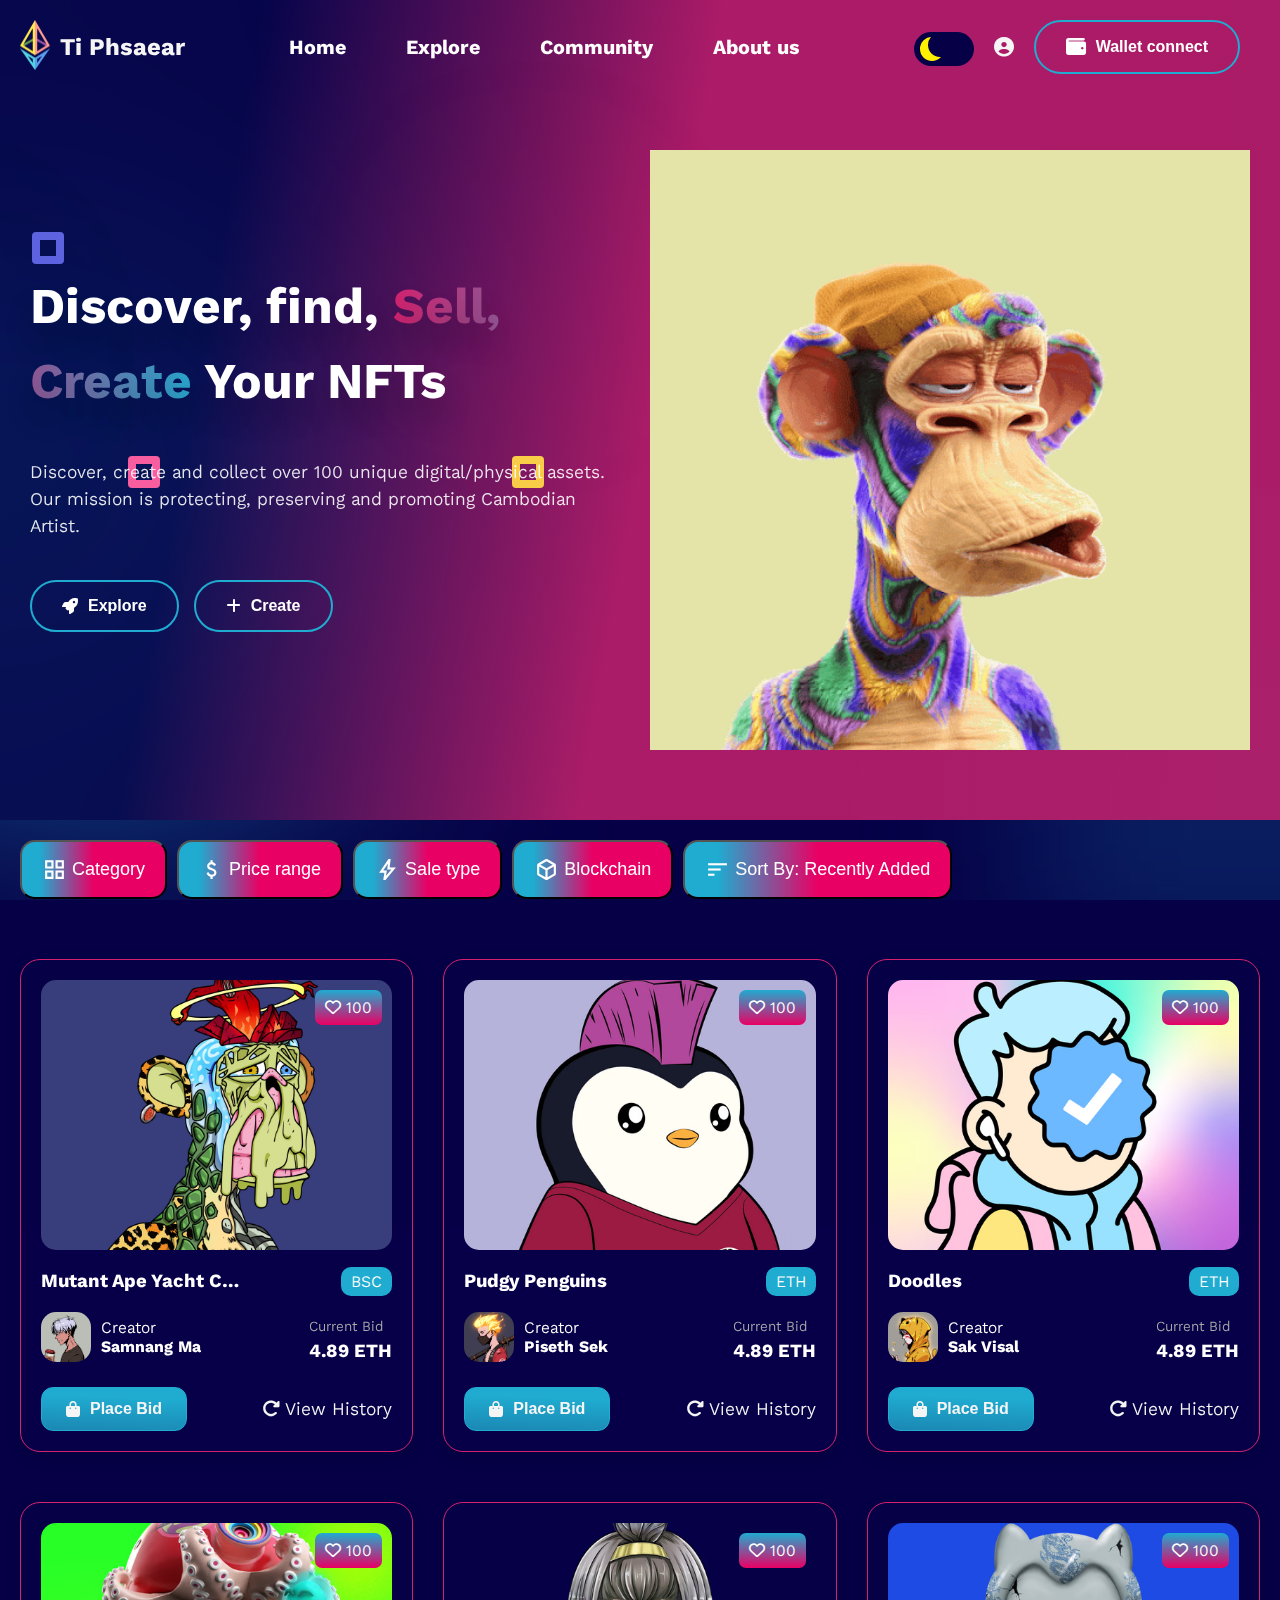
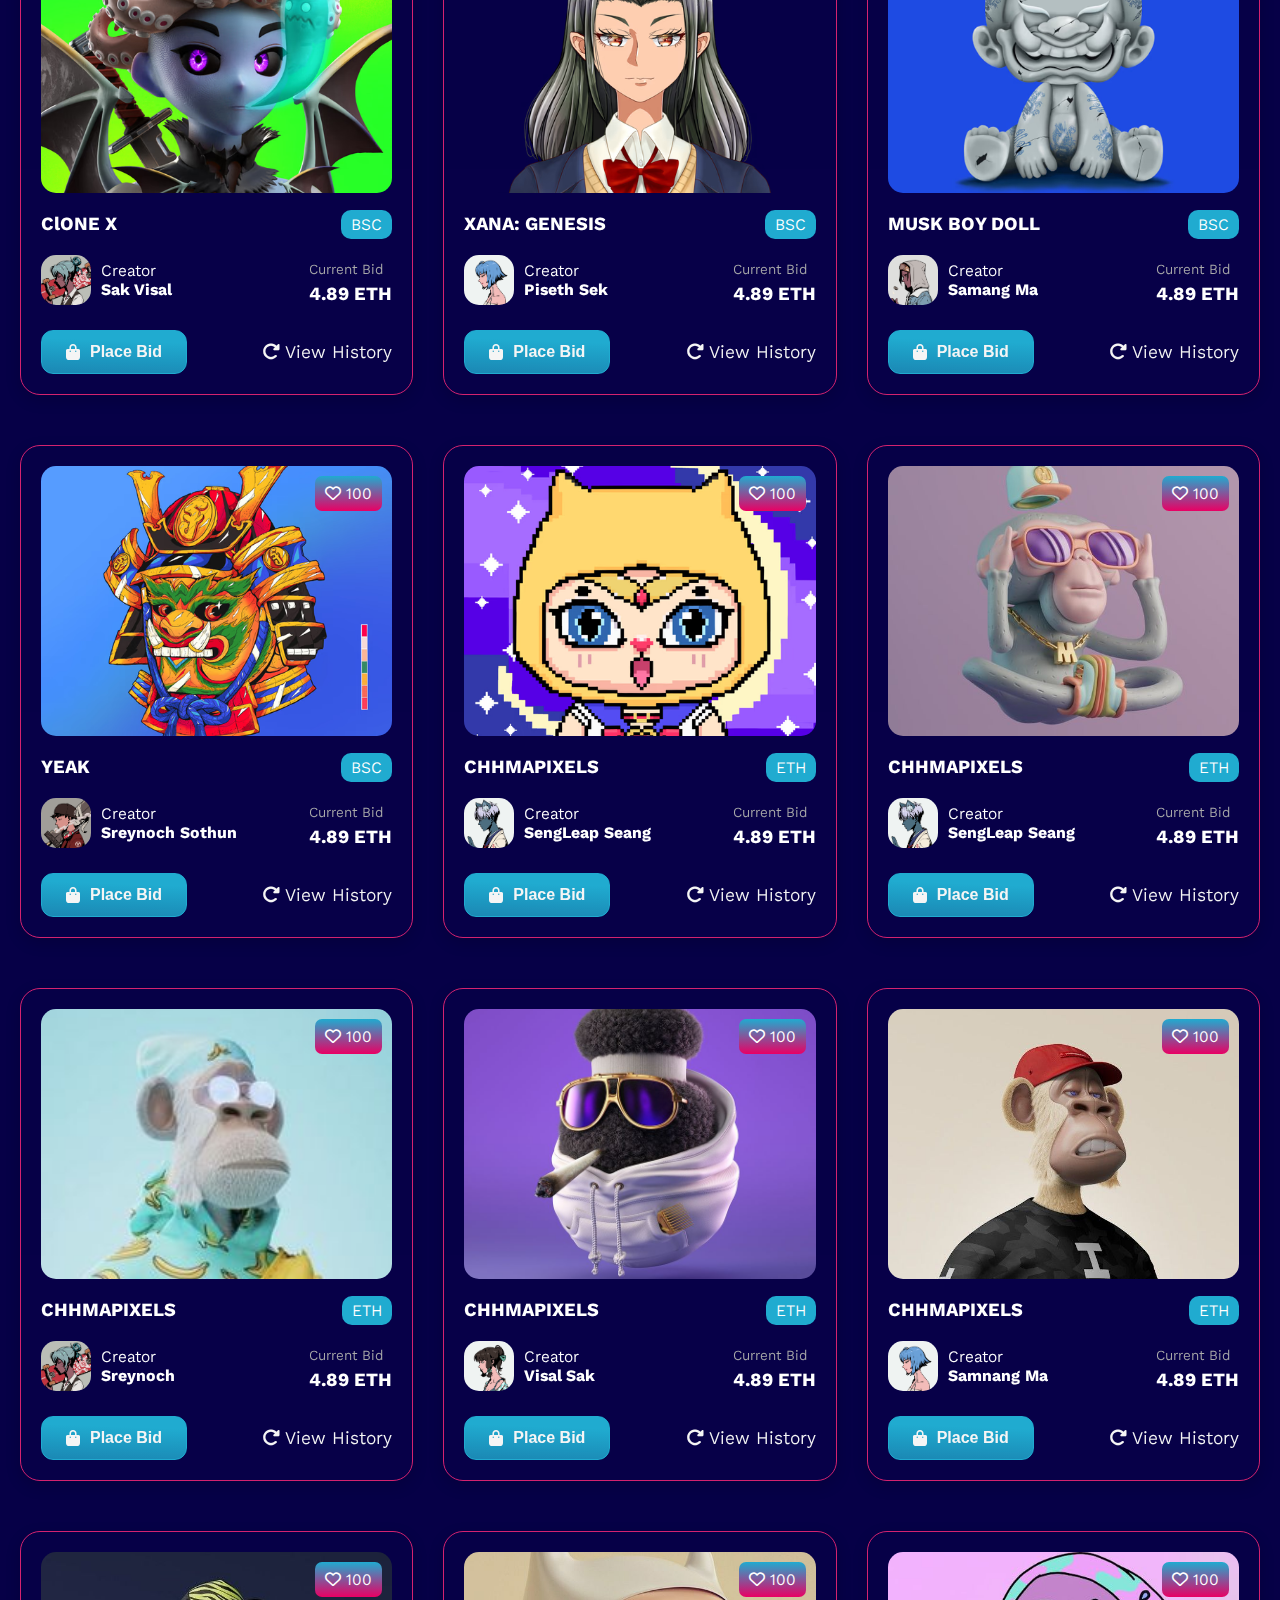
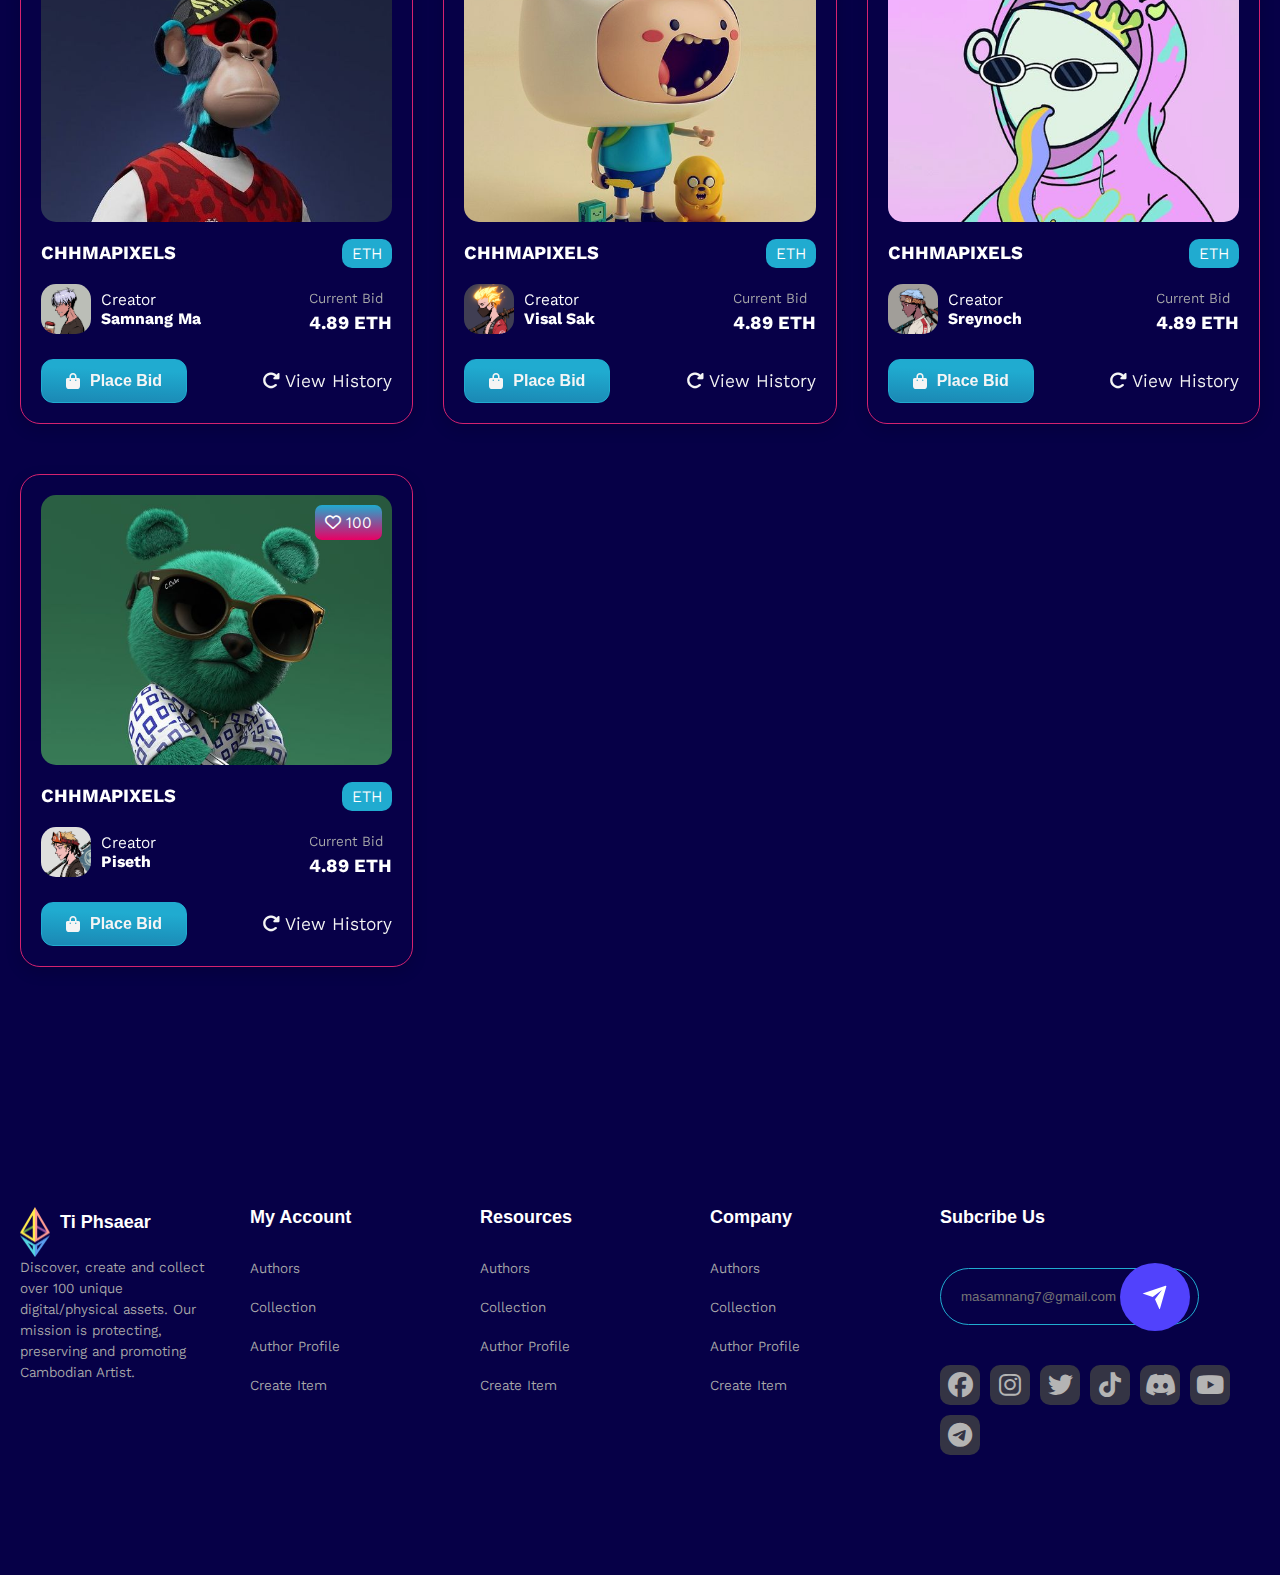
==== explore.html @ 490cb9e7 "updateOnthe Login and homepage and explore page" ====
<!DOCTYPE html>
<html lang="en">
<head>
   <meta charset="UTF-8">
   <meta http-equiv="X-UA-Compatible" content="IE=edge">
   <meta name="viewport" content="width=device-width, initial-scale=1.0">
   <title>NFT Marketplace collection</title>
   <link rel="stylesheet" href="style.css">
   <link rel="stylesheet" href="https://cdnjs.cloudflare.com/ajax/libs/font-awesome/6.3.0/css/all.min.css">
   <!-- Google icon -->
   <link rel="stylesheet" href="https://fonts.googleapis.com/css2?family=Material+Symbols+Outlined:opsz,wght,FILL,GRAD@20..48,100..700,0..1,-50..200" />
<body>
   <!-- !background -->
   <div class="background" id="background">
      <div class="circle"></div>
   </div>

   <!-- !Popup Modal -->
   <div class="modal-bg"></div>
   <div class="modal">
      <form class="form">
         <div class="modal-close">
            <i class="fa-solid fa-xmark"></i>
         </div>
         <span class="form-title">You really like the project</span>
         <span class="sub mb">Register to get full access now :)</span>
         <input id="file" type="file">
         <input type="text" class="input" placeholder="username">
         <input type="email" class="input" placeholder="email">
         <input type="password" class="input" placeholder="password"> 
         <span  span class="sub">Already have an account ? <a href="#">Sign in</a></span>
         <button class="register-btn">Register</button>
      </form>
   </div>
   <!-- !Profile modal -->
   <div class="modal-bg"></div>
   <div class="profile-modal">
      <div class="p-modal">
         <div class="profile-left">
            <div class="feature-profile">
               <img class="p-modal-img" src="./images/avt-20.jpg" alt="">
            </div>
            <div class="info-profile">
               <p class="profile-title">Author Profile</p>
               <h1>Samnang Ma</h1>
               <p>Lorem ipsum dolor sit amet consectetur adipisicing elit. Consequatur tempore suscipit rerum similique maiores necessitatibus porro inventore magni culpa voluptatem?</p>
            </div>
         </div>
         <div class="profile-right">
            <button style="padding: 10px 20px; text-align: center; border: 2px solid #aaa; color: #fff; background: transparent; border-radius: 50px;">Follow</button>

            <div class="social-icon">
               <a href="#"><i class="fa-brands fa-facebook"></i></a>
               <a href="#"><i class="fa-brands fa-instagram"></i></a>
               <a href="#"><i class="fa-brands fa-twitter"></i></a>
            </div>
         </div>
      </div>
   </div>
   <!-- Header -->
   <header>
      <div class="navbar">
         <div class="logo">
            <a href="./index.html"><img src="./images/logo.png" alt=""></a>
            <a href="./index.html"><h2>Ti Phsaear</h2></a>
         </div>

         <ul class="nav-list">
            <li><a href="./index.html">Home</a></li>
            <li><a href="#">Explore</a></li>
            <li><a href="#">Community</a></li>
            <li><a href="#">About us</a></li>
         </ul>

         <div class="nav-right">
            <div class="theme-mode">
               <label class="switch">
                  <input type="checkbox" id="mode">
                  <span class="toggle-slide"></span>
              </label>
            </div>

            <!-- <i class="fa-solid fa-magnifying-glass"></i> -->
            <a href="./login.html"><i class="fa-solid fa-circle-user fa-3x"></i></a>
            <button onclick="window.location.href = 'wallet connect/walletconnect.html';" class="btn"><i class="fa-solid fa-wallet"></i><span>Wallet connect</span></button>
            
            <div class="mobile-btn">
               <div class="bar"></div>
            </div>
         </div>
      </div>
   </header>
   <!-- Main-header -->
   <div class="main-bg">
      <div class="main-header">
         <div class="header-content">
            <h2>Discover, find, <span>Sell, Create </span> Your NFTs</h2>
            <p>Discover, create and collect over 100 unique digital/physical assets. Our mission is protecting, preserving and promoting Cambodian Artist.</p>
            <div class="cta">
               <button class="btn header-btn"><i class="fa-solid fa-rocket"></i>Explore</button>
               <button class="btn header-btn"><i class="fa-solid fa-plus"></i>Create</button>
            </div>
         </div>
         <div class="header-image">
            <!-- <img class="slider-img" src="./images/imgslider2.png" alt=""> -->
            <img class="slider-img" src="./images/unnamed.gif" alt="">
           
            
         </div>

         <div class="floating-bg" style="width: 100%; height: 60vh; position: absolute; top: 200px; z-index: -1; right: 0;">
            <div class="floating square purple" style="top: 2rem; left: 2rem;"></div>
            <div class="floating square pink" style="top: 4rem; right: 24rem;"></div>
            <div class="floating square orange" style="top: 16rem; left: 32rem;"></div>
            <div class="floating square purple" style="bottom: 4rem; right: 2rem;"></div>
            <div class="floating square pink" style="top: 16rem; left: 8rem;"></div>
            <div class="floating square pink" style="top: 4rem; right: 24rem;"></div>
            <div class="floating circle purple" style="top: 12rem; right: 2rem;"></div>
            <div class="floating circle orange" style="top: 8rem; right: 8rem;"></div>
            <div class="floating circle purple" style="top: 8rem; right: 40rem;"></div>
            <div class="floating circle orange" style="top: 4rem; left: 32rem;"></div>
          </div>
      </div>
   </div>

   <div class="container">
      <!-- <h2 class="title" style="display: flex; justify-content: space-between; align-items: center;">Today's Picks
        
      </h2> -->

      <section class="section-3">
         <div class="menu-bar">
            <div class="soft">
               <button class="outline-btn">
                  <span class="material-symbols-outlined">grid_view</span>Category
               </button>
               <button class="outline-btn">
                  <span class="material-symbols-outlined">
                     attach_money
                  </span>Price range
               </button>
               <button class="outline-btn">
                  <span class="material-symbols-outlined">
                     bolt
                  </span>Sale type
               </button>
               <button class="outline-btn">
                  <span class="material-symbols-outlined">
                     deployed_code
                  </span>Blockchain
               </button>
               <button class="outline-btn">
                  <span class="material-symbols-outlined">
                     sort
                  </span>Sort By: Recently Added
               </button>
            </div>
         </div>
      </section>

      <!-- Hero 3 -->
      <div class="card-container">
         <div class="card">
            <div class="card-image" onclick="window.location='./detials/details.html'">
               <img src="./img/1-mk.jpg" alt="">
               <div class="heart-icon">
                  <i class="fa-regular fa-heart"></i>
                  100
               </div>
            </div>
            <div class="card-info">
               <div class="card-name">
                  <h3>Mutant Ape Yacht Club</h3>
                  <div class="tag">BSC</div>
               </div>
            </div>
            <div class="card-profile">
               <div class="profile">
                  <div class="p-image">
                     <img src="./img/8-img.jpg" alt="">
                  </div>
                  <div class="p-name">
                     <p>Creator</p>
                     <h4>Samnang Ma</h4>
                  </div>
               </div>
               <div class="price">
                  <p class="p">Current Bid</p>
                  <h3>4.89 ETH</h3>
               </div>
            </div>
            <div class="card-bottom">
               <button class="btn card-btn">
                  <i class="fa-solid fa-bag-shopping"></i>
                  Place Bid
               </button>
               <a href="#" class="history-reload"><i class="fa-solid fa-rotate-right"></i>View History</a>
            </div>
         </div>

         <div class="card">
            <div class="card-image" onclick="window.location='./detials/details.html'">
               <img src="./img/1-pg.jpg" alt="">
               <div class="heart-icon">
                        <i class="fa-regular fa-heart"></i>
                  100
               </div>
            </div>
            <div class="card-info">
               <div class="card-name">
                  <h3>Pudgy Penguins</h3>
                  <div class="tag">ETH</div>
               </div>
            </div>
            <div class="card-profile">
               <div class="profile">
                  <div class="p-image">
                     <img src="./img/7-img.jpg" alt="">
                  </div>
                  <div class="p-name">
                     <p>Creator</p>
                     <h4>Piseth Sek</h4>
                  </div>
               </div>
               <div class="price">
                  <p class="p">Current Bid</p>
                  <h3>4.89 ETH</h3>
               </div>
            </div>
            <div class="card-bottom">
               <button class="btn card-btn">
                  <i class="fa-solid fa-bag-shopping"></i>
                  Place Bid
               </button>
               <a href="#" class="history-reload"><i class="fa-solid fa-rotate-right"></i>View History</a>
            </div>
         </div>
         
         <div class="card">
            <div class="card-image" onclick="window.location='./detials/details.html'">
               <img src="./img/1-dd.jpg" alt="">
               <div class="heart-icon">
                        <i class="fa-regular fa-heart"></i>
                  100
               </div>
            </div>
            <div class="card-info">
               <div class="card-name">
                  <h3>Doodles</h3>
                  <div class="tag">ETH</div>
               </div>
            </div>
            <div class="card-profile">
               <div class="profile">
                  <div class="p-image">
                     <img src="./img/6-im.jpg" alt="">
                  </div>
                  <div class="p-name">
                     <p>Creator</p>
                     <h4>Sak Visal</h4>
                  </div>
               </div>
               <div class="price">
                  <p class="p">Current Bid</p>
                  <h3>4.89 ETH</h3>
               </div>
            </div>
            <div class="card-bottom">
               <button class="btn card-btn">
                  <i class="fa-solid fa-bag-shopping"></i>
                  Place Bid
               </button>
               <a href="#" class="history-reload"><i class="fa-solid fa-rotate-right"></i>View History</a>
            </div>
         </div>
         <div class="card">
            <div class="card-image" onclick="window.location='./detials/details.html'">
               <img src="./img/1-cx.jpg" alt="">
               <div class="heart-icon">
                        <i class="fa-regular fa-heart"></i>
                  100
               </div>
            </div>
            <div class="card-info">
               <div class="card-name">
                  <h3>ClONE X</h3>
                  <div class="tag">BSC</div>
               </div>
            </div>
            <div class="card-profile">
               <div class="profile">
                  <div class="p-image">
                     <img src="./img/5-img.jpg" alt="">
                  </div>
                  <div class="p-name">
                     <p>Creator</p>
                     <h4>Sak Visal</h4>
                  </div>
               </div>
               <div class="price">
                  <p class="p">Current Bid</p>
                  <h3>4.89 ETH</h3>
               </div>
            </div>
            <div class="card-bottom">
               <button class="btn card-btn">
                  <i class="fa-solid fa-bag-shopping"></i>
                  Place Bid
               </button>
               <a href="#" class="history-reload"><i class="fa-solid fa-rotate-right"></i>View History</a>
            </div>
         </div>
         <div class="card">
            <div class="card-image" onclick="window.location='./detials/details.html'">
               <img src="./img/1-gf.jpg" alt="">
               <div class="heart-icon">
                        <i class="fa-regular fa-heart"></i>
                  100
               </div>
            </div>
            <div class="card-info">
               <div class="card-name">
                  <h3>XANA: GENESIS</h3>
                  <div class="tag">BSC</div>
               </div>
            </div>
            <div class="card-profile">
               <div class="profile">
                  <div class="p-image">
                     <img src="./img/3-img.jpg" alt="">
                  </div>
                  <div class="p-name">
                     <p>Creator</p>
                     <h4>Piseth Sek</h4>
                  </div>
               </div>
               <div class="price">
                  <p class="p">Current Bid</p>
                  <h3>4.89 ETH</h3>
               </div>
            </div>
            <div class="card-bottom">
               <button class="btn card-btn">
                  <i class="fa-solid fa-bag-shopping"></i>
                  Place Bid
               </button>
               <a href="#" class="history-reload"><i class="fa-solid fa-rotate-right"></i>View History</a>
            </div>
         </div>
         <div class="card">
            <div class="card-image" onclick="window.location='./detials/details.html'">
               <img src="./img/1-k1.jpg" alt="">
               <div class="heart-icon">
                        <i class="fa-regular fa-heart"></i>
                  100
               </div>
            </div>
            <div class="card-info">
               <div class="card-name">
                  <h3>MUSK BOY DOLL</h3>
                  <div class="tag">BSC</div>
               </div>
            </div>
            <div class="card-profile">
               <div class="profile">
                  <div class="p-image">
                     <img src="./img/1-img.png" alt="">
                  </div>
                  <div class="p-name">
                     <p>Creator</p>
                     <h4>Samang Ma</h4>
                  </div>
               </div>
               <div class="price">
                  <p class="p">Current Bid</p>
                  <h3>4.89 ETH</h3>
               </div>
            </div>
            <div class="card-bottom">
               <button class="btn card-btn">
                  <i class="fa-solid fa-bag-shopping"></i>
                  Place Bid
               </button>
               <a href="#" class="history-reload"><i class="fa-solid fa-rotate-right"></i>View History</a>
            </div>
         </div>
         <div class="card">
            <div class="card-image" onclick="window.location='./detials/details.html'">
               <img src="./img/1-yk.jpg" alt="">
               <div class="heart-icon">
                        <i class="fa-regular fa-heart"></i>
                  100
               </div>
            </div>
            <div class="card-info">
               <div class="card-name">
                  <h3>YEAK</h3>
                  <div class="tag">BSC</div>
               </div>
            </div>
            <div class="card-profile">
               <div class="profile">
                  <div class="p-image">
                     <img src="./img/4-img.jpg" alt="">
                  </div>
                  <div class="p-name">
                     <p>Creator</p>
                     <h4>Sreynoch Sothun</h4>
                  </div>
               </div>
               <div class="price">
                  <p class="p">Current Bid</p>
                  <h3>4.89 ETH</h3>
               </div>
            </div>
            <div class="card-bottom">
               <button class="btn card-btn">
                  <i class="fa-solid fa-bag-shopping"></i>
                  Place Bid
               </button>
               <a href="#" class="history-reload"><i class="fa-solid fa-rotate-right"></i>View History</a>
            </div>
         </div>
         <div class="card">
            <div class="card-image" onclick="window.location='./detials/details.html'">
               <img src="./img/1.ch.jpg" alt="">
               <div class="heart-icon">
                        <i class="fa-regular fa-heart"></i>
                  100
               </div>
            </div>
            <div class="card-info">
               <div class="card-name">
                  <h3>CHHMAPIXELS</h3>
                  <div class="tag">ETH</div>
               </div>
            </div>
            <div class="card-profile">
               <div class="profile">
                  <div class="p-image">
                     <img src="./img/9-img.jpg" alt="">
                  </div>
                  <div class="p-name">
                     <p>Creator</p>
                     <h4>SengLeap Seang</h4>
                  </div>
               </div>
               <div class="price">
                  <p class="p">Current Bid</p>
                  <h3>4.89 ETH</h3>
               </div>
            </div>
            <div class="card-bottom">
               <button class="btn card-btn">
                  <i class="fa-solid fa-bag-shopping"></i>
                  Place Bid
               </button>
               <a href="#" class="history-reload"><i class="fa-solid fa-rotate-right"></i>View History</a>
            </div>
         </div>
         <div class="card">
            <div class="card-image" onclick="window.location='./detials/details.html'">
               <img src="./images/card-1.jpg" alt="">
               <div class="heart-icon">
                        <i class="fa-regular fa-heart"></i>
                  100
               </div>
            </div>
            <div class="card-info">
               <div class="card-name">
                  <h3>CHHMAPIXELS</h3>
                  <div class="tag">ETH</div>
               </div>
            </div>
            <div class="card-profile">
               <div class="profile">
                  <div class="p-image">
                     <img src="./img/9-img.jpg" alt="">
                  </div>
                  <div class="p-name">
                     <p>Creator</p>
                     <h4>SengLeap Seang</h4>
                  </div>
               </div>
               <div class="price">
                  <p class="p">Current Bid</p>
                  <h3>4.89 ETH</h3>
               </div>
            </div>
            <div class="card-bottom">
               <button class="btn card-btn">
                  <i class="fa-solid fa-bag-shopping"></i>
                  Place Bid
               </button>
               <a href="#" class="history-reload"><i class="fa-solid fa-rotate-right"></i>View History</a>
            </div>
         </div>
         <div class="card">
            <div class="card-image" onclick="window.location='./detials/details.html'">
               <img src="./images/card-8.jpg" alt="">
               <div class="heart-icon">
                        <i class="fa-regular fa-heart"></i>
                  100
               </div>
            </div>
            <div class="card-info">
               <div class="card-name">
                  <h3>CHHMAPIXELS</h3>
                  <div class="tag">ETH</div>
               </div>
            </div>
            <div class="card-profile">
               <div class="profile">
                  <div class="p-image">
                     <img src="./img/5-img.jpg" alt="">
                  </div>
                  <div class="p-name">
                     <p>Creator</p>
                     <h4>Sreynoch</h4>
                  </div>
               </div>
               <div class="price">
                  <p class="p">Current Bid</p>
                  <h3>4.89 ETH</h3>
               </div>
            </div>
            <div class="card-bottom">
               <button class="btn card-btn">
                  <i class="fa-solid fa-bag-shopping"></i>
                  Place Bid
               </button>
               <a href="#" class="history-reload"><i class="fa-solid fa-rotate-right"></i>View History</a>
            </div>
         </div>
         <div class="card">
            <div class="card-image" onclick="window.location='./detials/details.html'">
               <img src="./images/card-3.jpg" alt="">
               <div class="heart-icon">
                        <i class="fa-regular fa-heart"></i>
                  100
               </div>
            </div>
            <div class="card-info">
               <div class="card-name">
                  <h3>CHHMAPIXELS</h3>
                  <div class="tag">ETH</div>
               </div>
            </div>
            <div class="card-profile">
               <div class="profile">
                  <div class="p-image">
                     <img src="./img/10-img.jpg" alt="">
                  </div>
                  <div class="p-name">
                     <p>Creator</p>
                     <h4>Visal Sak</h4>
                  </div>
               </div>
               <div class="price">
                  <p class="p">Current Bid</p>
                  <h3>4.89 ETH</h3>
               </div>
            </div>
            <div class="card-bottom">
               <button class="btn card-btn">
                  <i class="fa-solid fa-bag-shopping"></i>
                  Place Bid
               </button>
               <a href="#" class="history-reload"><i class="fa-solid fa-rotate-right"></i>View History</a>
            </div>
         </div>
         <div class="card">
            <div class="card-image" onclick="window.location='./detials/details.html'">
               <img src="./images/card-14.jpg" alt="">
               <div class="heart-icon">
                        <i class="fa-regular fa-heart"></i>
                  100
               </div>
            </div>
            <div class="card-info">
               <div class="card-name">
                  <h3>CHHMAPIXELS</h3>
                  <div class="tag">ETH</div>
               </div>
            </div>
            <div class="card-profile">
               <div class="profile">
                  <div class="p-image">
                     <img src="./img/3-img.jpg" alt="">
                  </div>
                  <div class="p-name">
                     <p>Creator</p>
                     <h4>Samnang Ma</h4>
                  </div>
               </div>
               <div class="price">
                  <p class="p">Current Bid</p>
                  <h3>4.89 ETH</h3>
               </div>
            </div>
            <div class="card-bottom">
               <button class="btn card-btn">
                  <i class="fa-solid fa-bag-shopping"></i>
                  Place Bid
               </button>
               <a href="#" class="history-reload"><i class="fa-solid fa-rotate-right"></i>View History</a>
            </div>
         </div>
         <div class="card">
            <div class="card-image" onclick="window.location='./detials/details.html'">
               <img src="./images/card-12.jpg" alt="">
               <div class="heart-icon">
                        <i class="fa-regular fa-heart"></i>
                  100
               </div>
            </div>
            <div class="card-info">
               <div class="card-name">
                  <h3>CHHMAPIXELS</h3>
                  <div class="tag">ETH</div>
               </div>
            </div>
            <div class="card-profile">
               <div class="profile">
                  <div class="p-image">
                     <img src="./img/8-img.jpg" alt="">
                  </div>
                  <div class="p-name">
                     <p>Creator</p>
                     <h4>Samnang Ma</h4>
                  </div>
               </div>
               <div class="price">
                  <p class="p">Current Bid</p>
                  <h3>4.89 ETH</h3>
               </div>
            </div>
            <div class="card-bottom">
               <button class="btn card-btn">
                  <i class="fa-solid fa-bag-shopping"></i>
                  Place Bid
               </button>
               <a href="#" class="history-reload"><i class="fa-solid fa-rotate-right"></i>View History</a>
            </div>
         </div>
         <div class="card">
            <div class="card-image" onclick="window.location='./detials/details.html'">
               <img src="./images/card-4.jpg" alt="">
               <div class="heart-icon">
                        <i class="fa-regular fa-heart"></i>
                  100
               </div>
            </div>
            <div class="card-info">
               <div class="card-name">
                  <h3>CHHMAPIXELS</h3>
                  <div class="tag">ETH</div>
               </div>
            </div>
            <div class="card-profile">
               <div class="profile">
                  <div class="p-image">
                     <img src="./img/7-img.jpg" alt="">
                  </div>
                  <div class="p-name">
                     <p>Creator</p>
                     <h4>Visal Sak</h4>
                  </div>
               </div>
               <div class="price">
                  <p class="p">Current Bid</p>
                  <h3>4.89 ETH</h3>
               </div>
            </div>
            <div class="card-bottom">
               <button class="btn card-btn">
                  <i class="fa-solid fa-bag-shopping"></i>
                  Place Bid
               </button>
               <a href="#" class="history-reload"><i class="fa-solid fa-rotate-right"></i>View History</a>
            </div>
         </div>
         <div class="card">
            <div class="card-image" onclick="window.location='./detials/details.html'">
               <img src="./images/card-19.jpg" alt="">
               <div class="heart-icon">
                        <i class="fa-regular fa-heart"></i>
                  100
               </div>
            </div>
            <div class="card-info">
               <div class="card-name">
                  <h3>CHHMAPIXELS</h3>
                  <div class="tag">ETH</div>
               </div>
            </div>
            <div class="card-profile">
               <div class="profile">
                  <div class="p-image">
                     <img src="./img/11-img.jpg" alt="">
                  </div>
                  <div class="p-name">
                     <p>Creator</p>
                     <h4>Sreynoch </h4>
                  </div>
               </div>
               <div class="price">
                  <p class="p">Current Bid</p>
                  <h3>4.89 ETH</h3>
               </div>
            </div>
            <div class="card-bottom">
               <button class="btn card-btn">
                  <i class="fa-solid fa-bag-shopping"></i>
                  Place Bid
               </button>
               <a href="#" class="history-reload"><i class="fa-solid fa-rotate-right"></i>View History</a>
            </div>
         </div>
         <div class="card">
            <div class="card-image" onclick="window.location='./detials/details.html'">
               <img src="./images/card-6.jpg" alt="">
               <div class="heart-icon">
                        <i class="fa-regular fa-heart"></i>
                  100
               </div>
            </div>
            <div class="card-info">
               <div class="card-name">
                  <h3>CHHMAPIXELS</h3>
                  <div class="tag">ETH</div>
               </div>
            </div>
            <div class="card-profile">
               <div class="profile">
                  <div class="p-image">
                     <img src="./img/12-img.jpg" alt="">
                  </div>
                  <div class="p-name">
                     <p>Creator</p>
                     <h4>Piseth</h4>
                  </div>
               </div>
               <div class="price">
                  <p class="p">Current Bid</p>
                  <h3>4.89 ETH</h3>
               </div>
            </div>
            <div class="card-bottom">
               <button class="btn card-btn">
                  <i class="fa-solid fa-bag-shopping"></i>
                  Place Bid
               </button>
               <a href="#" class="history-reload"><i class="fa-solid fa-rotate-right"></i>View History</a>
            </div>
         </div>
      </div>
      </div>

 
   <!-- Footer -->
   <footer class="footer-container">
      <div class="footer-wrapper">
         <div class="footer-box footer-logo">
            <div class="logo">
               <img src="./images/logo.png" alt="">
               <h2>Ti Phsaear</h2>
            </div>
            <p>Discover, create and collect over 100 unique digital/physical assets. Our mission is protecting, preserving and promoting Cambodian Artist.</p>
         </div>
         <ul class="footer-box">
            <h2>My Account</h2>
            <li><a href="#">Authors</a></li>
            <li><a href="#">Collection</a></li>
            <li><a href="#">Author Profile</a></li>
            <li><a href="#">Create Item</a></li>
         </ul>
         <ul class="footer-box">
            <h2>Resources</h2>
            <li><a href="#">Authors</a></li>
            <li><a href="#">Collection</a></li>
            <li><a href="#">Author Profile</a></li>
            <li><a href="#">Create Item</a></li>
         </ul>
         <ul class="footer-box">
            <h2>Company</h2>
            <li><a href="#">Authors</a></li>
            <li><a href="#">Collection</a></li>
            <li><a href="#">Author Profile</a></li>
            <li><a href="#">Create Item</a></li>
         </ul>
         <div class="footer-box">
            <h2>Subcribe Us</h2>
            <div class="input-box">
               <input type="email" placeholder="masamnang7@gmail.com">
               <!-- <div class="send-icon">
                  <i class="fa-solid fa-arrow-right"></i>
               </div> -->
               <button>
                  <div class="svg-wrapper-1">
                    <div class="svg-wrapper">
                      <svg height="28" width="30" viewBox="0 0 24 24" xmlns="http://www.w3.org/2000/svg">
                        <path d="M0 0h24v24H0z" fill="none"></path>
                        <path d="M1.946 9.315c-.522-.174-.527-.455.01-.634l19.087-6.362c.529-.176.832.12.684.638l-5.454 19.086c-.15.529-.455.547-.679.045L12 14l6-8-8 6-8.054-2.685z" fill="currentColor"></path>
                      </svg>
                    </div>
                  </div>
               </button>
            </div>
            <div class="social-media">
               <a target="#" href="#"><i class="fa-brands fa-facebook"></i></a>
               <a href="#"><i class="fa-brands fa-instagram"></i></a>
               <a href="#"><i class="fa-brands fa-twitter"></i></a>
               <a href="#"><i class="fa-brands fa-tiktok"></i></a>
               <a href="#"><i class="fa-brands fa-discord"></i></a>
               <a href="#"><i class="fa-brands fa-youtube"></i></a>
               <a href="#"><i class="fa-brands fa-telegram"></i></a>
            </div>
         </div>
      </div>
   </footer>

   <script src="main.js"></script>
</body>
</html>
---- style.css ----
@import url('https://fonts.googleapis.com/css2?family=Kantumruy+Pro:wght@100;300;400;500;600;700&family=Noto+Serif+Khmer:wght@500;700;800;900&display=swap');
*::after, *::before, *{
   padding: 0;
   margin: 0;
   box-sizing: border-box;
   scroll-behavior: smooth;
}

:root {
   --primary-color: #343444;
   --primary-color2: #fff;
   --primary-color3:#20ABD0;
   --primary-color4: #EBEBEB;
   --primary-color5: #030303;
   --primary-color6: #ffffff;
   --primary-color7: #353542;
   --bg-section: #060047;
   --bg-section2: #14141F;
   --primary-color8: rgba(255, 255, 255, 0.9);;
   --primary-color9: #fff;

   --card-color: #353542;

   --normal-btn-hover-bg: #fff;
   --normal-btn-hover:  #20ABD0;
   --normal-btn: #fff;
   --outline-btn: transparent;
   --outline-btn-border: #fff;
   --outline-btn-hover: transparent;

   --main-header-btn: #20ABD0;
   /* --main-header: transparent; */
   --main-header: linear-gradient(280.11deg, rgba(212, 34, 111, 0.8) 49.16%, rgba(6, 0, 71, 0.8) 81.5%);

   --header-bg-sticky:#060047;
   
   --soft-bg: transparent;
}

.light-mode {
   --primary-color: #ff5f5;
   --primary-color2: #000;
   --bg-section: #F5F5F5;
   --primary-color4: #000;
   --primary-color5: #f5f5f5;
   --primary-color6: #000000;
   --primary-color7: #aaa;
   --primary-color9: #fff;

   --card-color: #f5f5f5;

   --normal-btn-hover-bg: #20ABD0;
   --normal-btn-hover: #fff;
   --normal-btn: #20ABD0;
   --outline-btn: #363636;
   --outline-btn-border: #363636;
   --outline-btn-hover: #20ABD0;

   --main-header-btn: #fff;
    --main-header: #20ABD0; 
   /* --main-header: linear-gradient(45deg, #2e277d, #6e18a7); */
   --header-bg-sticky: #20ABD0;
   --header-bg: linear-gradient(45deg, #2e277d, #6e18a7);
   --soft-bg: #838383; 
}

body {
   width: 100%;
   height: auto;
   background: var(--bg-section);
   font-family: 'Kantumruy Pro', sans-serif;
   color: var(--primary-color2);
}

body::-webkit-scrollbar {
   width: 1em;
}
  
body::-webkit-scrollbar-track {
   box-shadow: inset 0 0 6px #060047;
}
  
body::-webkit-scrollbar-thumb {
   background-color: #262626;
   outline: 1px solid #111; 
}

a {
   /* color: var(--primary-color2); */
   color: whitesmoke;
   text-decoration: none;
}

img {
   width: 100%;
   object-fit: cover;
}

ul {
   list-style: none;
}

/* !Background */

.background {
   position: fixed;
   top: 0;
   background-attachment: fixed;
   width: 100%;
   height: 100vh;
   margin: 0 auto;
   overflow-y: auto;
   overflow-x: hidden;
   background-color: #060047;
   z-index: -1;
}
.circle {
   position: absolute;
   width: 400px;
   height: 500px;
   left: -100px;
   bottom: 20%; 
   filter: blur(150px);
   background-color: #20ABD0;
}
.background::before {
   content: "";
   position: absolute;
   width: 123px;
   height: 123px;
   left: 60%;
   top: 138px; 
   filter: blur(100px);
   background-color: #fc37ff66;
}
.background::after {
   content: "";
   position: absolute;
   width: 423px;
   height: 423px;
   left: 80%;
   top: 550px;
   background-color: #18b3de2b;
   filter: blur(80px);
}

/* !Switch (light mode / dark mode) */

.theme-mode {
   position: relative;
   right: 0;
   width: 70px;
   height: 30px;
}

.switch {
   position: absolute;
   right: 0;
   font-size: 17px;
   display: inline-block;
   width: 3.5em;
   height: 2em;
}
 
.switch input {
   opacity: 0;
   width: 0;
   height: 0;
}
 
/* The slider */
.toggle-slide {
   --background:#060047;
   position: absolute;
   cursor: pointer;
   top: 0;
   left: 0;
   right: 0;
   bottom: 0;
   background-color: var(--background);
   border-radius: 30px;
}
 
.toggle-slide:before {
   position: absolute;
   content: "";
   height: 1.4em;
   width: 1.4em;
   border-radius: 50%;
   left: 10%;
   bottom: 15%;
   box-shadow: inset 8px -4px 0px 0px #fff000;
   background: var(--background);
}
 
input:checked + .toggle-slide {
   background-color: #fff;
}
 
input:checked + .toggle-slide:before {
   transform: translateX(100%);
   box-shadow: inset 15px -4px 0px 15px #fff000;
}

/* !Modal */

.modal-bg {
   position: fixed;
   top: 0;
   z-index: 100;
   width: 100%;
   height: 100vh;
   background: #0000007f;
   opacity: 0;
   pointer-events: none;
}

.modal-bg-active {
   opacity: 1;
   pointer-events: auto;
}

.modal {
   position: fixed;
   top: 50%;
   left: 50%;
   z-index: 1000;
   transform: translate(-50%, -50%);
   visibility: hidden;
}

.modal-active {
   visibility: visible;
}

.modal-close {
   position: absolute;
   right: 10px;
   top: 10px;
   cursor: pointer;
   background: #14141F;
   width: 30px;
   height: 30px;
   display: flex;
   align-items: center;
   justify-content: center;
   border-radius: 50%;
   transition: .25s;
   color: #fff;
}

.modal-close:hover {
   background: #5142FC;
}

.modal-close i {
   font-size: 20px;
}

.form {
   position: relative;
   display: flex;
   flex-direction: column;
   gap: 30px;
   padding: 60px 30px 30px;
   box-shadow: rgba(0, 0, 0, 0.4) 0px 30px 90px;
   background-color: #060047;
   border: 2px solid #20ABD0;
   border-radius: 20px;
   transform: translateY(-200px);
   opacity: 0;
   pointer-events: none;
   transition: .4s;
}

.form-active {
   transform: translateY(0px);
   opacity: 1;
   pointer-events: auto;
}

 
.form-title {
   color: #fff;
   font-weight: bold;
   text-align: center;
   font-size: 20px;
}
 
.sub {
   text-align: center;
   color: #7A798A;
   font-size: 14px;
   width: 100%;
}
 
.sub.mb {
   margin-bottom: 1px;
}
 
.sub a {
   color: blue;
   font-weight: bold;
}
 
.avatar {
   height: 50px;
   width: 50px;
   background: #5142FC;
   border-radius: 50%;
   padding: 6px;
   cursor: pointer;
   box-shadow: 12.5px 12.5px 10px rgba(0, 0, 0, 0.015),100px 100px 80px rgba(0, 0, 0, 0.03);
}
 
.form .input {
   border: none;
   outline: none;
   width: 400px;
   padding: 16px 10px;
   background: transparent;
   border: 1px solid #7A798A;
   color: #fff;
   border-radius: 10px;
   box-shadow: 12.5px 12.5px 10px rgba(0, 0, 0, 0.015),100px 100px 80px rgba(0, 0, 0, 0.03);
}

.register-btn {
   text-align: center;
   font-weight: bold;
   font-size: 20px;
   background: #20ABD0;
   color: #fff;
   padding: 10px;
   outline: none;
   border: 2px solid #5142FC;
   border-radius: 50px;
   cursor: pointer;
   transition: .3s ease-in-out;
}

.register-btn:hover {
   background: transparent;
   border: 2px solid #20ABD0;
}
 
.input:focus {
   border: 1px solid rgb(23, 111, 211);
 }
 
#file {
   display: none;
}

/* !Modal profile */

.profile-modal {
   position: fixed;
   top: 50%;
   left: 50%;
   z-index: 1000;
   transform: translate(-50%, -50%);
   opacity: 0;
   pointer-events: none;
   transition: .3s;
}

.profile-modal-active {
   opacity: 1;
   pointer-events: auto;
}

.p-modal {
   padding: 50px 30px;
   background: url(./images/header-background\ \(2\).jpg);
   border-radius: 20px;
   display: flex;
   align-items: center;
   justify-content: space-between;
   gap: 10px;
}

.profile-left {
   display: flex;
   align-items: center;
}

.feature-profile {
   width: 300px;
   height: 100px;
   border-radius: 20px;
   margin: 20px;
   overflow: hidden;
}

.feature-profile img {
   width: 100%;
   height: 100%;
}

.info-profile {
   font-size: 14px;
}

.info-profile h1 {
   margin: 5px 0;
}

.info-profile .profile-title {
   color: #fff;
   font-size: 18px;
}

.info-profile p {
   color: #aaa;
}

.social-icon {
   margin-top: 20px;
   display: flex;
   align-items: center;
   gap: 10px;
}

.social-icon i {
   font-size: 20px;
}

/* Header */

.navbar, .main-header, .container, .footer-wrapper {
   padding: 20px 20px;
   margin: 0 auto;
   max-width: 1500px;
   height: auto;
}

header {
   position: relative;
   width: 100%;
   top: 0;
   right: 0;
   z-index: 1001;
   position: fixed;

}

header.sticky {
   top: 0;
   left: 0;
   z-index: 1001;
   background: var(--header-bg-sticky);
   box-shadow: rgba(14, 30, 37, 0.12) 0px 2px 4px 0px, rgba(14, 30, 37, 0.32) 0px 2px 16px 0px;
}

.navbar {
   background: transparent;
   display: flex;
   align-items: center;
   justify-content: space-between;
}

.logo {
   display: flex;
   align-items: center;
   color: #fff;
   cursor: pointer;
}

.logo img {
   margin-right: 10px;
   width: 30px;
}

.nav-list {
   display: flex;
   align-items: center;
}

.nav-list li {
   margin: 0 30px;
}

.nav-list a {
   padding: 30px 0;
   font-size: 20px;
   font-weight: bold;
   display: inline;
   color: #fff;
   transition: .2s ease-in
}

.nav-list a:hover {
   color: #5142FC;
}

.nav-right {
   position: relative;
   display: flex;
   align-items: center;
   gap: 20px;
}

.nav-right i {
   font-size: 20px;
}

.nav-right .btn {
   border: 2px solid var(--main-header-btn);
   color: #fff;
}

.fa-magnifying-glass {
   color: #fff;
}

.cta button {
   border: 2px solid var(--main-header-btn);
   color: #fff;
}

.btn {
   padding: 15px 30px;
   border: 1px solid  #20ABD0;
   font-weight: bold;
   font-size: 16px;
   display: flex;
   align-items: center;
   text-align: center;
   background: transparent;
   /* color: var(--normal-btn); */
   color: whitesmoke;
   border-radius: 30px;
   cursor: pointer;
   transition: .3s ease-in-out;
}

.btn:hover {
   background: var(--normal-btn-hover-bg);
   color: var(--normal-btn-hover);
   border: 1px solid var(--normal-btn-hover-bg);
}

.btn i {
   margin-right: 10px;
}
/* Main header */
.main-bg {
   position: relative;
   width: 100%;
   height: 60vh;
   height: auto;
   /* background: url(./images/header-background.jpg) no-repeat center center/cover; */
   background: var(--main-header);
   /* background: linear-gradient(280.11deg, rgba(212, 34, 111, 0.8) 49.16%, rgba(6, 0, 71, 0.8) 81.5%); */
   backdrop-filter: blur(155px);
}

/* .main-bg::before {
   position: absolute;
   content: '';
   width: 100%;
   height: 100%;
   left: 0;
   top: 0;
   background: linear-gradient(to right, #000000c1, #000814e1);
} */

.main-header {
   position: relative;
   z-index: 1;
   padding-top: 100px;
   width: 100%;
   display: flex;
   align-items: center;
   justify-content: space-around;
}

.header-content {
   width: 600px;
   padding: 20px 0;
   line-height: 1.5;
   font-family: 'Kantumruy Pro', sans-serif;
}

.header-content h2 {
   color: #fff;
   font-size: 50px;
   text-shadow: rgba(0, 0, 0, 0.2) 0px 20px 30px;;
}

.header-content span {
   color: #20ABD0;
   -webkit-text-fill-color: transparent;
   background-image: linear-gradient(to left, var(--primary-color3), #D4226F);
   -webkit-background-clip: text;

}

.header-content p {
   color: var(--primary-color8);
   margin: 40px 0;
   font-size: 18px;
}

.cta {
   display: flex;
   align-items: center;
   gap: 15px;
}

.header-image {
   width: 600px;
   height: 700px;
}

.header-image img {
   width: 100%;
   height: 100%;
   object-fit: contain;
}

.floating {
   animation-duration: 3s;
   animation-iteration-count: infinite;
   animation-timing-function: ease-in-out;
   border: 0.5rem solid #F5F5F5;
   height: 2rem;
   width: 2rem;
   position: absolute;
}
 
.floating.circle {
   animation-name: floating-circle;
   border-radius: 50%;
}
 
.floating.square {
   animation-name: floating-square;
   border-radius: .25rem;
}
 
.orange {
   border-color: #facd49;
}
 
.pink {
   border-color: #f85e9f;
}
 
.purple {
   border-color: #5F64E1;
}
 
@keyframes floating-circle {
   from {
     transform: translate(0, 8px) scale(1,1.1);
   }
   65% {
     transform: translate(0, 0px) scale(1.1,1);
   }
   to {
     transform: translate(0, 8px) scale(1,1.1);
   }
}
 
@keyframes floating-square {
   from {
     transform: translate(0, 0px) rotate(-45deg);
   }
   65% {
     transform: translate(0, 8px) rotate(-55deg);
   }
   to {
     transform: translate(0, -0px) rotate(-45deg);
   }
}
 

/* Title */
.title {
   width: 100%;
   margin-top: 60px;
   margin-bottom: 40px;
   font-size: 35px;
}

/* Hero 1 */
.card-container {
   width: 100%;
   display: grid;
   /* grid-template-columns: repeat(4, 1fr); */
   grid-template-columns:  repeat(auto-fit, minmax(310px, 1fr) );
   gap: 30px;
   row-gap: 50px;
   padding-bottom: 50px;
}

.card {
   padding: 20px;
   /* background: rgba(8, 4, 50, 0.7); */
   /* border: 1px solid whitesmoke; */
   border: 1px solid #D4226F;
   backdrop-filter: blur(150px);
   border-radius: 20px;
   box-shadow: rgba(0, 0, 0, 0.15) 0px 5px 15px 0px;
   transition: all .4s;
}

.card:hover {
   transform: translateY(-8px);
}

.card:hover .bid {
   visibility: visible;
   transform: translateY(0px);
   opacity: 1;
}

.card:hover .card-image img {
   transform: scale(1.05);
}

.card-image {
   position: relative;
   border-radius: 15px;
   overflow: hidden;
   height: 260px;
}

.heart-icon {
   position: absolute;
   top: 10px;
   right: 10px;
   padding: 8px 10px;
   background:  linear-gradient(180deg, #20ABD0 0%, #E90064 100%);
   border-radius: 7px;
   cursor: pointer;
   color: #fff;
   backdrop-filter: blur(5px);
}

.bid {
   position: absolute;
   width: 100%;
   height: 100%;
   display: flex;
   align-items: center;
   justify-content: center;
   left: 0;
   top: 0;
   opacity: 0;
   transform: translateY(20px);
   transition: all .2s ease-out;
   visibility: hidden;
   cursor: pointer;
}

.place-bid {
   padding: 10px 20px;
   border-radius: 50px;
   background: #fff;
   color: #000;
   display: flex;
   align-items: center;
   justify-content: center;
   font-weight: bold;
   transition: .3s ease-in-out;
}

.place-bid:hover {
   color: #fff;
   background: #20ABD0;
}

.place-bid:hover i {
   color: #fff;
}

.place-bid i {
   font-size: 20px;
   margin-right: 10px;
   color: #20ABD0;
   transition: .3s ease-in-out;
}

.card-image {
   height: 270px;
}

.card-image img {
   width: 100%;
   height: 100%;
   object-fit: cover;
   transition: .4s ease-in-out;
}

.card-info {
   margin: 15px 0;
}

.card-name {
   display: flex;
   justify-content: space-between;
   align-items: center;
}

.card-name h3 {
   padding: 5px 0;
   width: 200px;
   white-space: nowrap;
   overflow: hidden;
   text-overflow: ellipsis;
}

.card-name h3:hover {
   color: var(--primary-color3);
   cursor: pointer;
}

.card-name h3, .profile h4 {
   transition: .3s ease-in-out;
}

.profile h4:hover {
   cursor: pointer;
   color: var(--primary-color3);
}


.tag {
   padding: 5px 10px;
   background: var(--primary-color3);
   border-radius: 10px;
   color: #fff;
}

.card-profile {
   display: flex;
   align-items: center;
   justify-content: space-between;
}

.profile {
   display: flex;
   align-items: center;
   gap: 10px;
   font-size: 16px;
}

.p {
   color: #aaa;
   margin: 5px 0;
   font-size: 14px;
}

.p-image {
   width: 50px;
   height: 50px;
   overflow: hidden;
   border-radius: 15px;

}

.p-image img {
   width: 100%;
   height: 100%;
   object-fit: cover;
}

/* Hero 2 */

.hero-2 {
   width: 100%;
   height: auto;
   padding-bottom: 20px;
}

.swipe-wrapper {
   display: grid;
   grid-template-columns: repeat(auto-fit, minmax(100px, 1fr));
   gap: 30px;
}

.box {
   cursor: pointer;
   text-align: center;
   padding: 10px;
   border-radius: 20px;
   transition: all .25s;
}

.box:hover {
   /* background: rgba(8, 4, 50, 0.7); */
   border: 1px solid #D4226F;
   border-radius: 10px;;
   box-shadow: rgba(0, 0, 0, 0.24) 0px 3px 8px;
}

.box:hover h2 {
   color: #20ABD0;
}

.box:hover .verify {
   transform: scale(1.2);
}

.box-image {
   position: relative;
}

.profile-image {
   border-radius: 30px;
}

.verify {
   position: absolute;
   right: -5px;
   bottom: 0;
   width: 30px;
   transition: .25s;
}

.box h2 {
   margin-top: 10px;
   margin-bottom: 5px;
   font-size: 16px;
}

.box p {
   color: #aaa;
}

/* Hero 3 */
.title a {
   position: relative;
   font-size: 16px;
   text-transform: uppercase;
   padding-bottom: 5px;
   transition: .3s ease;
}

.title a:hover {
   color: #20ABD0;
}

.title a::before {
   position: absolute;
   content: '';
   width: 100%;
   height: 2px;
   background: linear-gradient(to right, #00ffe588, #bb00ffc4, #ff00dd8b);
   left: 0;
   bottom: 0;
}

/* Section 3 */
.section-3 {
   width: 100%;
}

.menu-bar {
   width: 100%;
   display: flex;
   justify-content: space-between;
   align-items: center;
   padding-bottom: 60px;
}

.soft {
   width: 100%;
   position: relative;
   display: flex;
   flex-wrap: wrap;
   align-items: center;
   gap: 10px;
}

.outline-btn {
   padding: 15px 20px;
   text-align: center;
   font-size: 18px;
   color: #fff;
   background:  linear-gradient(90deg, #20ABD0 12.5%, #E90064 50%);
   border-radius: 15px;;
   display: flex;
   align-items: center;
   cursor: pointer;
   transition: .25s;
}

.outline-btn span {
   font-size: 25px;
   margin-right: 5px;
}


.outline-btn:hover {
   border: 1px solid #20ABD0;
   background: var(--outline-btn-hover);
}

/* Hero 4 */

.card-btn {
   padding: 12px 24px;
   background: linear-gradient(182.07deg, #20ABD0 1.73%, #20ABD0 25.86%, rgba(32, 171, 208, 0.8) 98.26%);
   border: 1px solid #20ABD0;
   border-radius: 12px;
}

.card-bottom {
   margin-top: 25px;
   display: flex; 
   justify-content: space-between;
}

.card-bottom a {
   transition: .25s;
   font-size: 18px;
   display: flex;
   align-items: center;
   gap: 5px;
}


.card-bottom a:hover {
   color: #20ABD0;
}

/* Hero 4 */

.sc-swipper-wrapper {
   width: 100%;
   display: grid;
   grid-template-columns: repeat(auto-fit, minmax(330px, 1fr));
   gap: 30px;
   padding: 20px 0;
}

.sc-heart {
   color: #fff;
}

.sc-card {
   padding: 20px;
   /* background: rgba(8, 4, 50, 0.7); */
   border: 1px solid #D4226F;
  backdrop-filter: blur(150px);
/* Note: backdrop-filter has minimal browser support */
   border-radius: 20px;
   box-shadow: rgba(0, 0, 0, 0.15) 0px 5px 15px 0px;
   border-radius: 25px;
}

.sc-card:hover .card-image img {
   transform: scale(1.05);
   cursor: pointer;
}

.sc-card .card-profile {
   padding-bottom: 20px;
}

.sc-card .card-image {
   height: 350px;
}

/* Hero 5 */
.box-icon {
   width: 100%;
   height: auto;
   padding: 20px 0;
}

.box-wrapper {
   max-width: 1600px;
   margin: 0 auto;
   display: grid;
   grid-template-columns: repeat(auto-fit, minmax(310px, 1fr));
   gap: 20px;
}

.box-inner {
   border-radius: 20px;
   padding: 20px;
   transition: .3s;
}

.icon-image {
   width: 80px;
   height: 80px;
   transition: .3s;
}

.icon-image img {
   object-fit: cover;
   width: 100%;
   height: 100%;
}

.icon-details {
   width: 100%;
   padding: 10px 0;
}

.icon-details p {
   color: #aaa;
   font-size: 14px;
   line-height: 1.5;
   font-family: 'Roboto';
}

.icon-details h3 {
   margin: 10px 0;
   transition: .25s;
}

.icon-details h3:hover {
   color: var(--primary-color3);
   cursor: pointer;
}

.box-inner:hover {
   background: #060047;
   border: 1px solid #D4226F;
   border-radius: 10px;;
   cursor: pointer;
   box-shadow: rgba(60, 64, 67, 0.3) 0px 1px 2px 0px, rgba(60, 64, 67, 0.15) 0px 2px 6px 2px;
}

.box-inner:hover .icon-image {
   transform: scale(1.1);
}

/* Footer */
.footer-container {
   width: 100%;
   margin-top: 50px;
   padding: 100px 0;
   background: #060047;
   color: #fff;
}

.footer-wrapper {
   display: grid;
   grid-template-columns: repeat(auto-fit, minmax(200px, auto));
   gap: 30px;
}

.footer-logo {
   width: 200px;
   line-height: 1.5;
}

.footer-logo p {
   font-size: 14px;
   color: #aaa;
}

.footer-wrapper ul {
   display: flex;
   flex-direction: column;
}

.footer-wrapper ul li {
   margin: 10px 0;
}

.footer-wrapper ul a {
   font-size: 14px;
   color: #aaa;
   transition: .25s;
} 

.footer-wrapper ul a:hover {
   color: #20ABD0;
}

.footer-wrapper h2 {
   margin-bottom: 20px;
   font-size: 18px;
   font-family: 'Poppins', sans-serif;
}

.input-box {
   position: relative;
   display: flex;
   align-items: center;
   gap: 10px;
   margin: 40px 0;
}

.input-box input {
   padding: 20px 60px 20px 20px;
   outline: none;
   border: 1px solid #20ABD0;
   background: transparent;
   border-radius: 50px;
}

/* .send-icon {
   margin-left: 10px;
   display: flex;
   align-items: center;
   justify-content: center;
   border-radius: 20px;
   padding: 20px;
   background: #5142FC;
   overflow: hidden;
   transition: .25s;
}

.send-icon:hover {
   opacity: 0.9;
   cursor: pointer;
}

.send-icon i {
   transition: .3s;
}

.send-icon:hover i {
   transform: translateX(50px);
} */

.input-box button {
   position: absolute;
   left: 180px;
   font-size: 20px;
   background: #5142FC;
   color: white;
   padding: 20px;
   display: flex;
   align-items: center;
   border: none;
   border-radius: 50%;
   overflow: hidden;
   transition: all 0.2s;
   cursor: pointer;
}
 
button svg {
   display: block;
   transform-origin: center center;
   transition: transform 0.3s ease-in-out;
}
 
button:hover .svg-wrapper {
   animation: fly-1 0.6s ease-in-out infinite alternate;
}
 
button:hover svg {
   transform: translateX(-3px) rotate(45deg) scale(1.1);
}
 
button:active {
   transform: scale(0.95);
}
 
@keyframes fly-1 {
   from {
     transform: translateY(0.1em);
   }
 
   to {
     transform: translateY(-0.1em);
   }
}

.social-media {
   width: 100%;
   display: flex;
   flex-wrap: wrap;
   gap: 10px;
}

.social-media a {
   width: 40px;
   height: 40px;
   display: flex;
   align-items: center;
   justify-content: center;
   background: #343444;
   border-radius: 10px;
   transition: .3s;
}

.social-media i {
   font-size: 25px;
   color: #b4b4b4;
}

.social-media a:hover {
   background: #5142FC;
}

.social-media a:hover i {
   color: #fff;
}

/* * Responsive */

@media (max-width: 1200px) {
   .nav-list {
      flex: 1;
      margin-left: 50px;
   }

   .nav-list li {
      margin: 0 14px;
   }

   .nav-list li a {
      font-size: 18px;
   }

   .nav-right .btn {
      padding: 15px;
   }

   .nav-right .btn span {
      display: none;
   }

   .nav-right i {
      margin: 0;
   }
}

@media (max-width: 991px) {
   .nav-list {
      display: none;
   }

   .mobile-btn {
      width: 40px;
      height: 25px;
      display: flex;
      align-items: center;
      justify-content: center;
      cursor: pointer;
   }

   .bar {
      position: relative;
      width: 100%;
      height: 3px;
      background: #fff;
      transition: .2s;
   }

   .bar::before {
      position: absolute;
      content: '';
      width: 100%;
      height: 3px;
      background: #fff;
      transform: translateY(-8px);
   }

   .bar::after {
      position: absolute;
      content: '';
      width: 100%;
      height: 3px;
      background: #fff;
      transform: translateY(8px);
   }

   .bar::before, .bar::after {
      transition: .3s;
   }

   .active .bar {
      background: transparent;
   }

   .active .bar::before {
      transform:  rotate(45deg);
   }

   .active .bar::after {
      transform:  rotate(-45deg);
   }

   .nav-list {
      display: block;
      position: fixed;
      top: 80px;
      left: 0;
      z-index: 1;
      width: 100%;
      margin: 0;
      background: var(--bg-section2);
      box-shadow: rgb(38, 57, 77) 0px 20px 10px -18px;
      opacity: 0;
      pointer-events: none;
      transition: .3s;
      padding: 20px 0;
   }

   .nav-list li {
      padding: 20px 0;
      border-bottom: 1px solid #aaaaaa2d;
      cursor: pointer;
   }

   .nav-list li a {
      font-size: 15px;
      transition: .3s;
   }

   .nav-list li:hover a {
      color: #5142FC;
   }

   .nav-list li:last-child {
      border: none;
   }

   .nav-list.active {
      opacity: 1;
      pointer-events: auto;
   }
}

@media (max-width: 769px){
   .floating-bg {
      display: none;
   }

   .navbar {
      padding-top: 20px;
      padding-bottom: 20px;
   }

   .nav-right i {
      font-size: 15px;
   }
   
   .header-image {
      display: none;
   }

   .title {
      font-size: 24px;
   }
   
   .header-content {
      width: 100%;
      height: auto;
   }

   .header-content h2 {
      width: 100%;
      font-size: 40px;
   }

   .sc-card .card-profile {
      flex-direction: column;
      align-items: flex-start;
      gap: 20px;
   }

   .outline-btn {
      font-size: 14px;
      padding: 10px 20px;
   }

   .outline-btn i {
      font-size: 14px;
   }

   .card-container {
      grid-template-columns: repeat(auto-fit, minmax(180px, auto));
      gap: 10px;
      row-gap: 20px;
   }

   .card {
      padding: 10px;
   }

   .card-image {
      height: 180px;
   }

   .card-info h3 {
      font-size: 16px;
   }

   .profile, .price, .p {
      font-size: 10px;
   }

   .card-container .profile {
      gap: 5px;
   }

   .p-image {
      width: 30px;
      height: 30px;
      border-radius: 8px;
   }

   .card-btn {
      font-size: 14px;
      width: 100%;
      padding: 10px;
      margin-top: 0;
      display: flex;
      align-items: center;
      justify-content: center;
   }
   
   .card-bottom {
      margin-top: 8px;
   }

   .card-bottom a{
      display: none;
   }
   
   .card-info {
      margin-top: 10px;
      margin-bottom: 0;
   }

   .tag {
      font-size: 14px;
   }
   
   /* !profile modal */
   .p-modal, .profile-left {
      flex-direction: column;
   }

   .feature-profile {
      height: 260px;
   }

   .profile-right {
      width: 100%;
   }

}

@media (max-width: 460px){
   .form .input {
      width: 250px;
   }
}
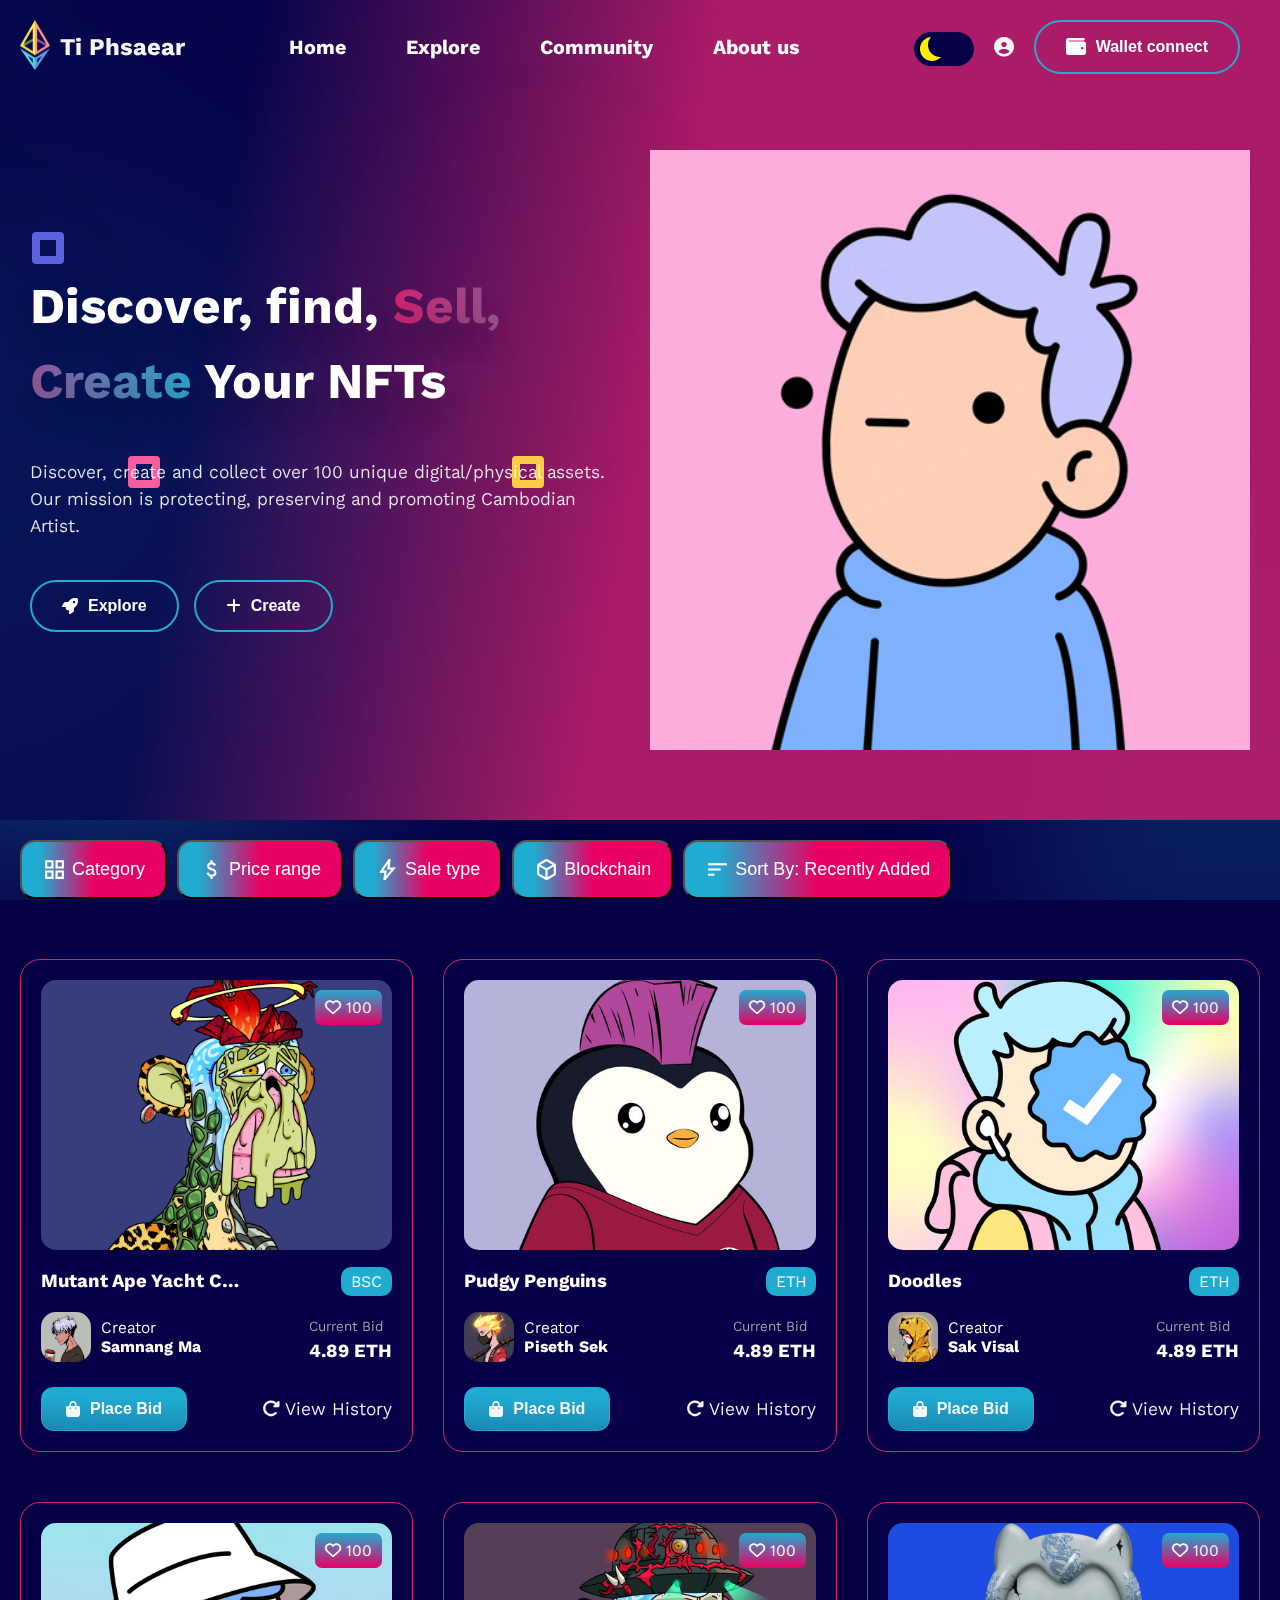
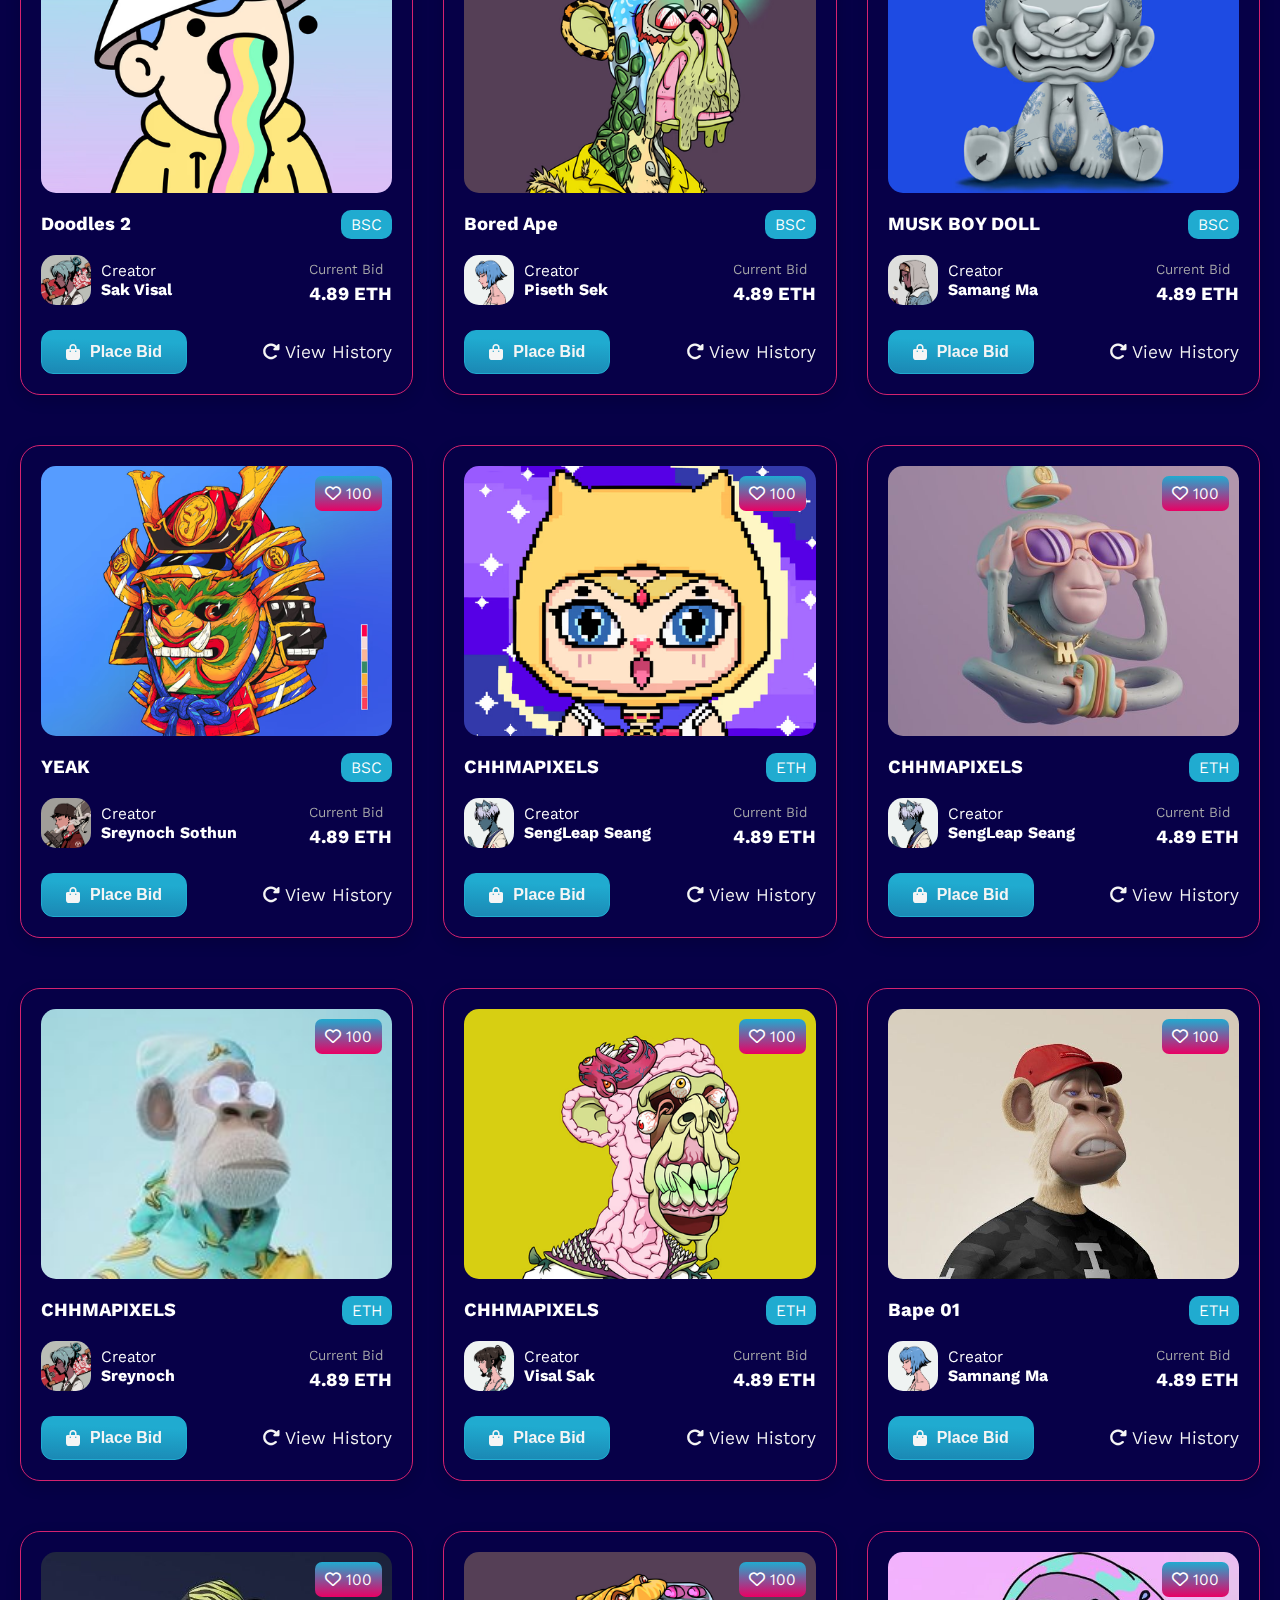
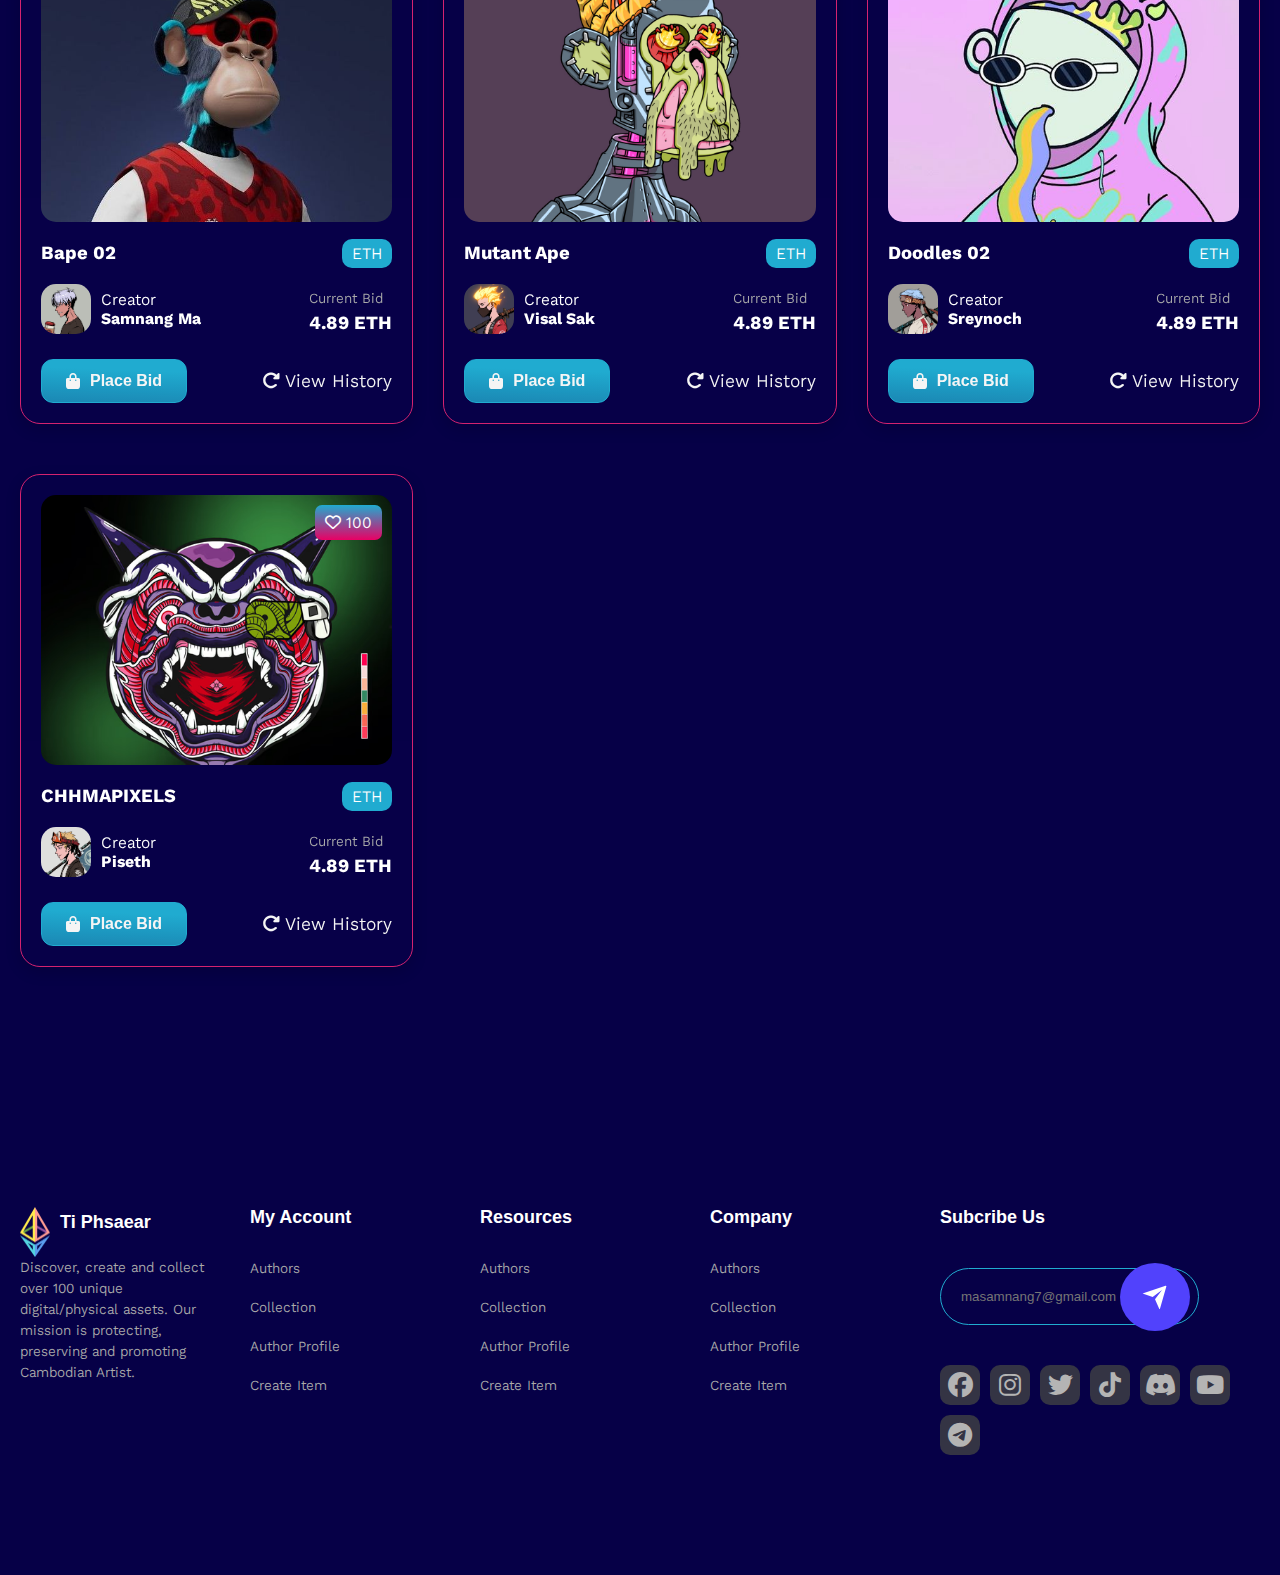
==== commit 05d369ea: "Final deploy" ====
--- a/explore.html
+++ b/explore.html
@@ -69,7 +69,7 @@
             <li><a href="./index.html">Home</a></li>
             <li><a href="#">Explore</a></li>
             <li><a href="#">Community</a></li>
-            <li><a href="#">About us</a></li>
+            <li><a href="./about/about.html">About us</a></li>
          </ul>
 
          <div class="nav-right">
@@ -102,8 +102,8 @@
             </div>
          </div>
          <div class="header-image">
-            <!-- <img class="slider-img" src="./images/imgslider2.png" alt=""> -->
-            <img class="slider-img" src="./images/unnamed.gif" alt="">
+            <img class="slider-img" src="./img/20.gif" alt="">
+            <!-- <img class="slider-img" src="./images/unnamed.gif" alt=""> -->
            
             
          </div>
@@ -275,15 +275,15 @@
          </div>
          <div class="card">
             <div class="card-image" onclick="window.location='./detials/details.html'">
-               <img src="./img/1-cx.jpg" alt="">
-               <div class="heart-icon">
-                        <i class="fa-regular fa-heart"></i>
-                  100
-               </div>
-            </div>
-            <div class="card-info">
-               <div class="card-name">
-                  <h3>ClONE X</h3>
+               <img src="./img/12.jpg" alt="">
+               <div class="heart-icon">
+                        <i class="fa-regular fa-heart"></i>
+                  100
+               </div>
+            </div>
+            <div class="card-info">
+               <div class="card-name">
+                  <h3>Doodles 2</h3>
                   <div class="tag">BSC</div>
                </div>
             </div>
@@ -312,15 +312,15 @@
          </div>
          <div class="card">
             <div class="card-image" onclick="window.location='./detials/details.html'">
-               <img src="./img/1-gf.jpg" alt="">
-               <div class="heart-icon">
-                        <i class="fa-regular fa-heart"></i>
-                  100
-               </div>
-            </div>
-            <div class="card-info">
-               <div class="card-name">
-                  <h3>XANA: GENESIS</h3>
+               <img src="./img/13.jpg" alt="">
+               <div class="heart-icon">
+                        <i class="fa-regular fa-heart"></i>
+                  100
+               </div>
+            </div>
+            <div class="card-info">
+               <div class="card-name">
+                  <h3>Bored Ape</h3>
                   <div class="tag">BSC</div>
                </div>
             </div>
@@ -534,7 +534,7 @@
          </div>
          <div class="card">
             <div class="card-image" onclick="window.location='./detials/details.html'">
-               <img src="./images/card-3.jpg" alt="">
+               <img src="./img/nk.webp " alt="">
                <div class="heart-icon">
                         <i class="fa-regular fa-heart"></i>
                   100
@@ -579,7 +579,7 @@
             </div>
             <div class="card-info">
                <div class="card-name">
-                  <h3>CHHMAPIXELS</h3>
+                  <h3>Bape 01</h3>
                   <div class="tag">ETH</div>
                </div>
             </div>
@@ -616,7 +616,7 @@
             </div>
             <div class="card-info">
                <div class="card-name">
-                  <h3>CHHMAPIXELS</h3>
+                  <h3>Bape 02</h3>
                   <div class="tag">ETH</div>
                </div>
             </div>
@@ -645,15 +645,15 @@
          </div>
          <div class="card">
             <div class="card-image" onclick="window.location='./detials/details.html'">
-               <img src="./images/card-4.jpg" alt="">
-               <div class="heart-icon">
-                        <i class="fa-regular fa-heart"></i>
-                  100
-               </div>
-            </div>
-            <div class="card-info">
-               <div class="card-name">
-                  <h3>CHHMAPIXELS</h3>
+               <img src="./img/14.jpg" alt="">
+               <div class="heart-icon">
+                        <i class="fa-regular fa-heart"></i>
+                  100
+               </div>
+            </div>
+            <div class="card-info">
+               <div class="card-name">
+                  <h3>Mutant Ape</h3>
                   <div class="tag">ETH</div>
                </div>
             </div>
@@ -690,7 +690,7 @@
             </div>
             <div class="card-info">
                <div class="card-name">
-                  <h3>CHHMAPIXELS</h3>
+                  <h3>Doodles 02</h3>
                   <div class="tag">ETH</div>
                </div>
             </div>
@@ -719,7 +719,7 @@
          </div>
          <div class="card">
             <div class="card-image" onclick="window.location='./detials/details.html'">
-               <img src="./images/card-6.jpg" alt="">
+               <img src="./img/15.jpg" alt="">
                <div class="heart-icon">
                         <i class="fa-regular fa-heart"></i>
                   100
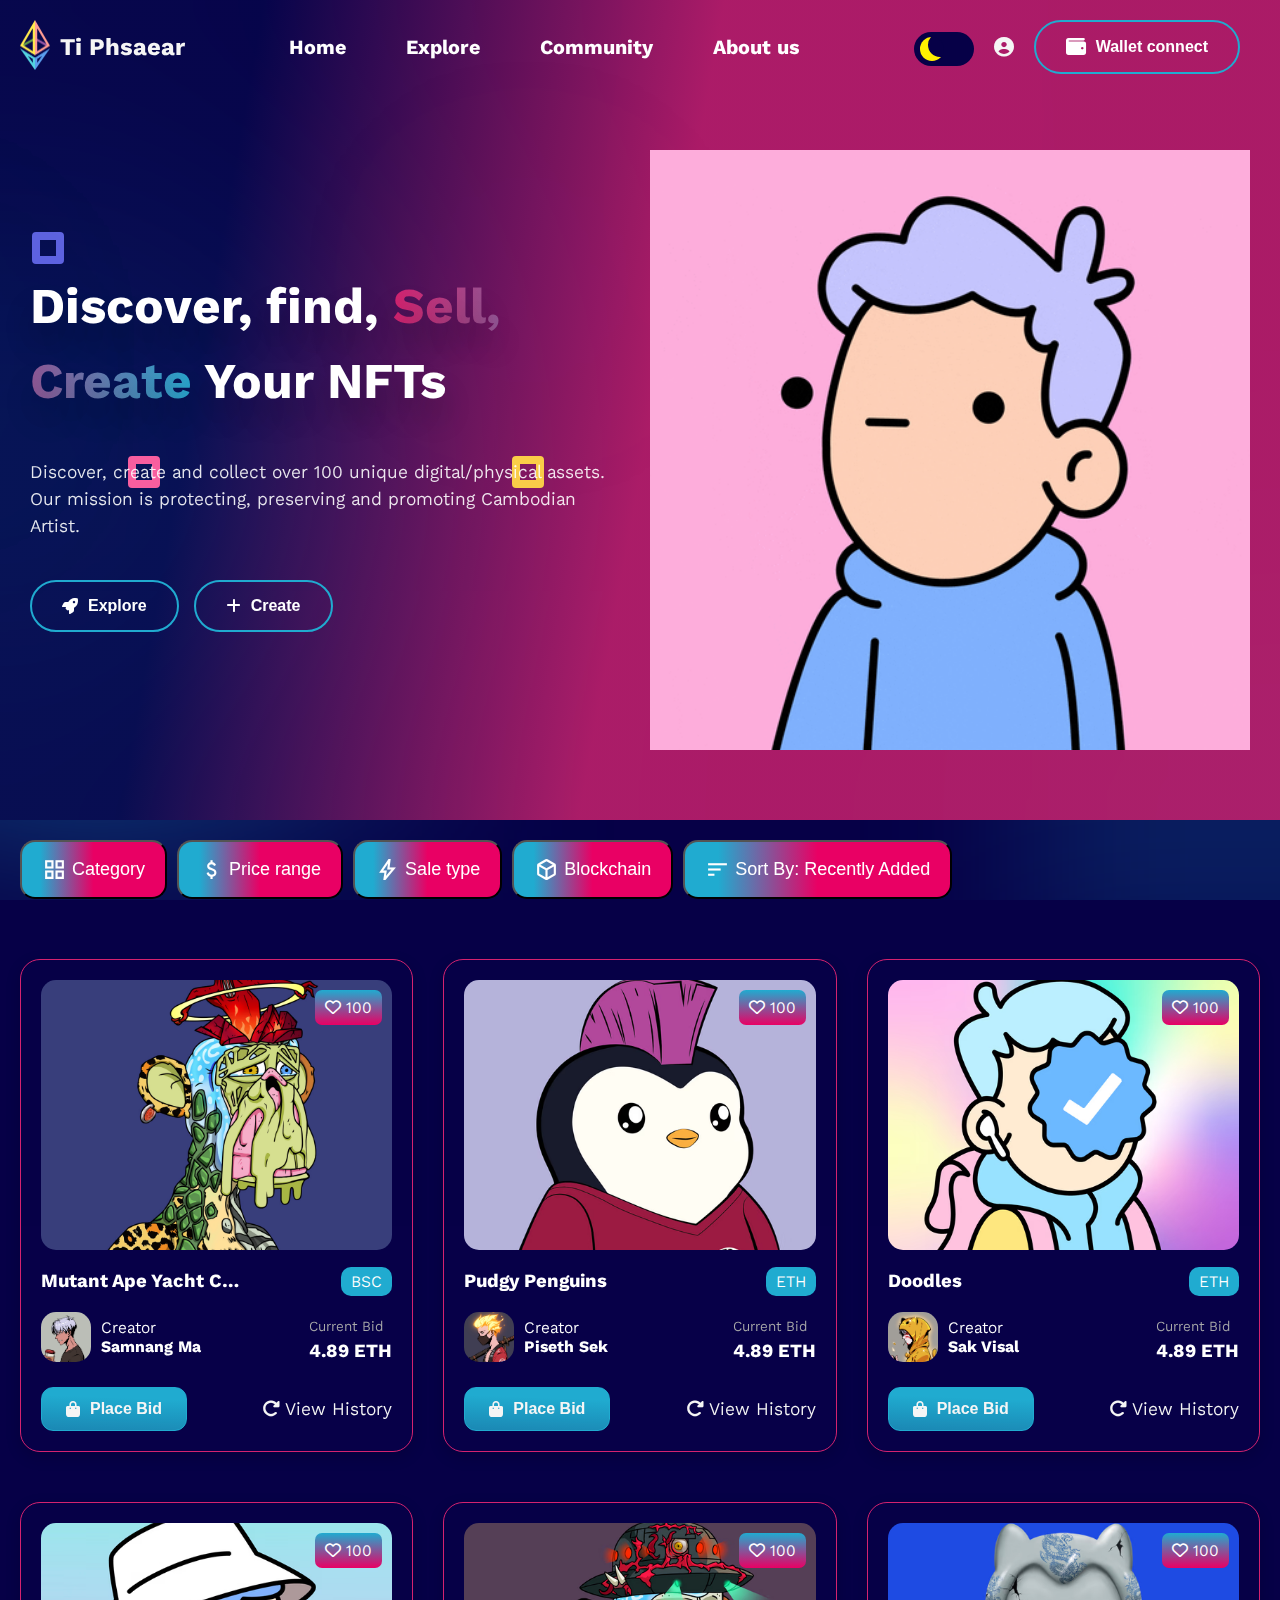
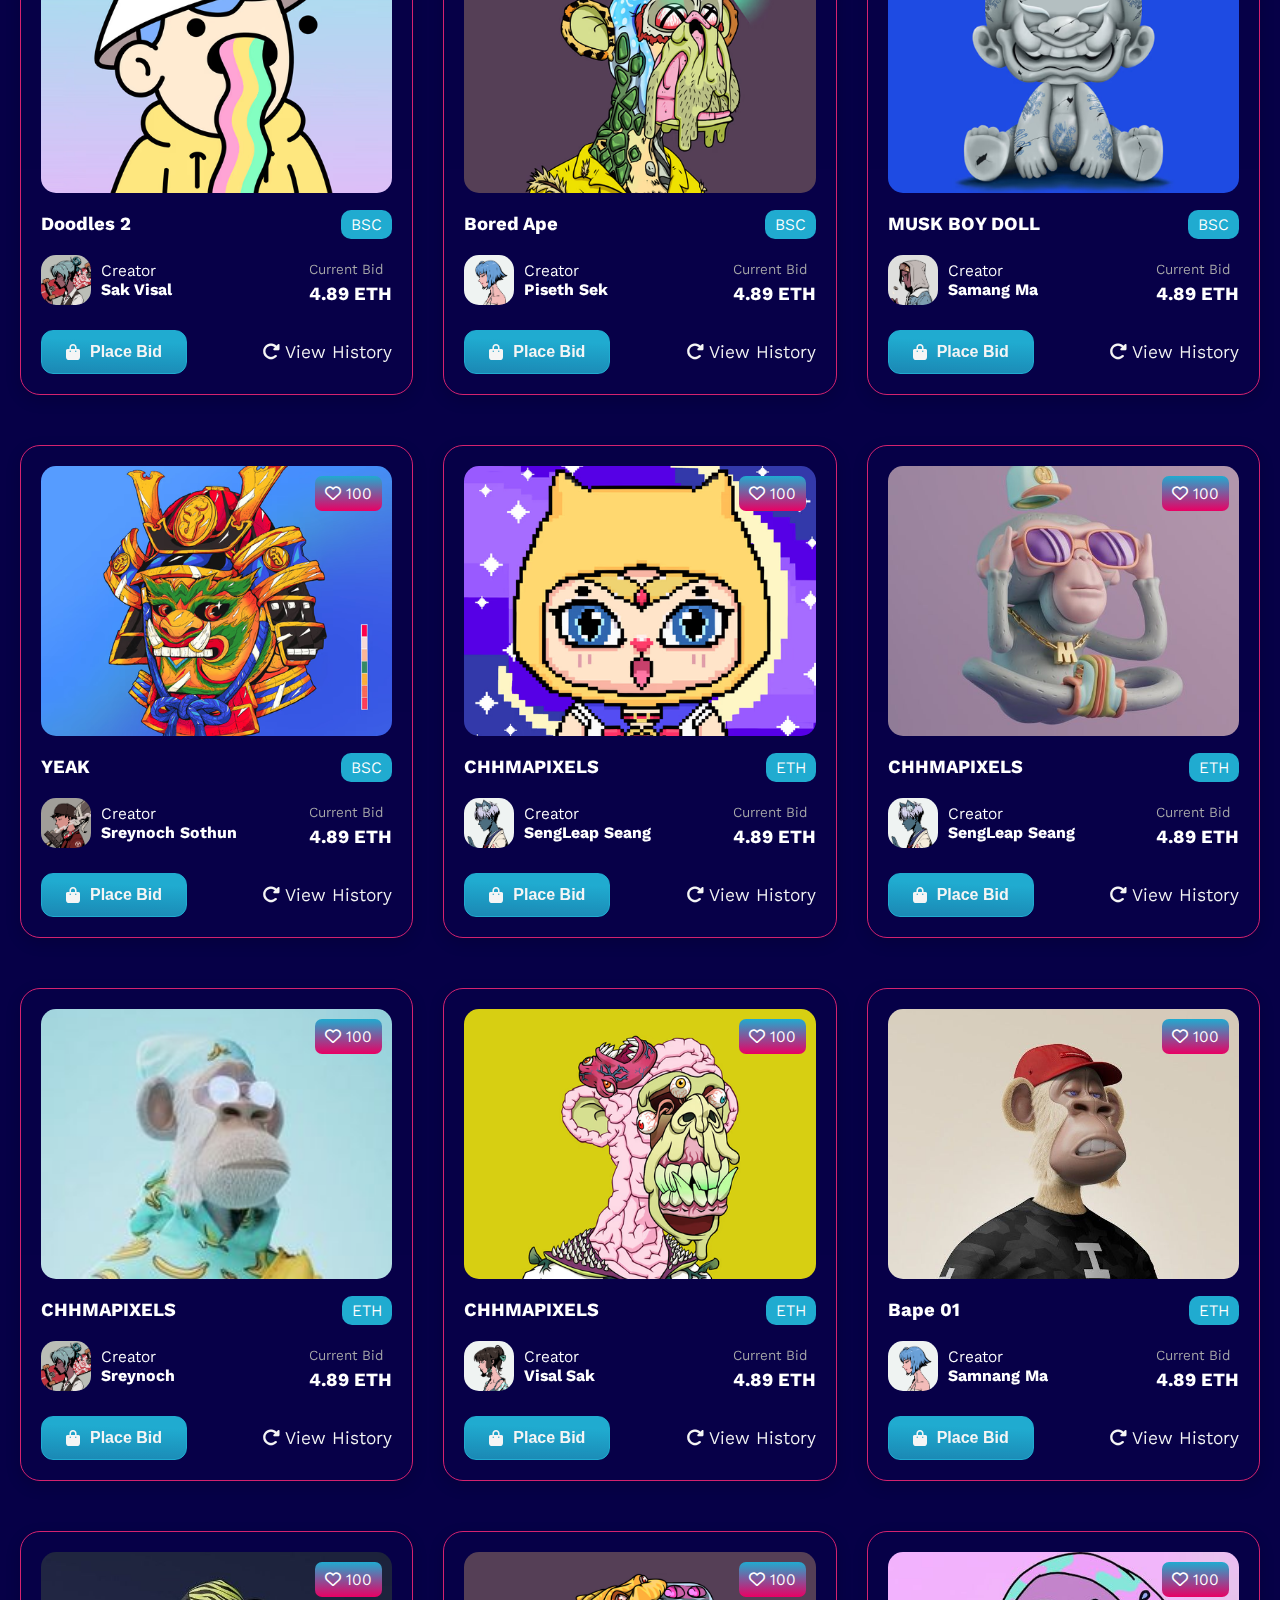
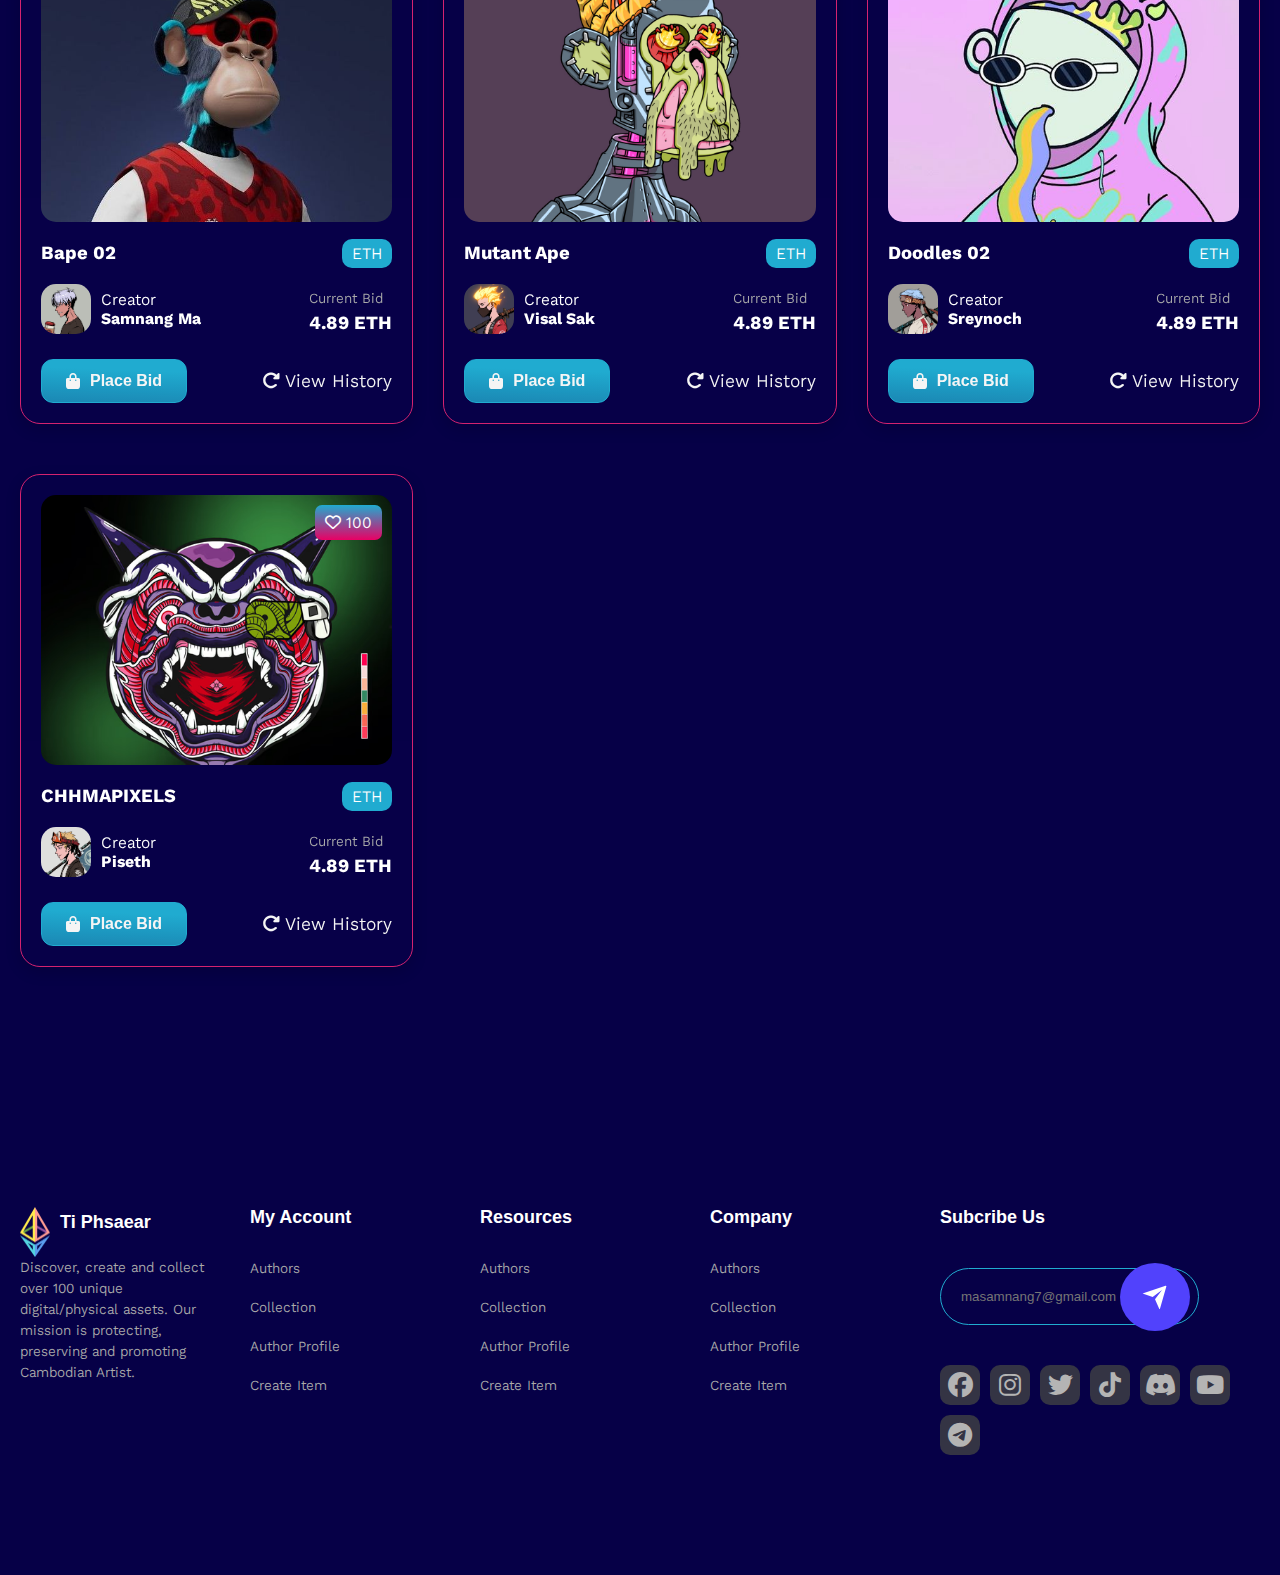
==== commit 6adb61a4: "Final deploy for miniproject" ====
--- a/explore.html
+++ b/explore.html
@@ -67,8 +67,8 @@
 
          <ul class="nav-list">
             <li><a href="./index.html">Home</a></li>
-            <li><a href="#">Explore</a></li>
-            <li><a href="#">Community</a></li>
+            <li><a href="explore.html">Explore</a></li>
+            <li><a href="https://opensea.io/blog/categories/community">Community</a></li>
             <li><a href="./about/about.html">About us</a></li>
          </ul>
 
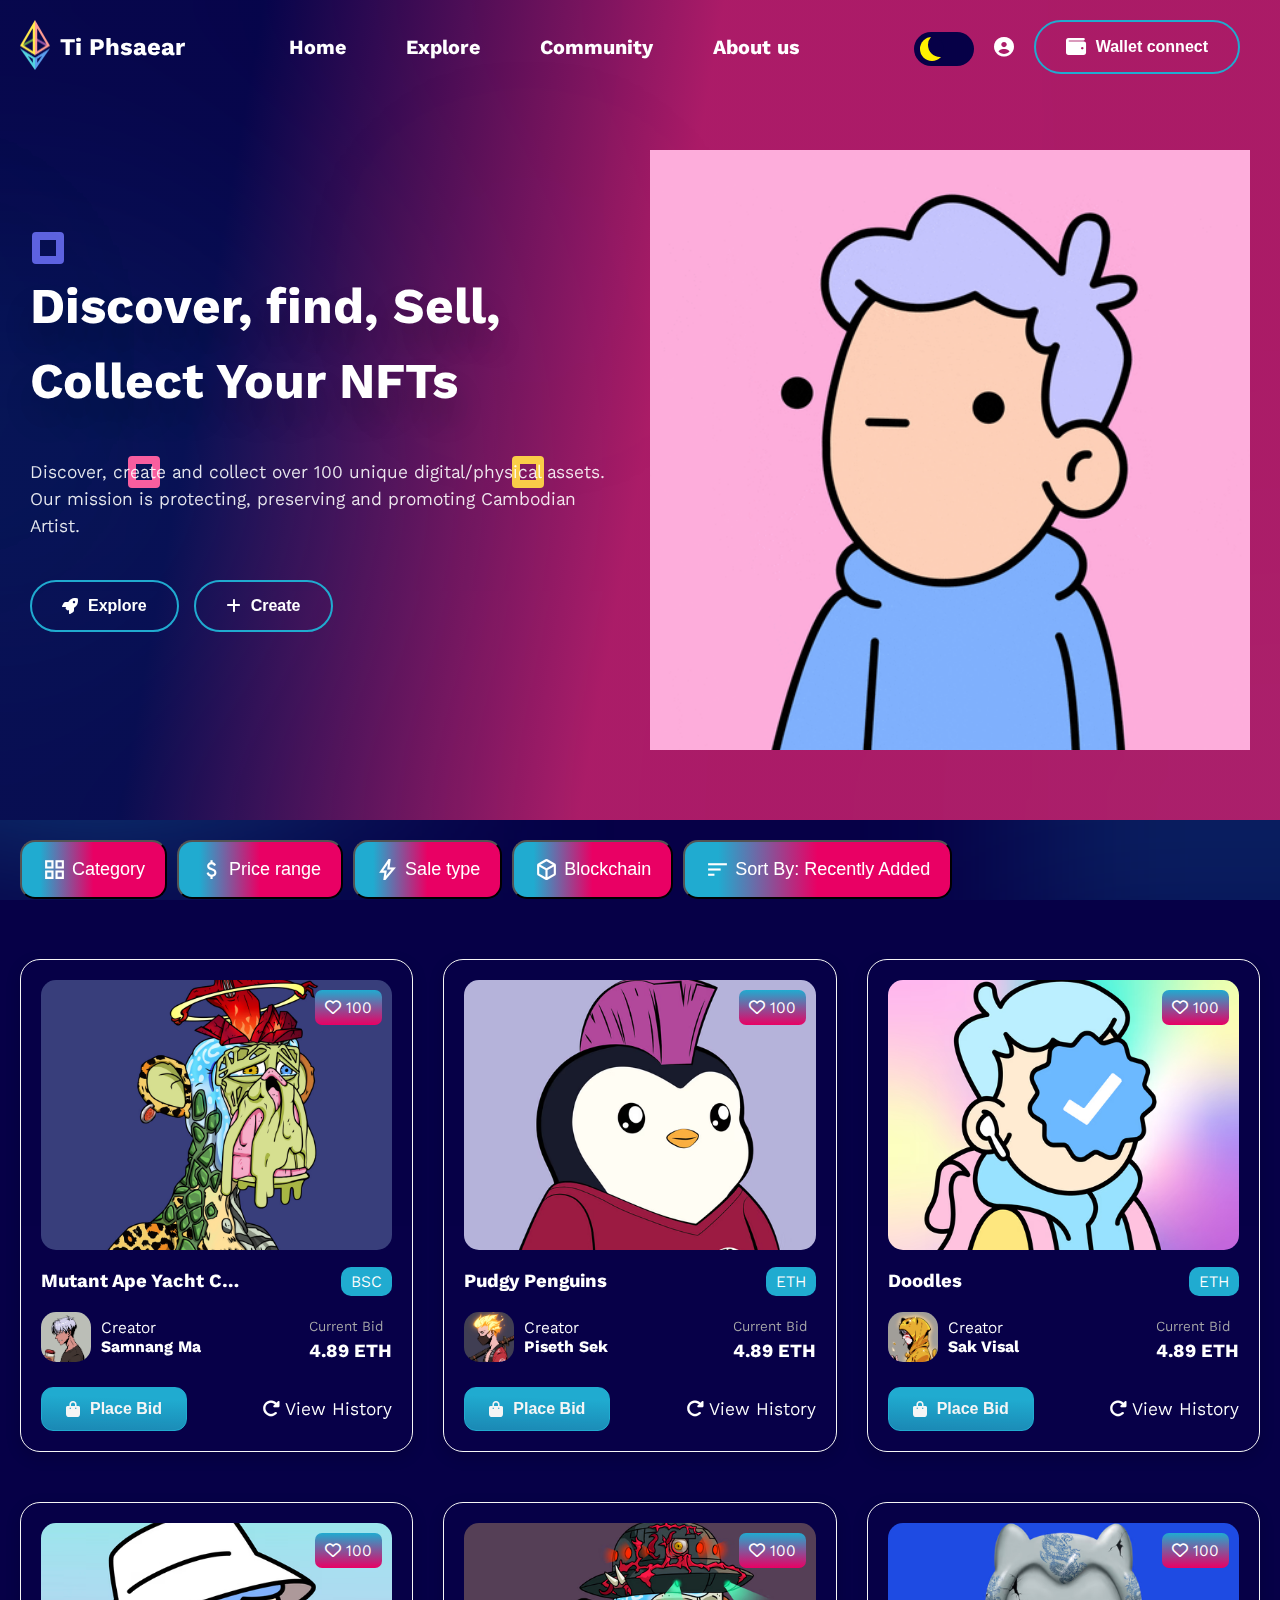
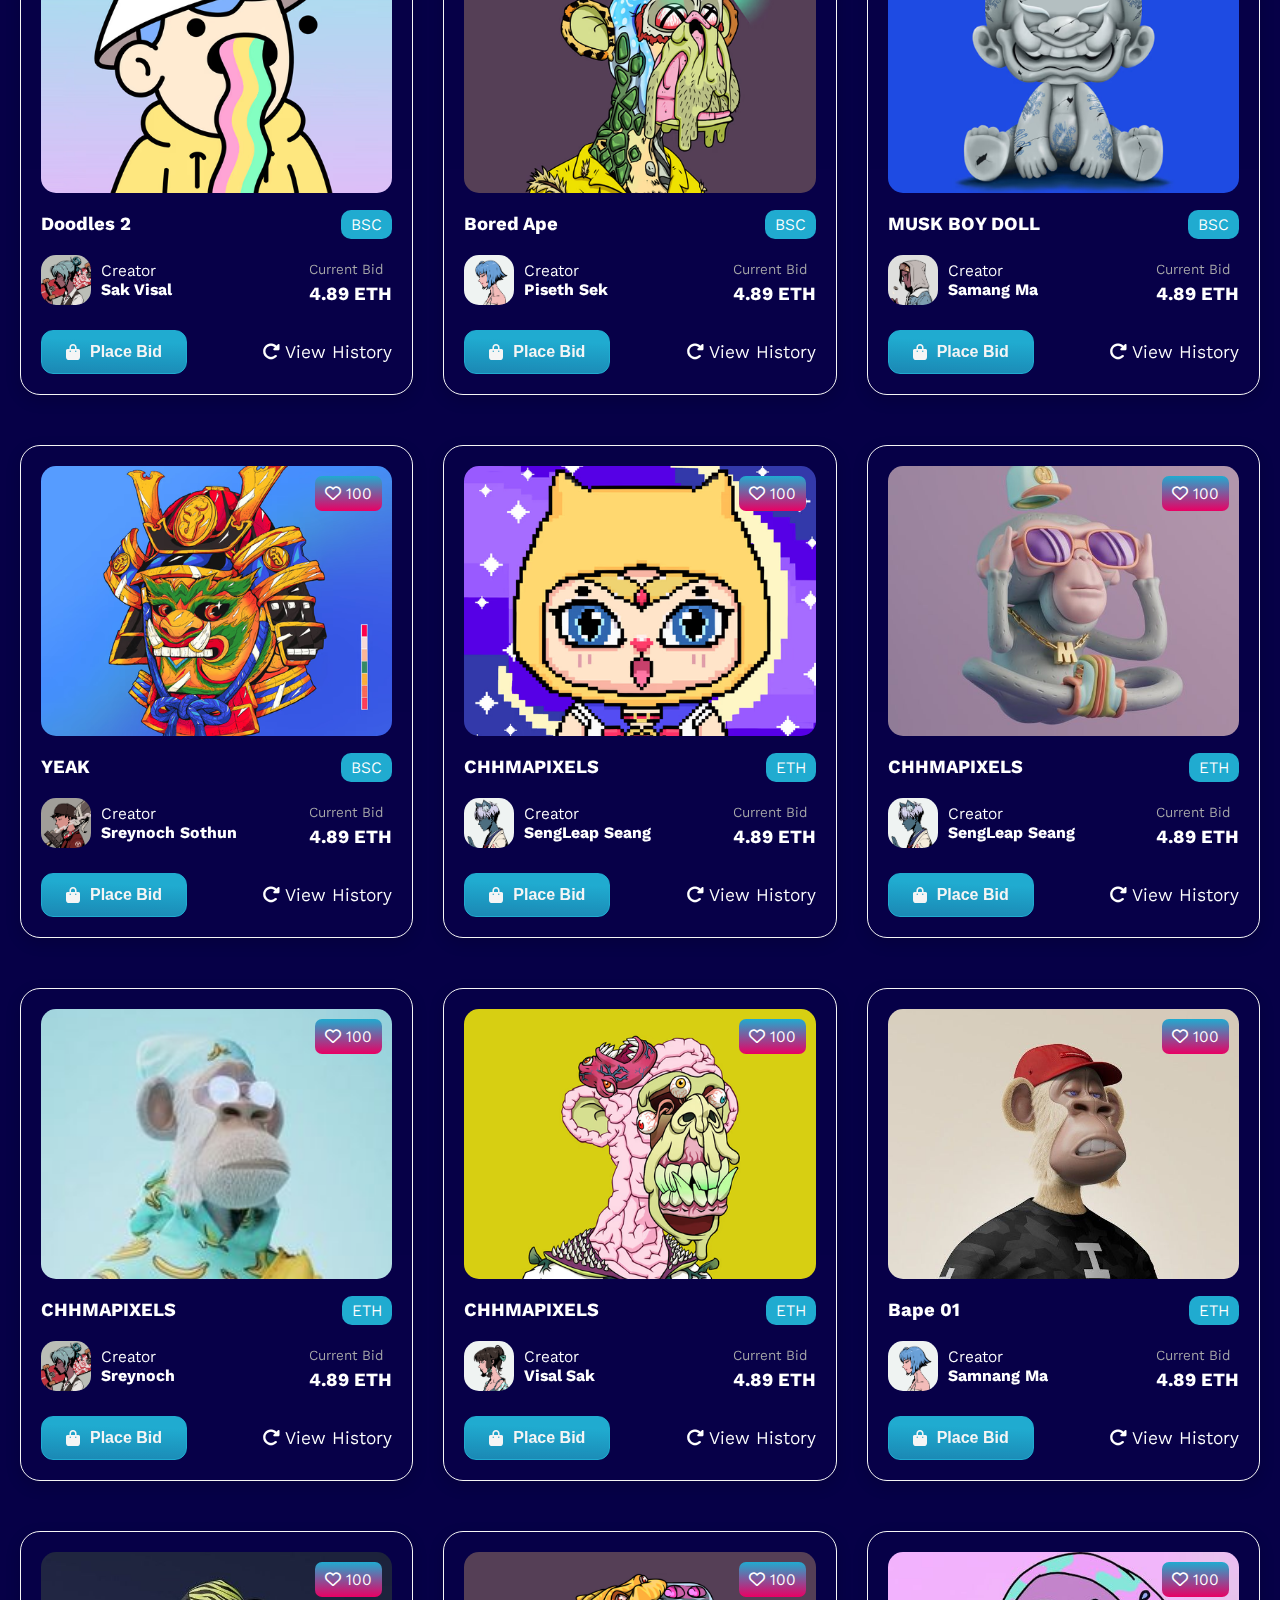
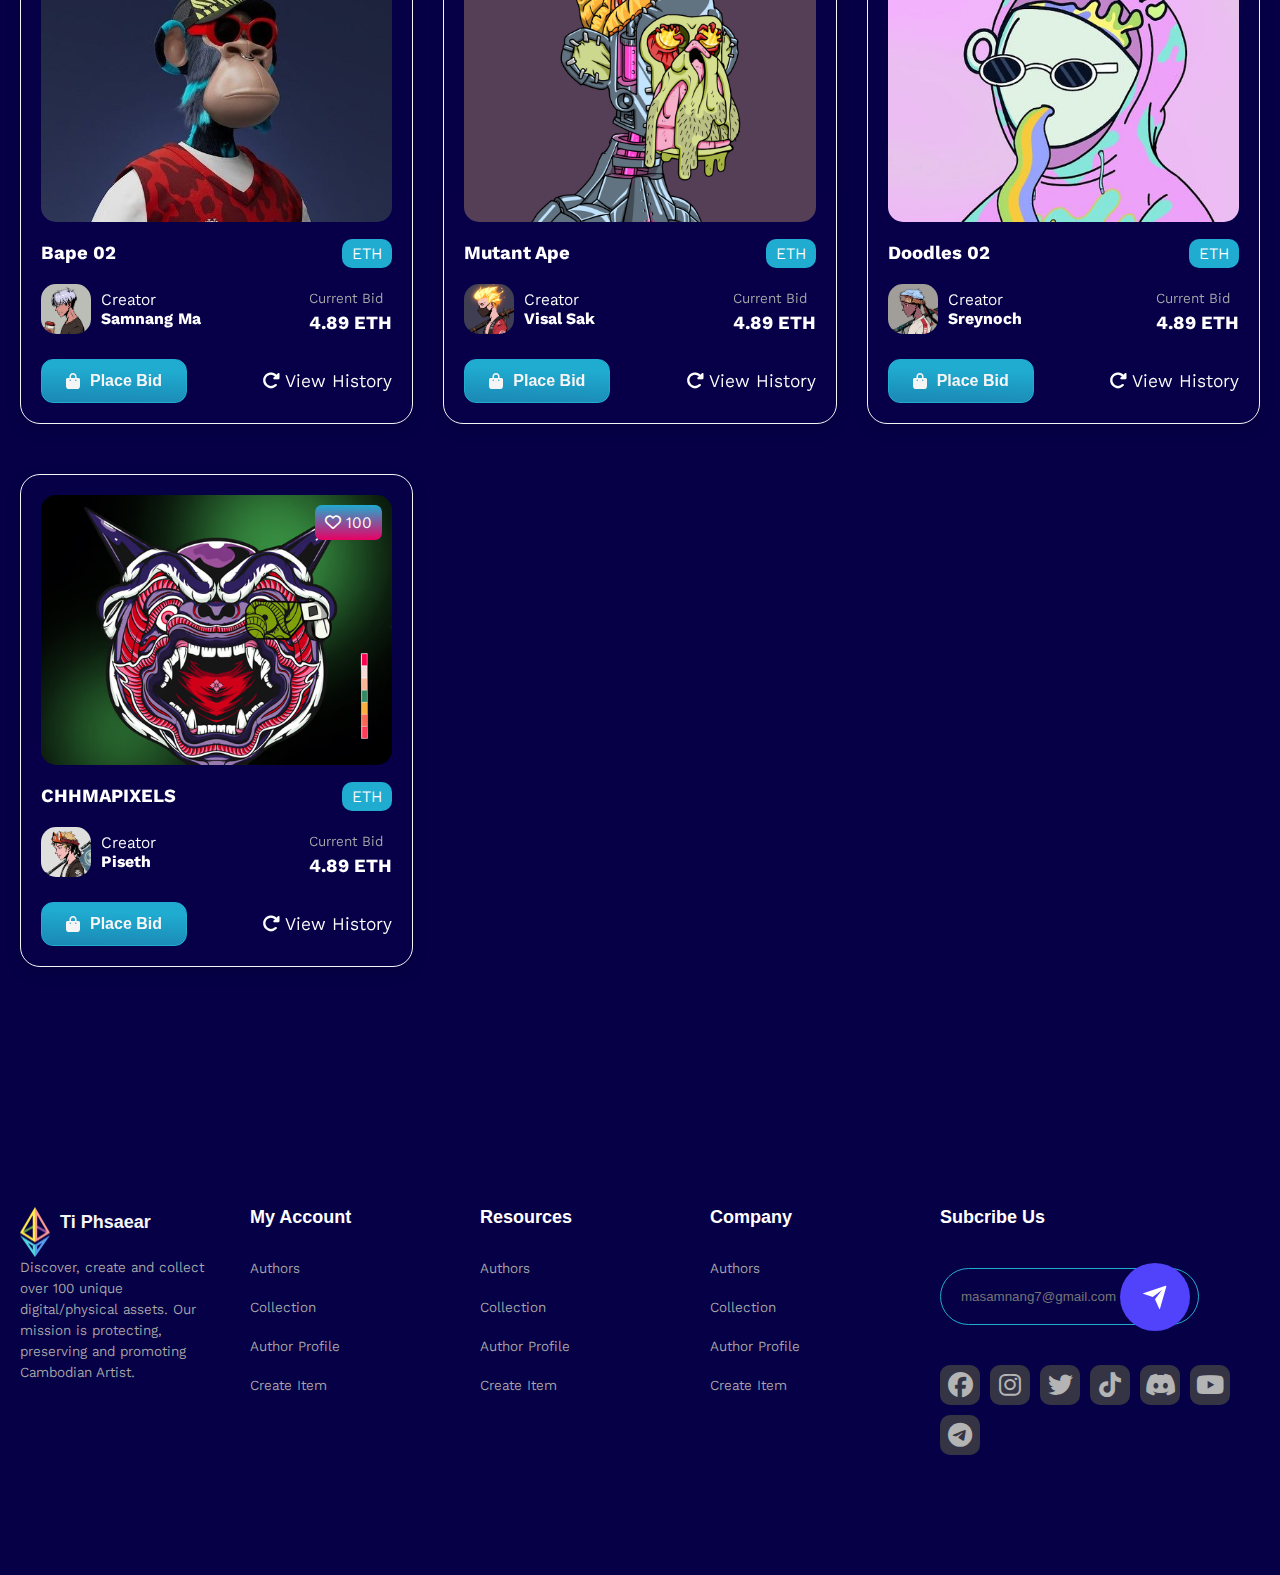
==== commit 671bc11f: "update on the litte thing" ====
--- a/explore.html
+++ b/explore.html
@@ -94,7 +94,7 @@
    <div class="main-bg">
       <div class="main-header">
          <div class="header-content">
-            <h2>Discover, find, <span>Sell, Create </span> Your NFTs</h2>
+            <h2>Discover, find, Sell, Collect Your NFTs</h2>
             <p>Discover, create and collect over 100 unique digital/physical assets. Our mission is protecting, preserving and promoting Cambodian Artist.</p>
             <div class="cta">
                <button class="btn header-btn"><i class="fa-solid fa-rocket"></i>Explore</button>
@@ -764,7 +764,7 @@
          <div class="footer-box footer-logo">
             <div class="logo">
                <img src="./images/logo.png" alt="">
-               <h2>Ti Phsaear</h2>
+               <h2 style="color: whitesmoke;">Ti Phsaear</h2>
             </div>
             <p>Discover, create and collect over 100 unique digital/physical assets. Our mission is protecting, preserving and promoting Cambodian Artist.</p>
          </div>
--- a/style.css
+++ b/style.css
@@ -86,8 +86,8 @@
 }
 
 a {
-   /* color: var(--primary-color2); */
-   color: whitesmoke;
+   color: var(--primary-color2);
+   /* color: whitesmoke; */
    text-decoration: none;
 }
 
@@ -593,6 +593,8 @@
    color: #20ABD0;
    -webkit-text-fill-color: transparent;
    background-image: linear-gradient(to left, var(--primary-color3), #D4226F);
+   /* background-image: linear-gradient(to right, var(--primary-color3), rgb(255, 0, 0)); */
+   /* background-image: red;  */
    -webkit-background-clip: text;
 
 }
@@ -700,7 +702,7 @@
    padding: 20px;
    /* background: rgba(8, 4, 50, 0.7); */
    /* border: 1px solid whitesmoke; */
-   border: 1px solid #D4226F;
+   border: 1px solid whitesmoke;
    backdrop-filter: blur(150px);
    border-radius: 20px;
    box-shadow: rgba(0, 0, 0, 0.15) 0px 5px 15px 0px;
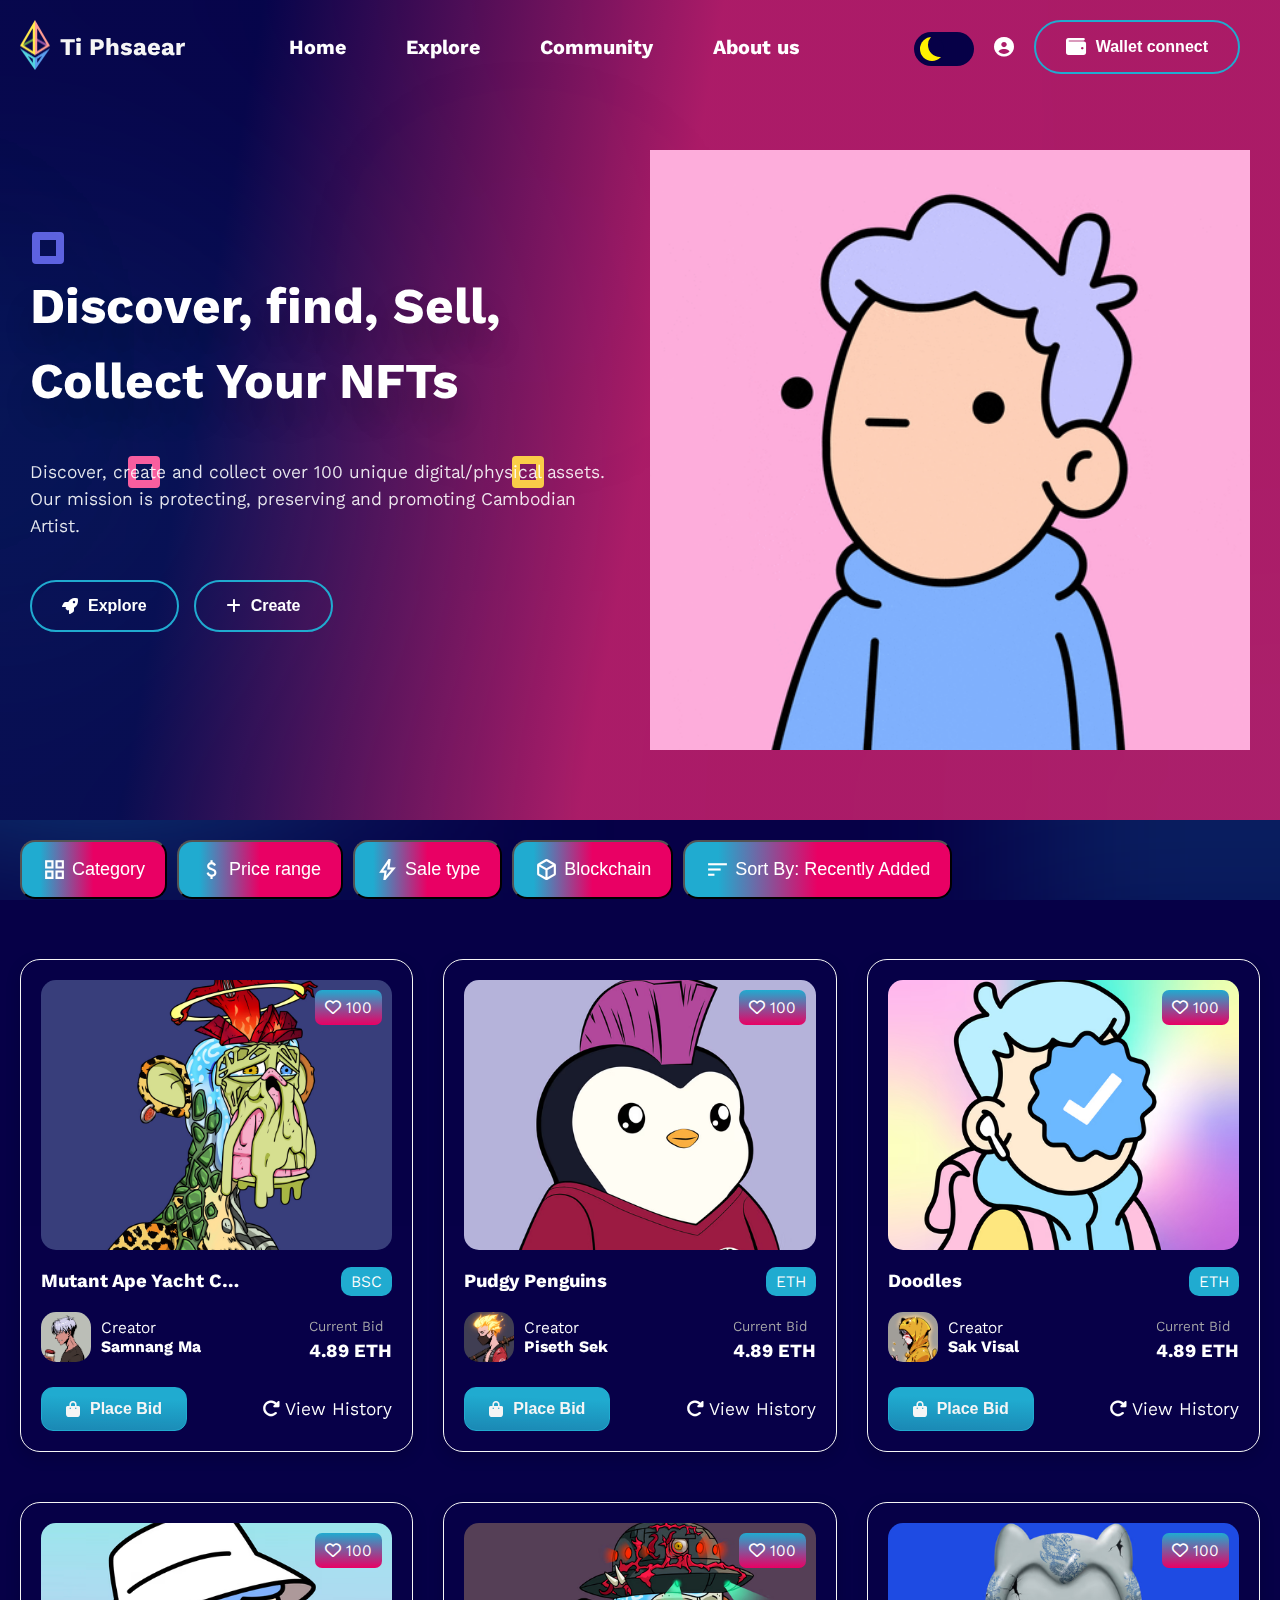
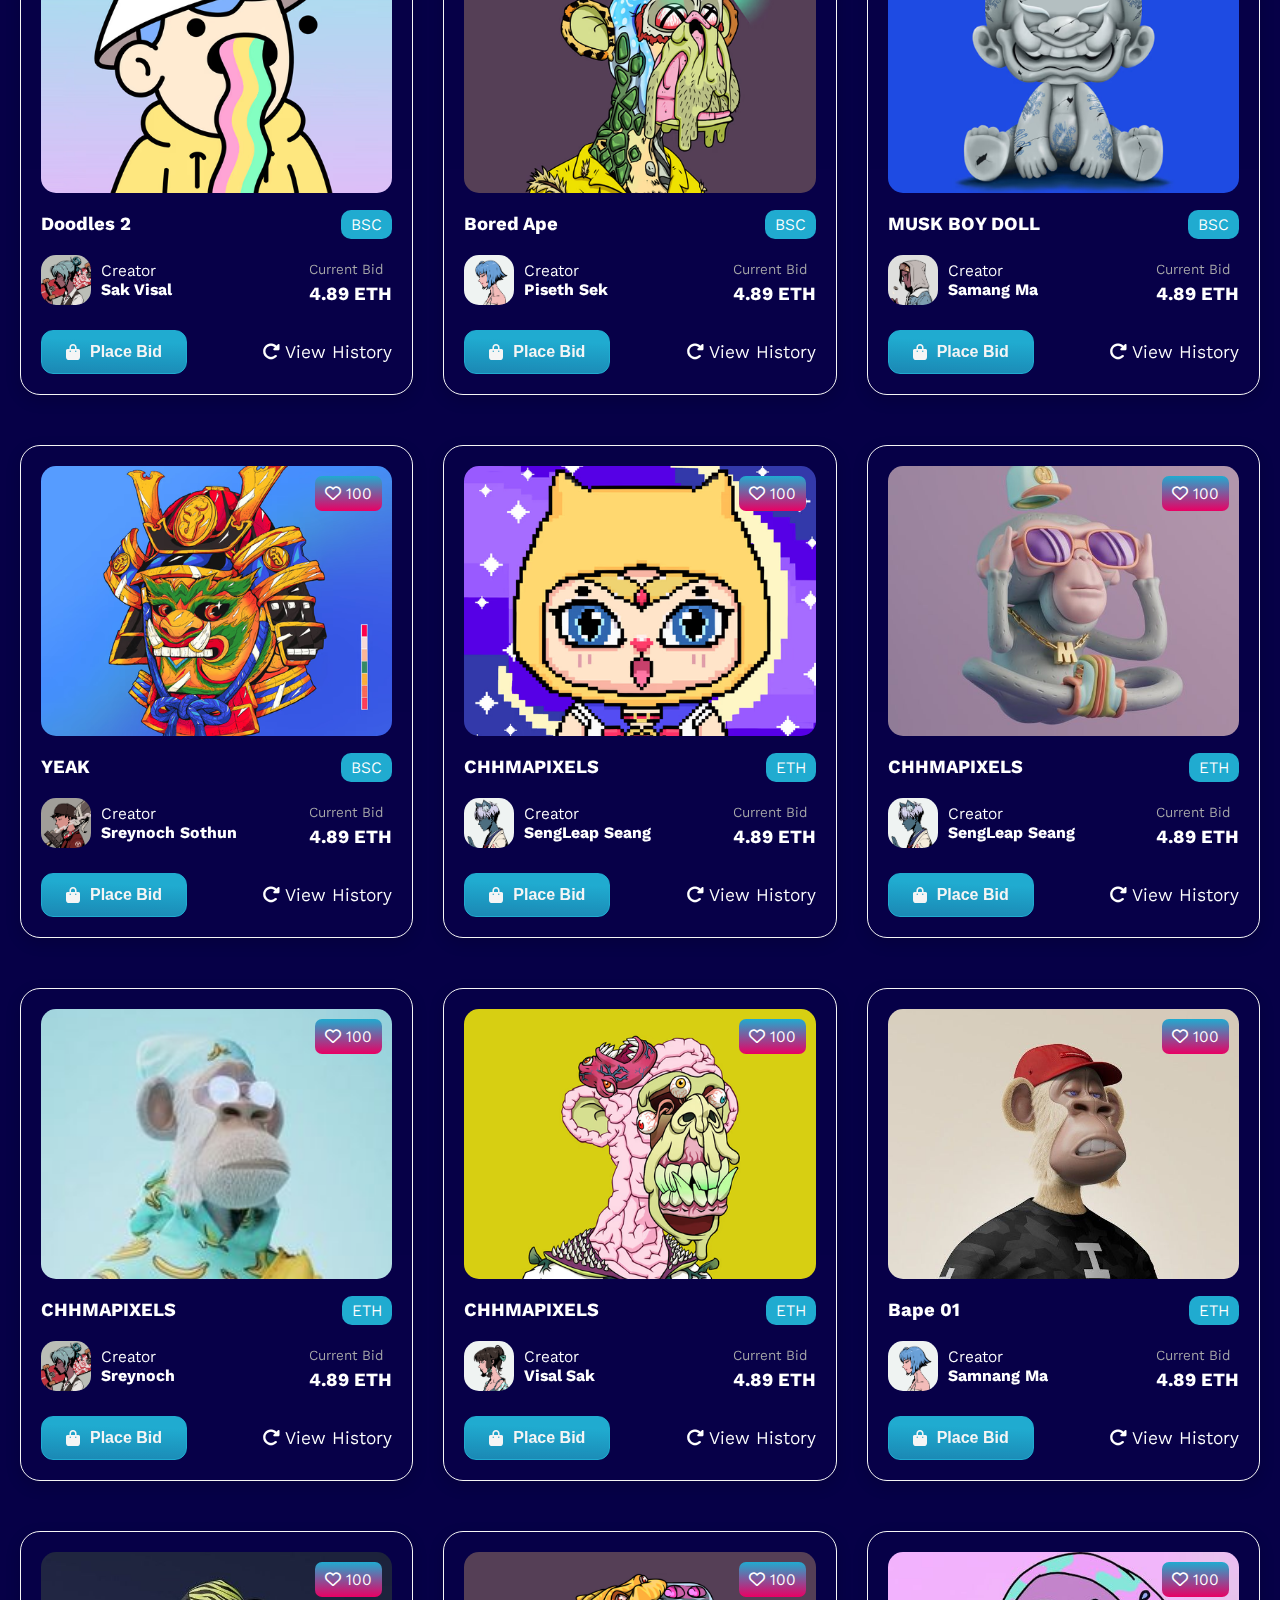
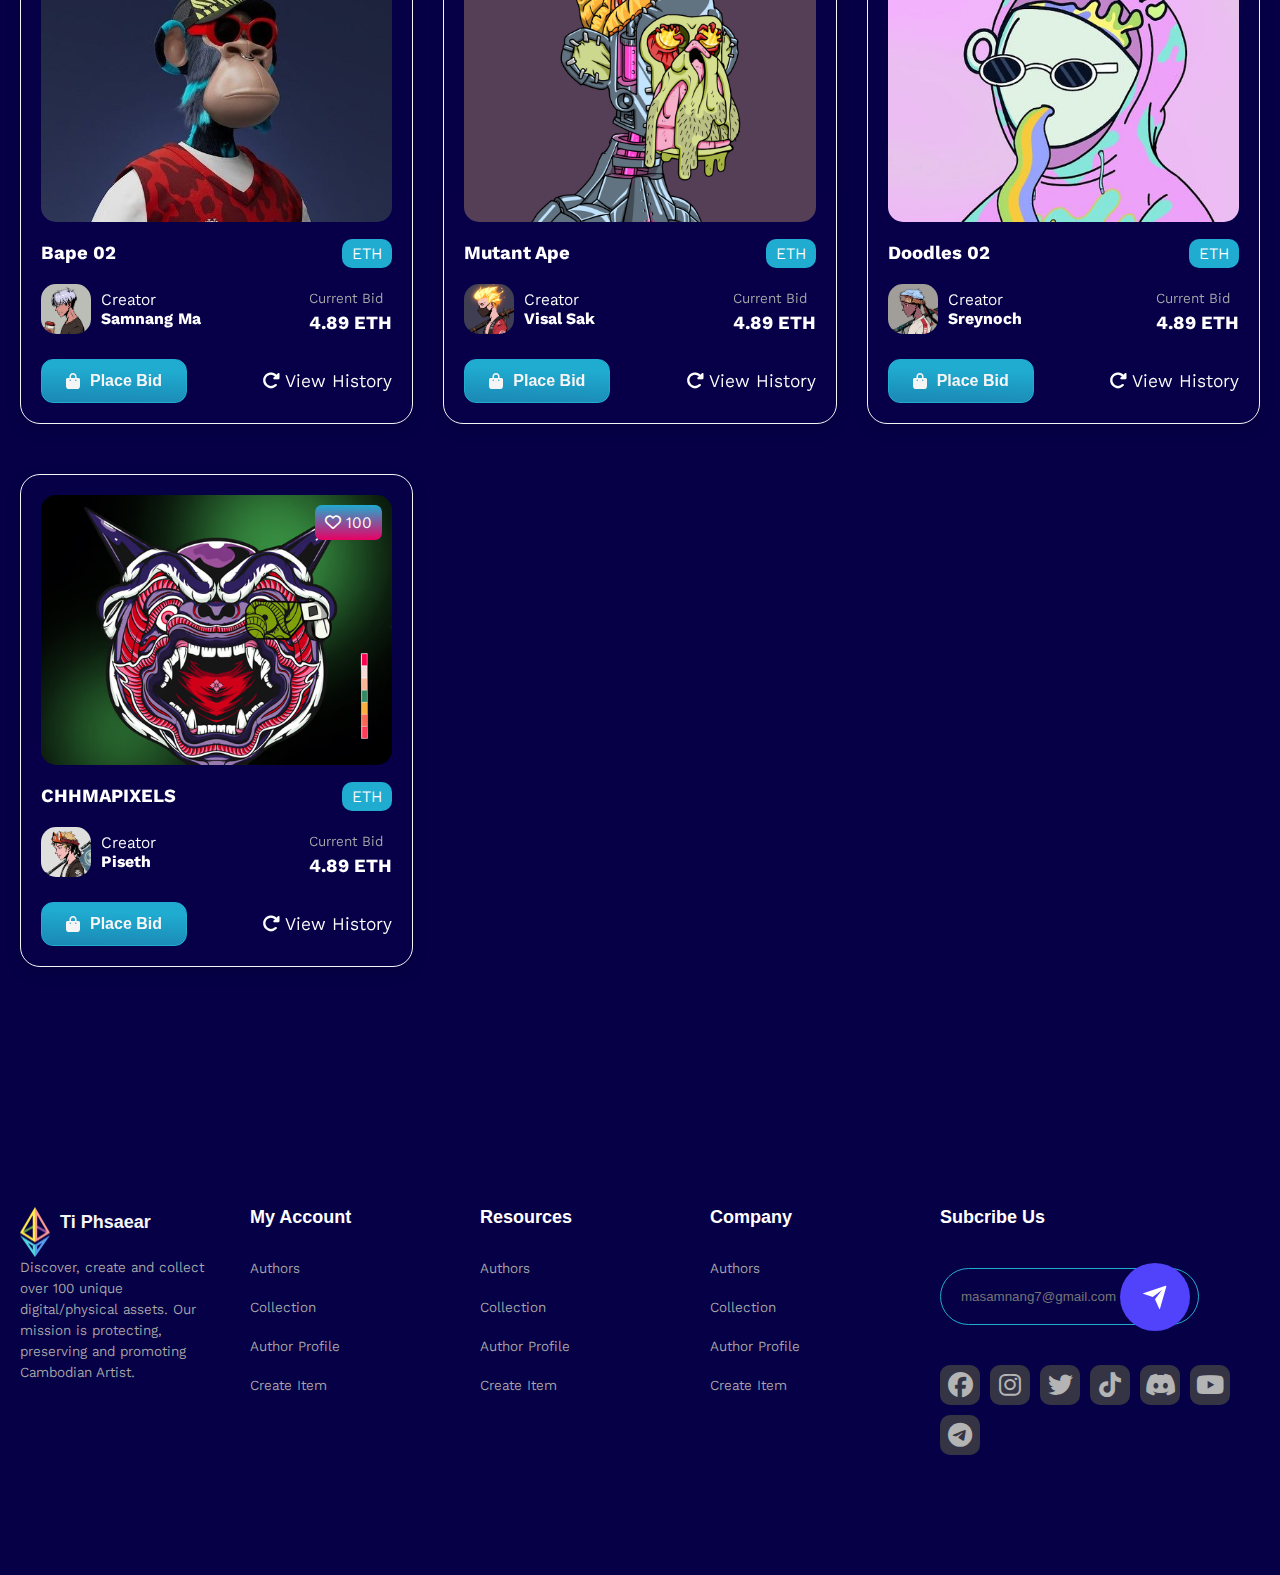
==== commit 82e2346b: "Final fix" ====
--- a/explore.html
+++ b/explore.html
@@ -62,7 +62,7 @@
       <div class="navbar">
          <div class="logo">
             <a href="./index.html"><img src="./images/logo.png" alt=""></a>
-            <a href="./index.html"><h2>Ti Phsaear</h2></a>
+            <a href="./index.html"><h2 style="color: whitesmoke;">Ti Phsaear</h2></a>
          </div>
 
          <ul class="nav-list">
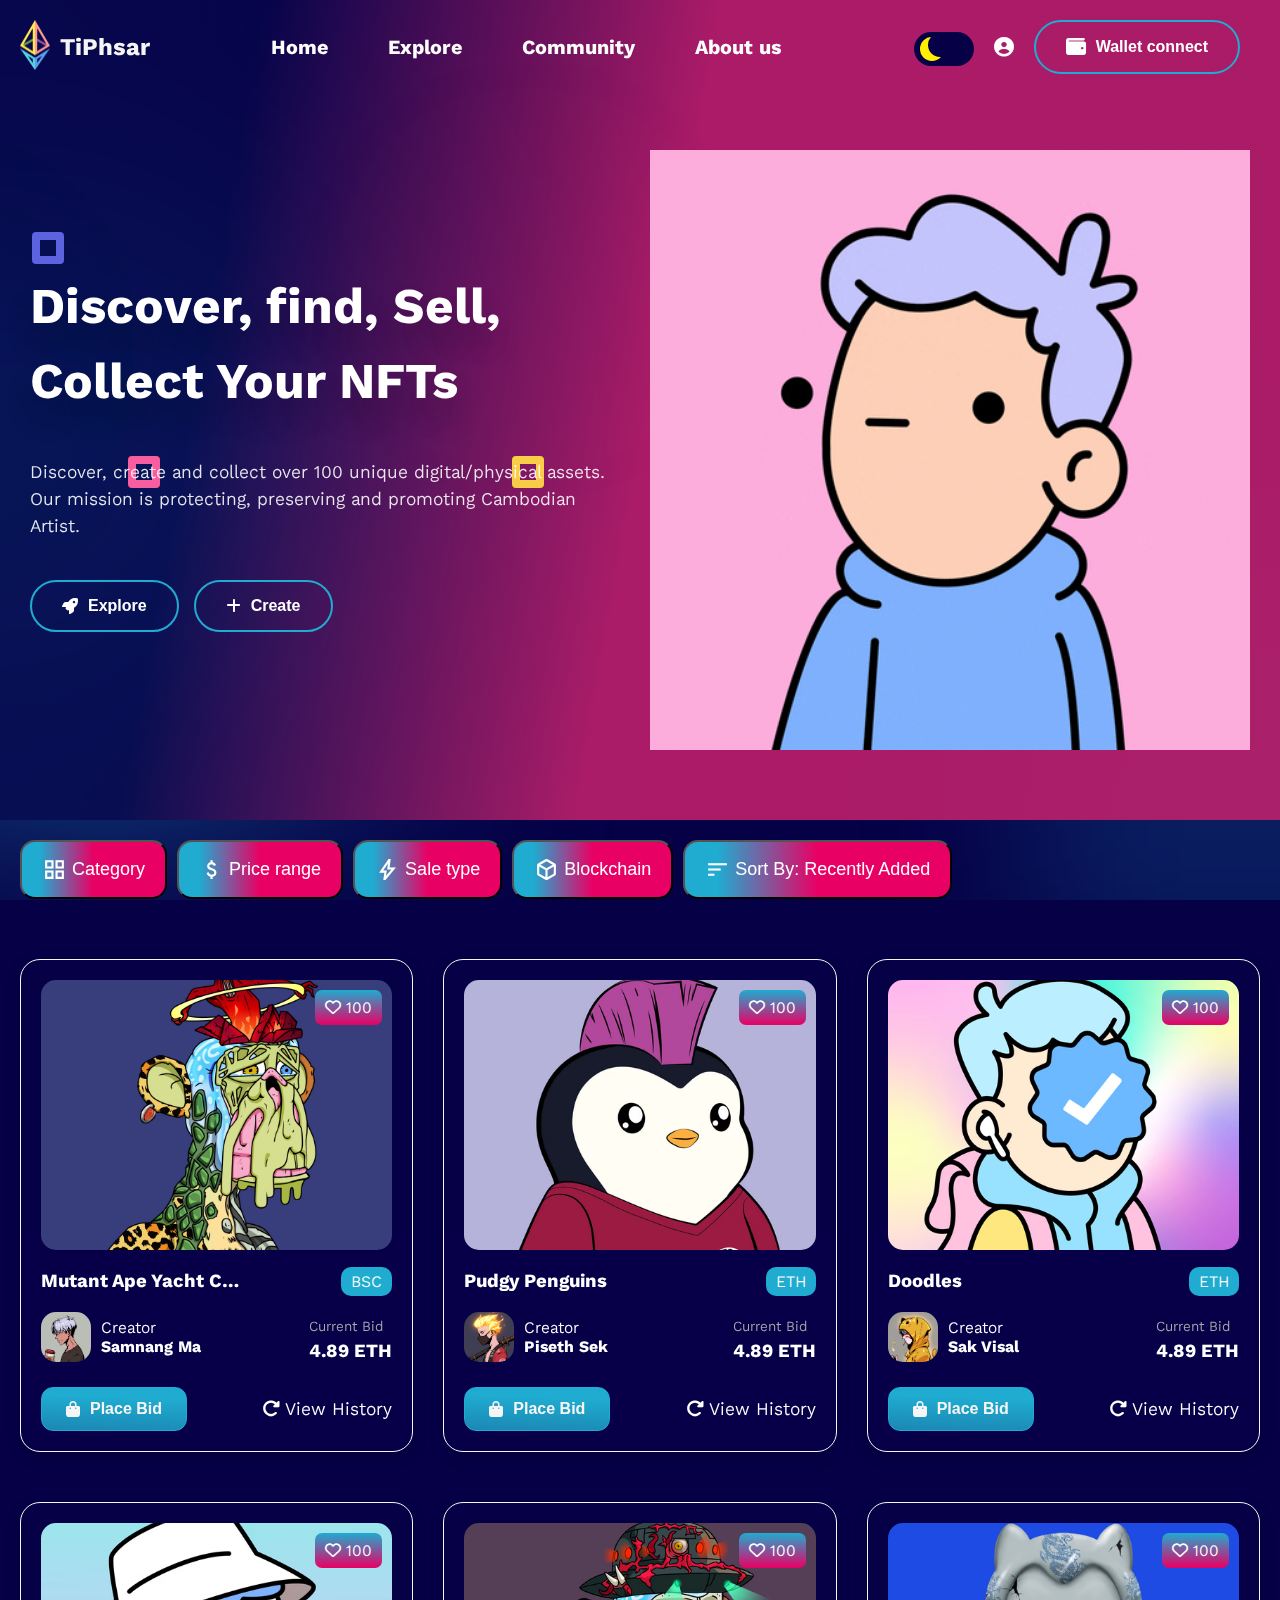
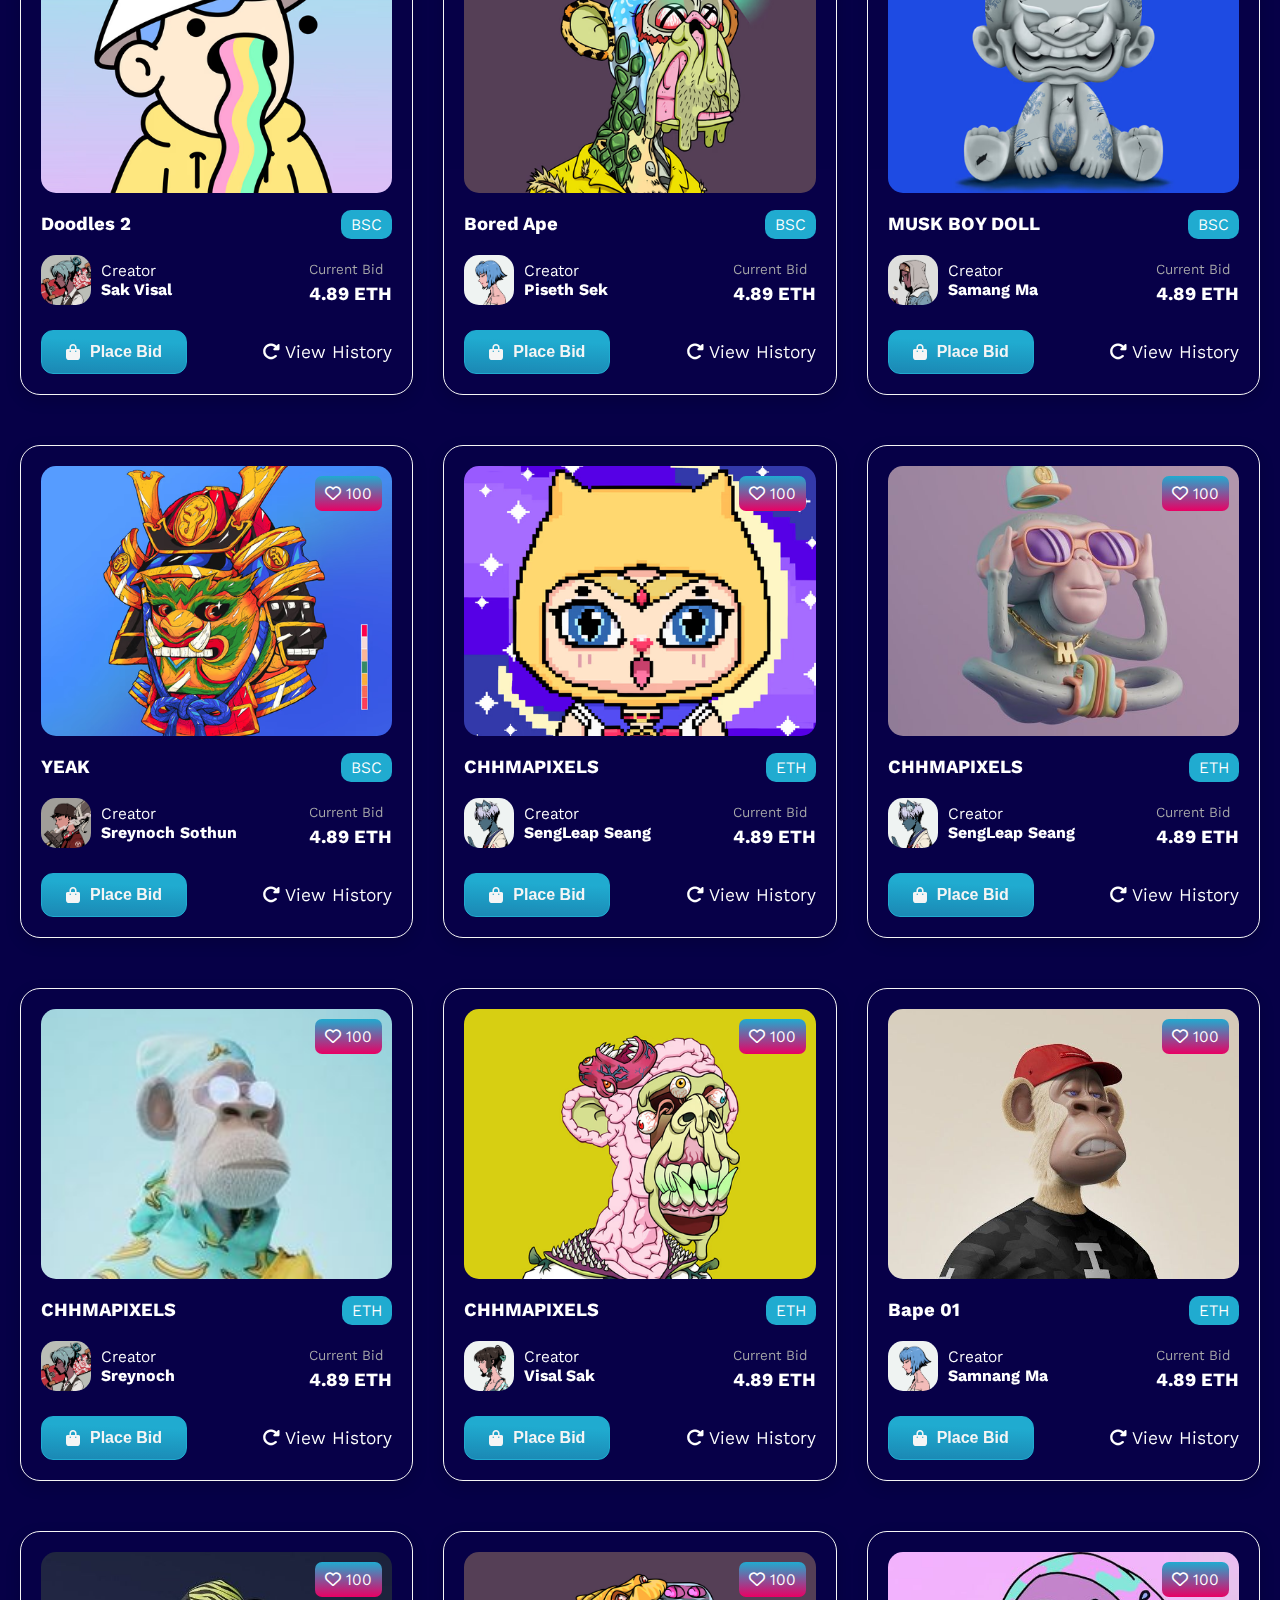
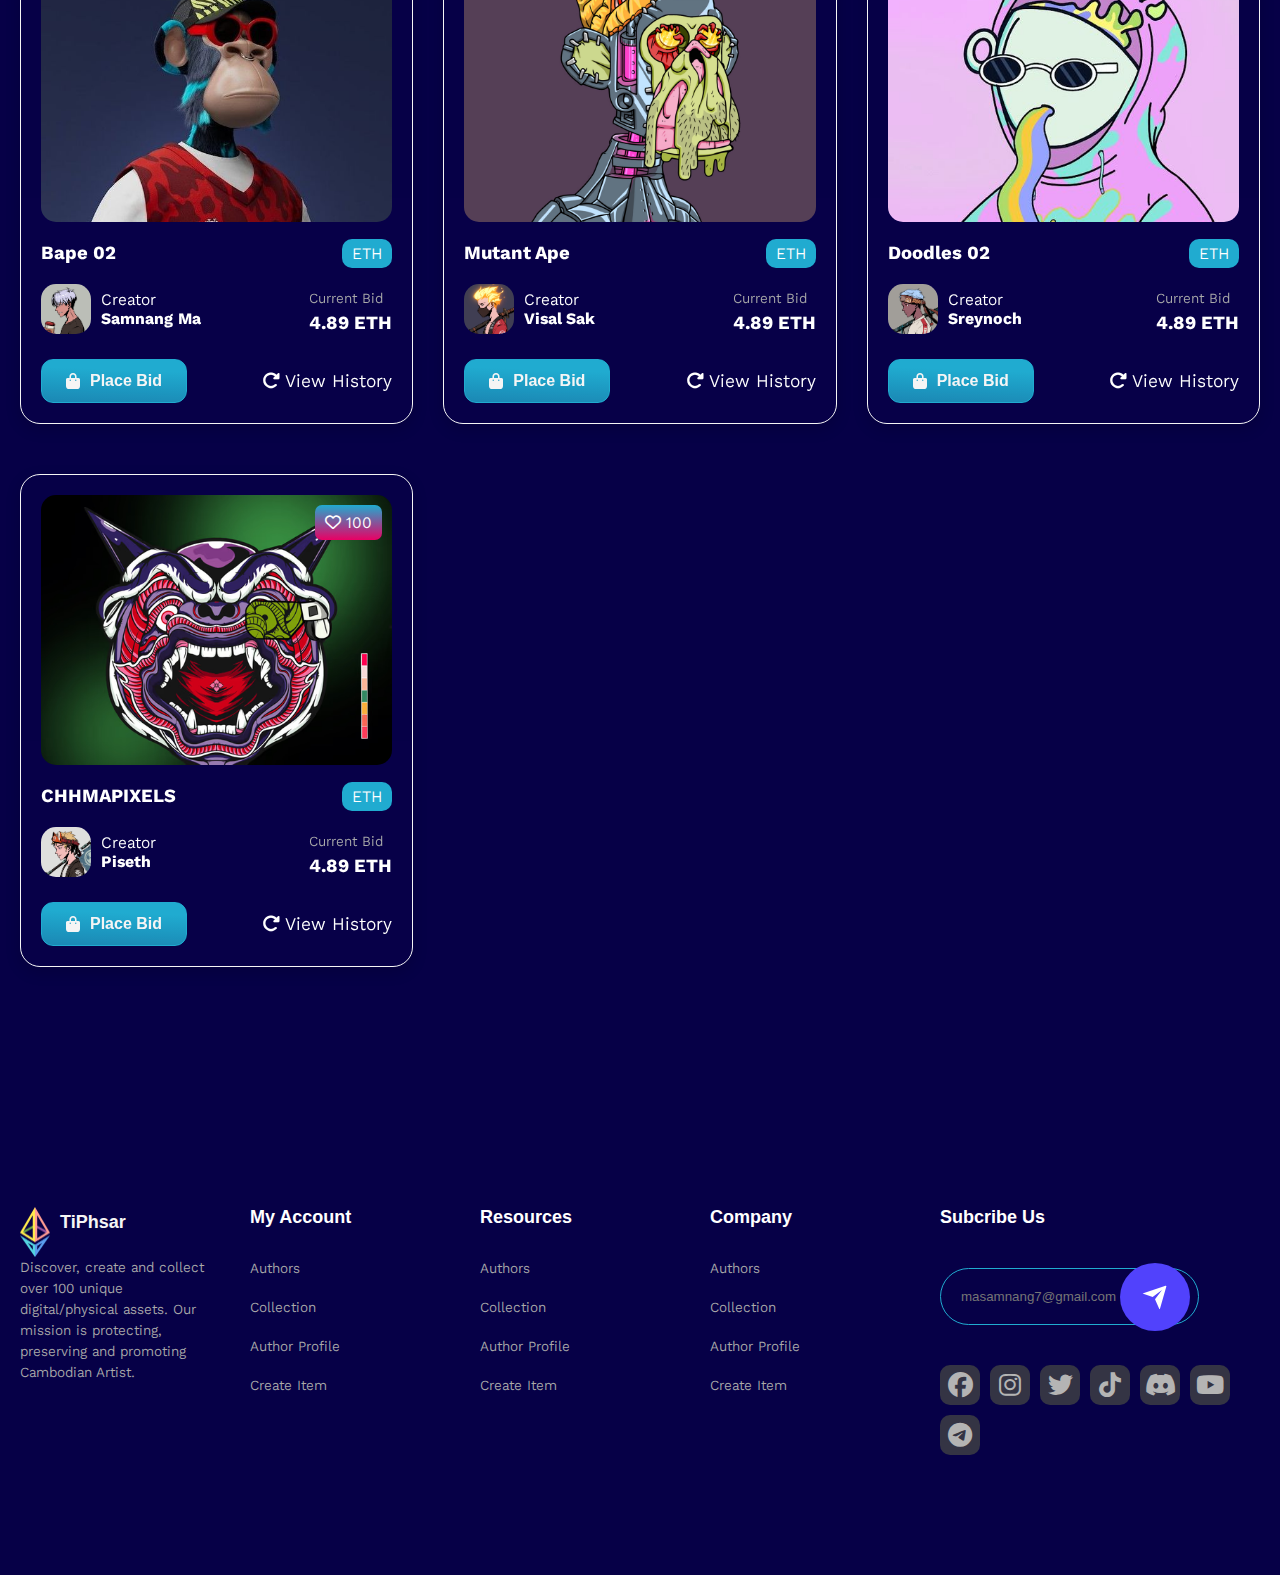
==== commit d28b2aa4: "fx the title" ====
--- a/explore.html
+++ b/explore.html
@@ -62,7 +62,7 @@
       <div class="navbar">
          <div class="logo">
             <a href="./index.html"><img src="./images/logo.png" alt=""></a>
-            <a href="./index.html"><h2 style="color: whitesmoke;">Ti Phsaear</h2></a>
+            <a href="./index.html"><h2 style="color: whitesmoke;">TiPhsar</h2></a>
          </div>
 
          <ul class="nav-list">
@@ -764,7 +764,7 @@
          <div class="footer-box footer-logo">
             <div class="logo">
                <img src="./images/logo.png" alt="">
-               <h2 style="color: whitesmoke;">Ti Phsaear</h2>
+               <h2 style="color: whitesmoke;">TiPhsar</h2>
             </div>
             <p>Discover, create and collect over 100 unique digital/physical assets. Our mission is protecting, preserving and promoting Cambodian Artist.</p>
          </div>
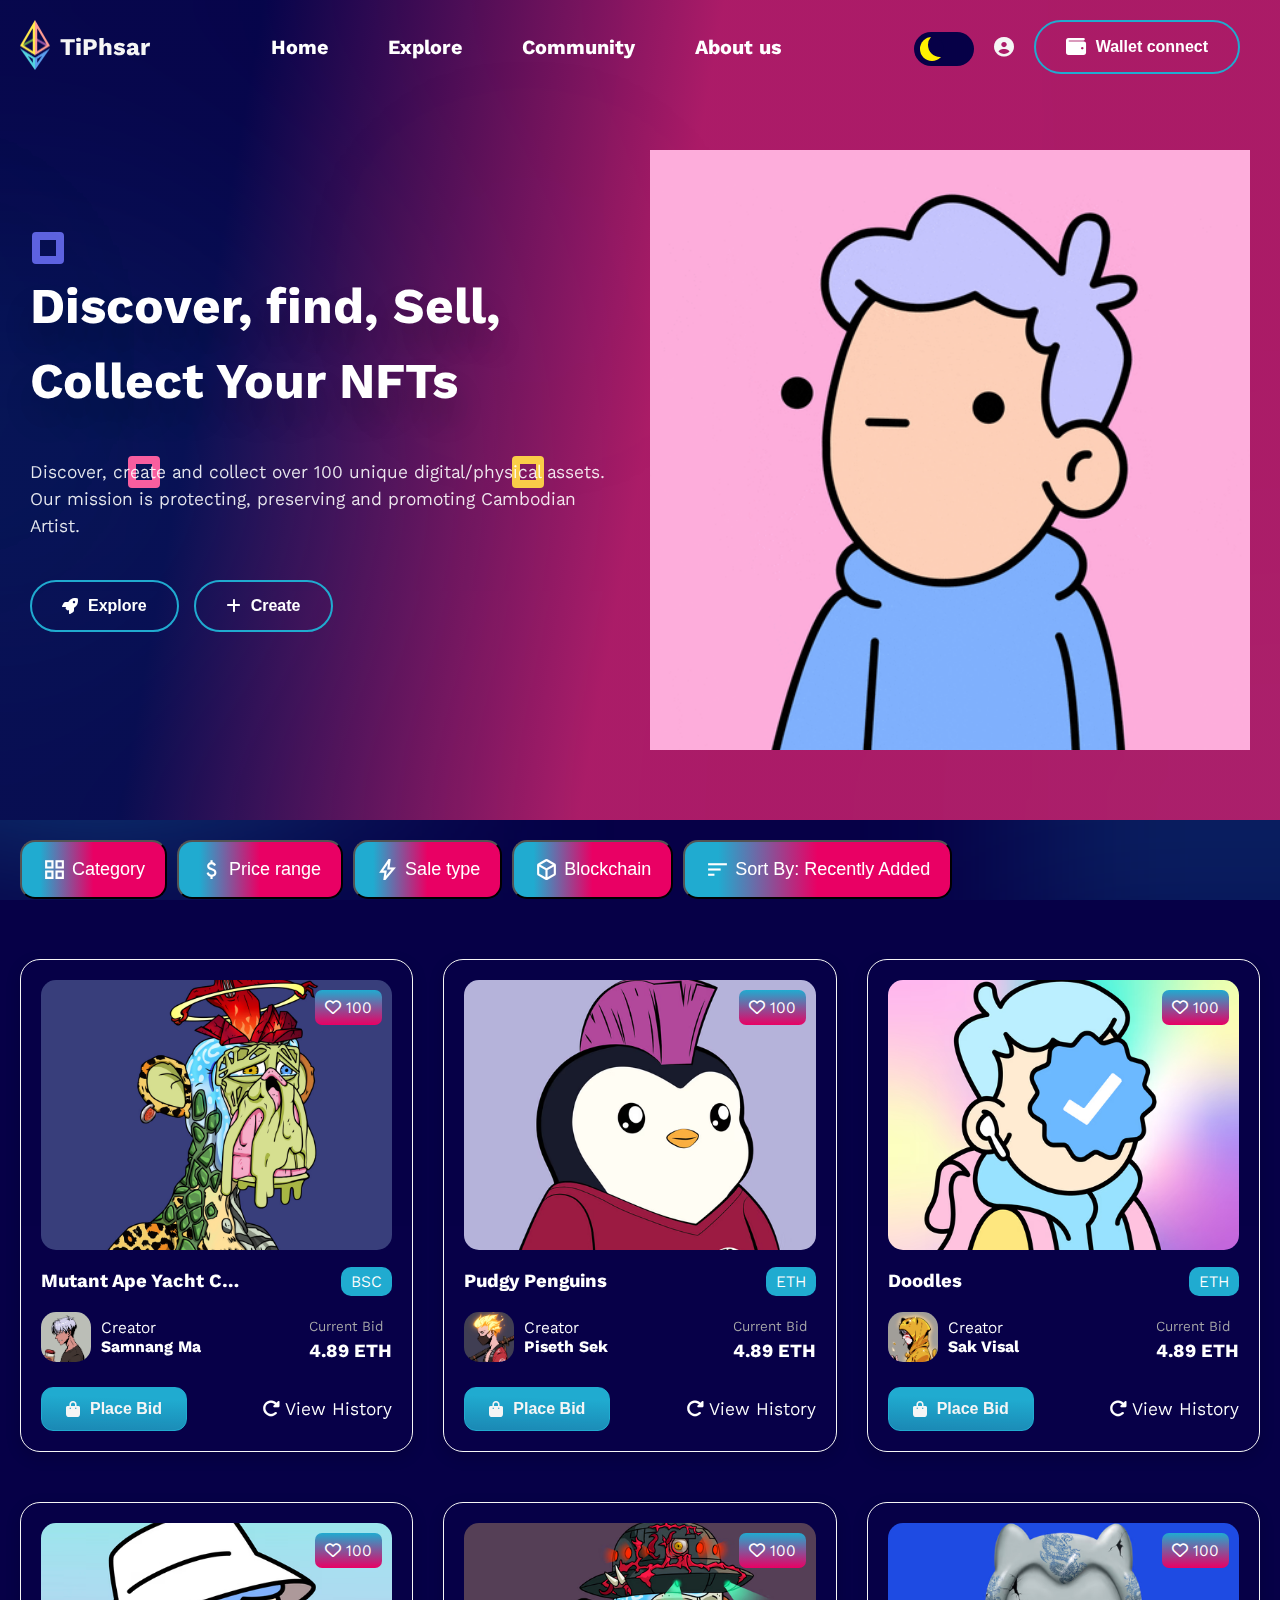
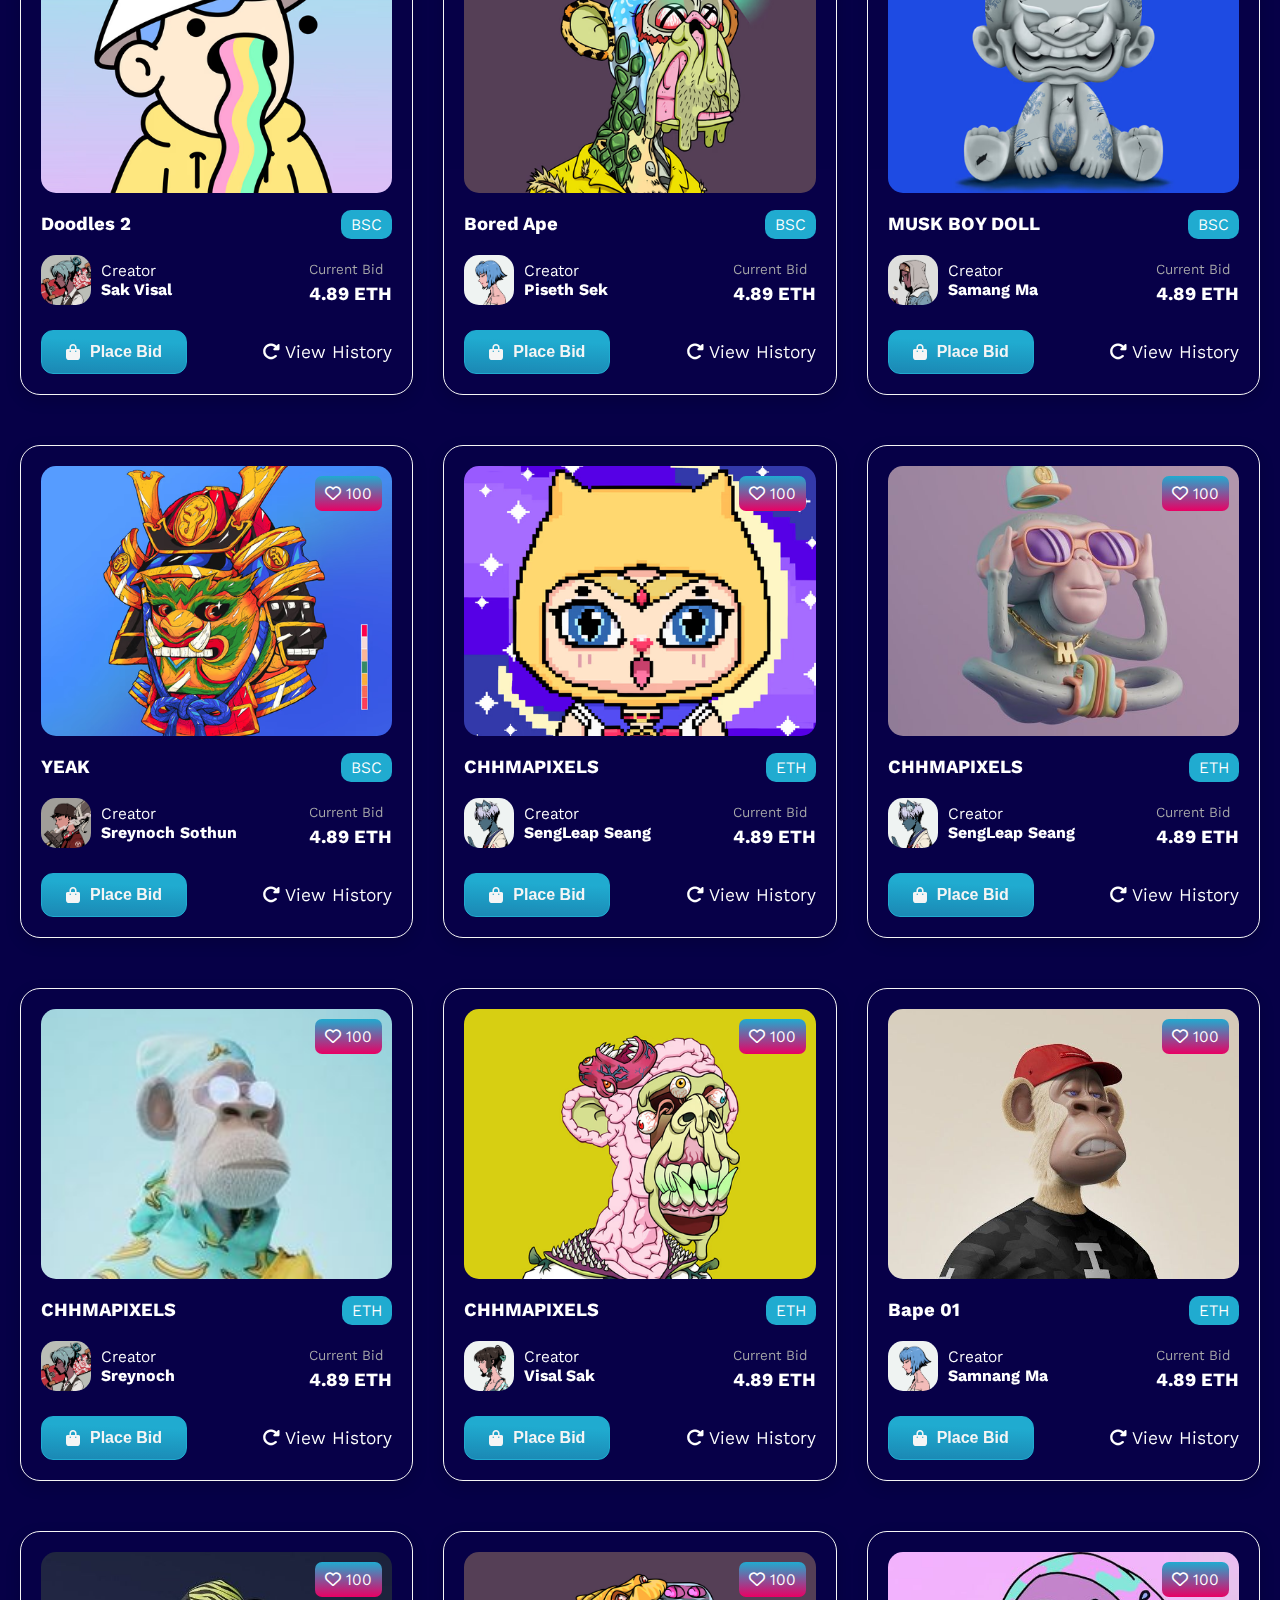
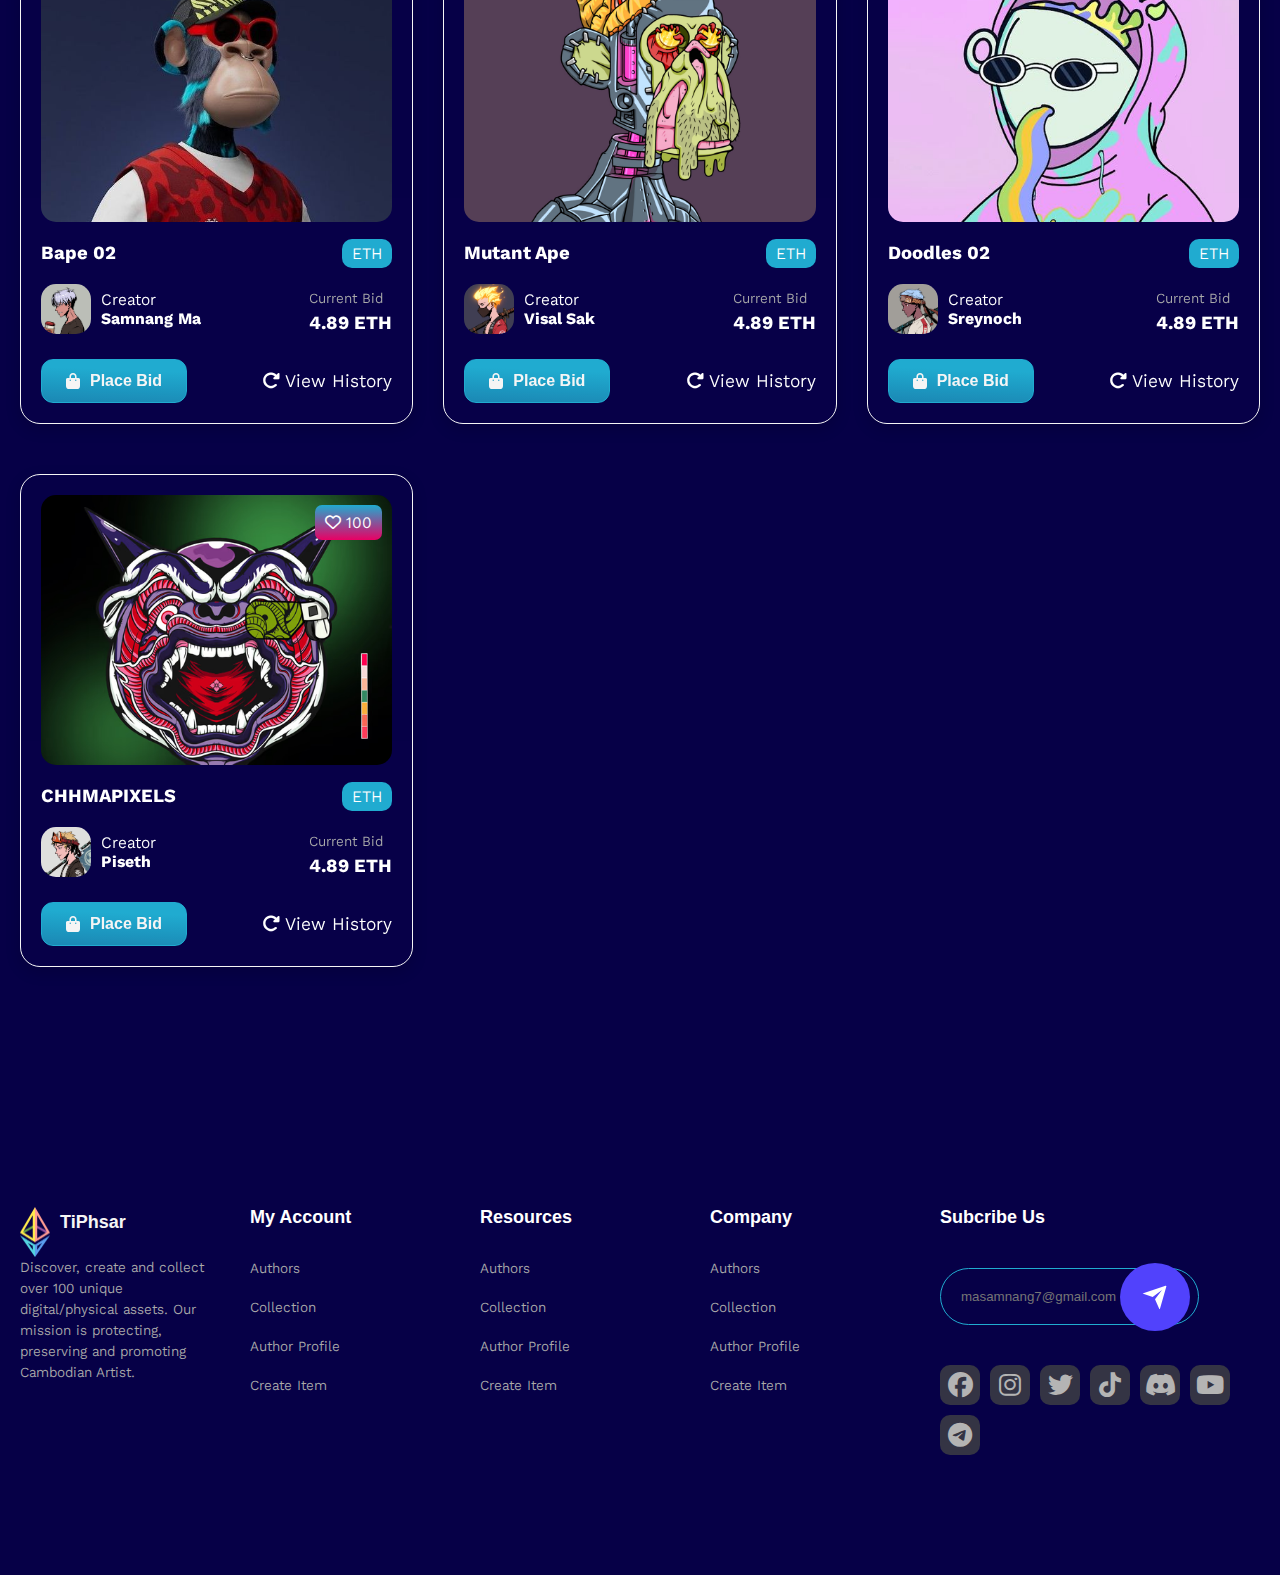
==== commit 5aabfcf9: "change color for light mode" ====
--- a/explore.html
+++ b/explore.html
@@ -81,7 +81,7 @@
             </div>
 
             <!-- <i class="fa-solid fa-magnifying-glass"></i> -->
-            <a href="./login.html"><i class="fa-solid fa-circle-user fa-3x"></i></a>
+            <a href="./login.html"><i class="fa-solid fa-circle-user fa-3x" style="color: whitesmoke;"></i></a>
             <button onclick="window.location.href = 'wallet connect/walletconnect.html';" class="btn"><i class="fa-solid fa-wallet"></i><span>Wallet connect</span></button>
             
             <div class="mobile-btn">
--- a/style.css
+++ b/style.css
@@ -57,9 +57,11 @@
    --outline-btn-hover: #20ABD0;
 
    --main-header-btn: #fff;
-    --main-header: #20ABD0; 
+    /* --main-header: #20ABD0;  */
+    --main-header: #060047 ; 
    /* --main-header: linear-gradient(45deg, #2e277d, #6e18a7); */
-   --header-bg-sticky: #20ABD0;
+   /* --header-bg-sticky: #20ABD0; */
+   --header-bg-sticky: #060047;
    --header-bg: linear-gradient(45deg, #2e277d, #6e18a7);
    --soft-bg: #838383; 
 }
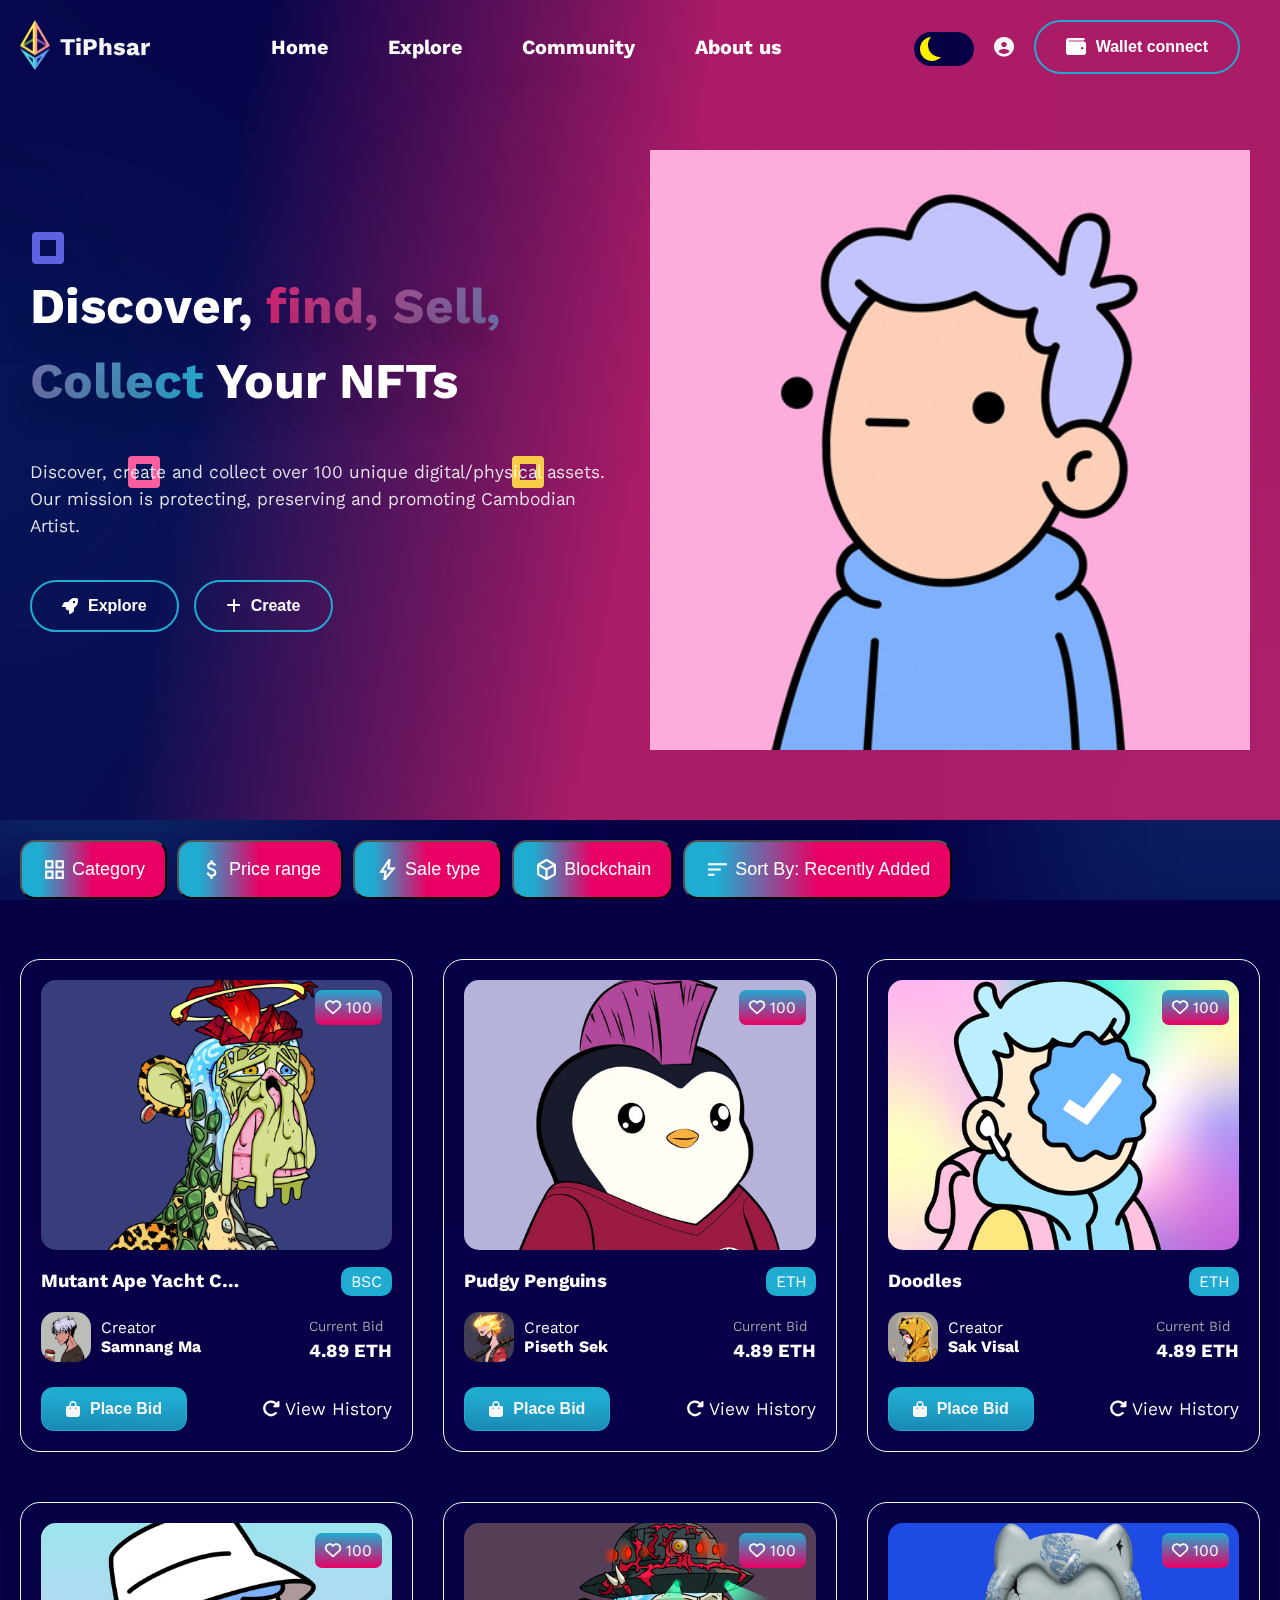
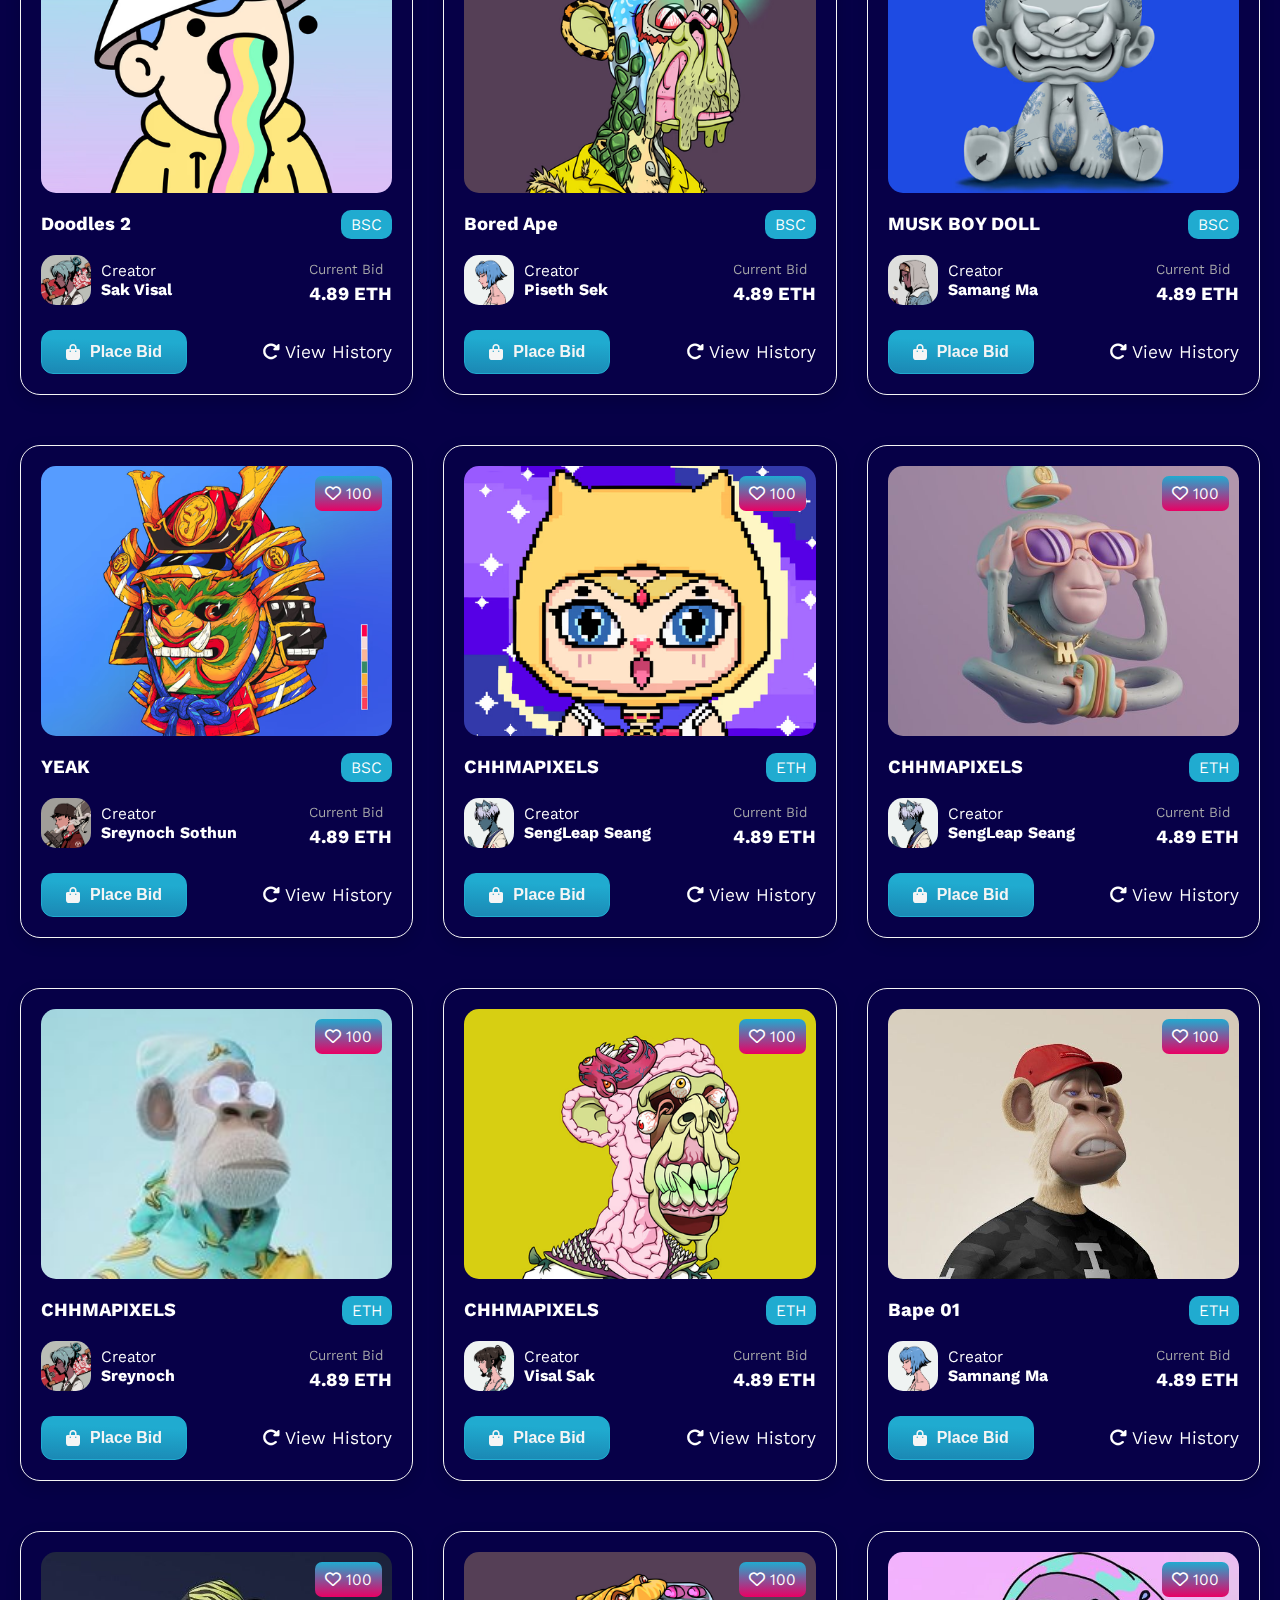
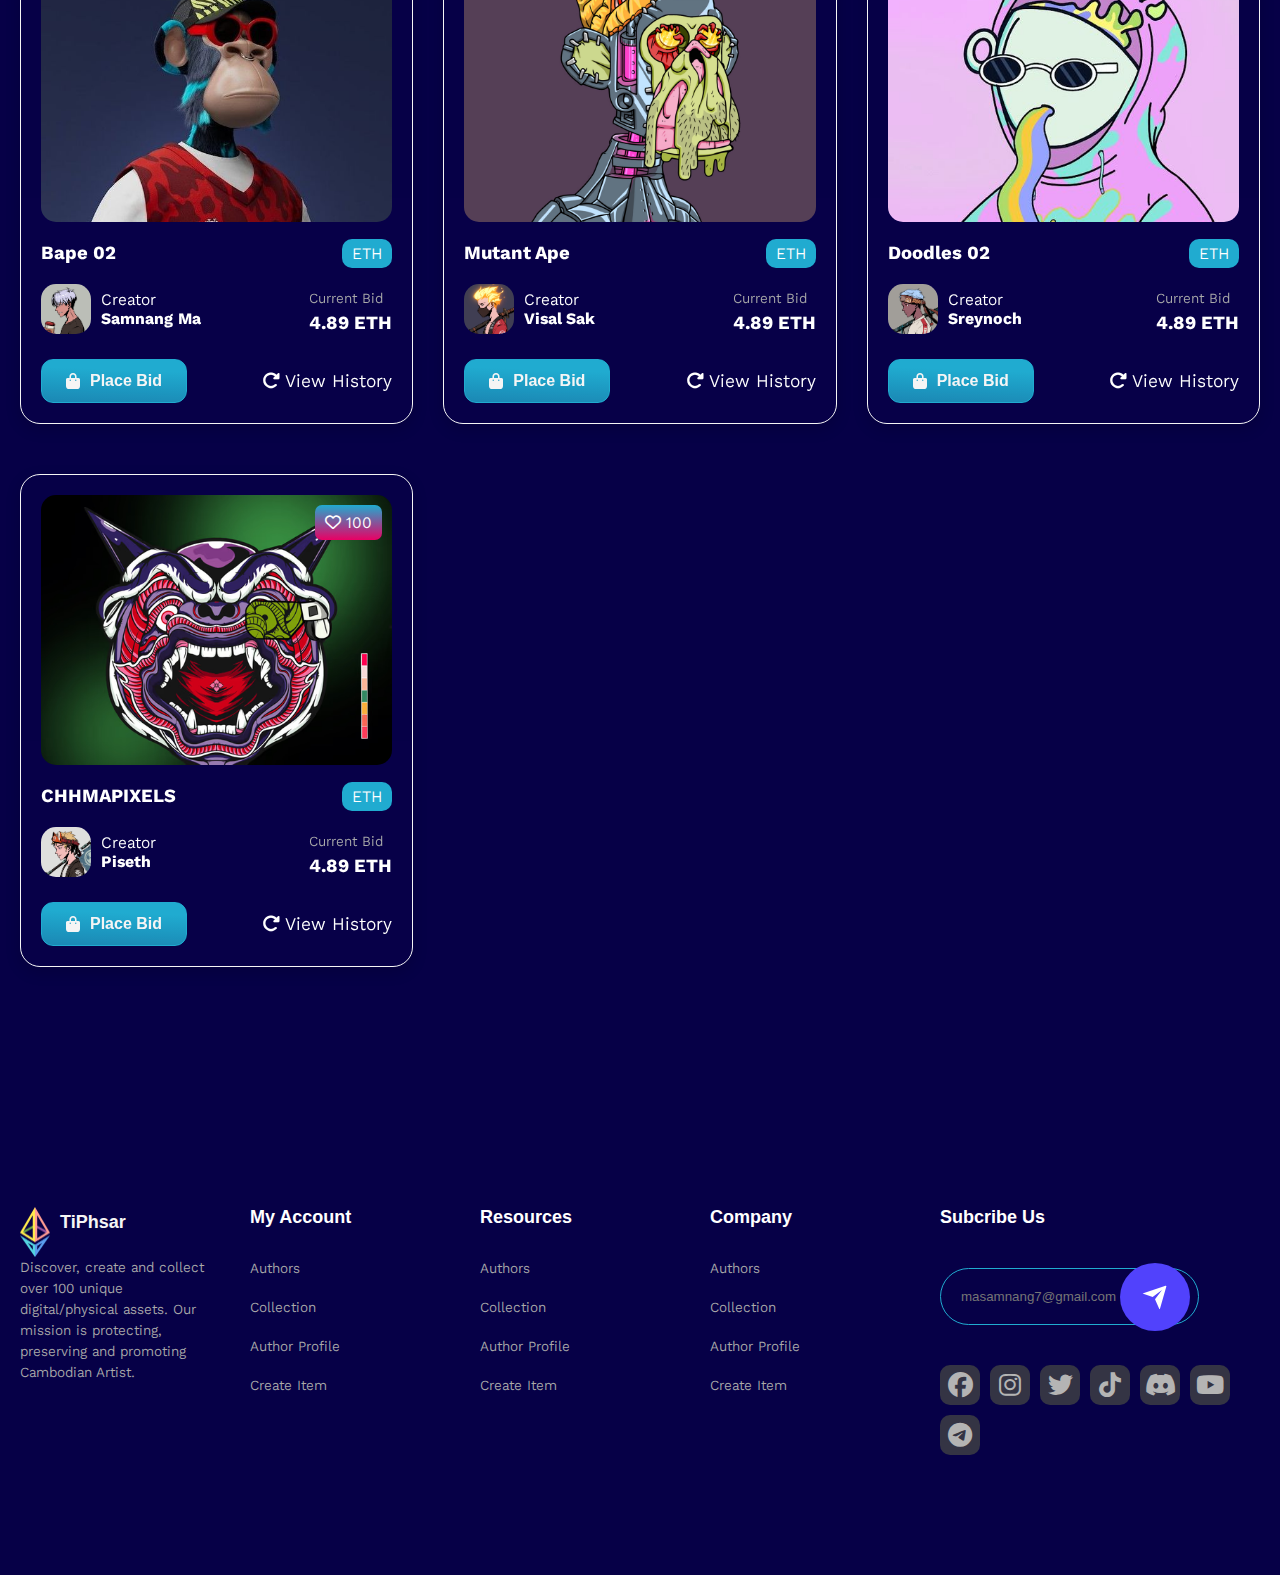
==== commit 5088c07f: "fix the color of the font" ====
--- a/explore.html
+++ b/explore.html
@@ -94,7 +94,7 @@
    <div class="main-bg">
       <div class="main-header">
          <div class="header-content">
-            <h2>Discover, find, Sell, Collect Your NFTs</h2>
+            <h2>Discover,<span> find, Sell, Collect </span> Your NFTs</h2>
             <p>Discover, create and collect over 100 unique digital/physical assets. Our mission is protecting, preserving and promoting Cambodian Artist.</p>
             <div class="cta">
                <button class="btn header-btn"><i class="fa-solid fa-rocket"></i>Explore</button>
